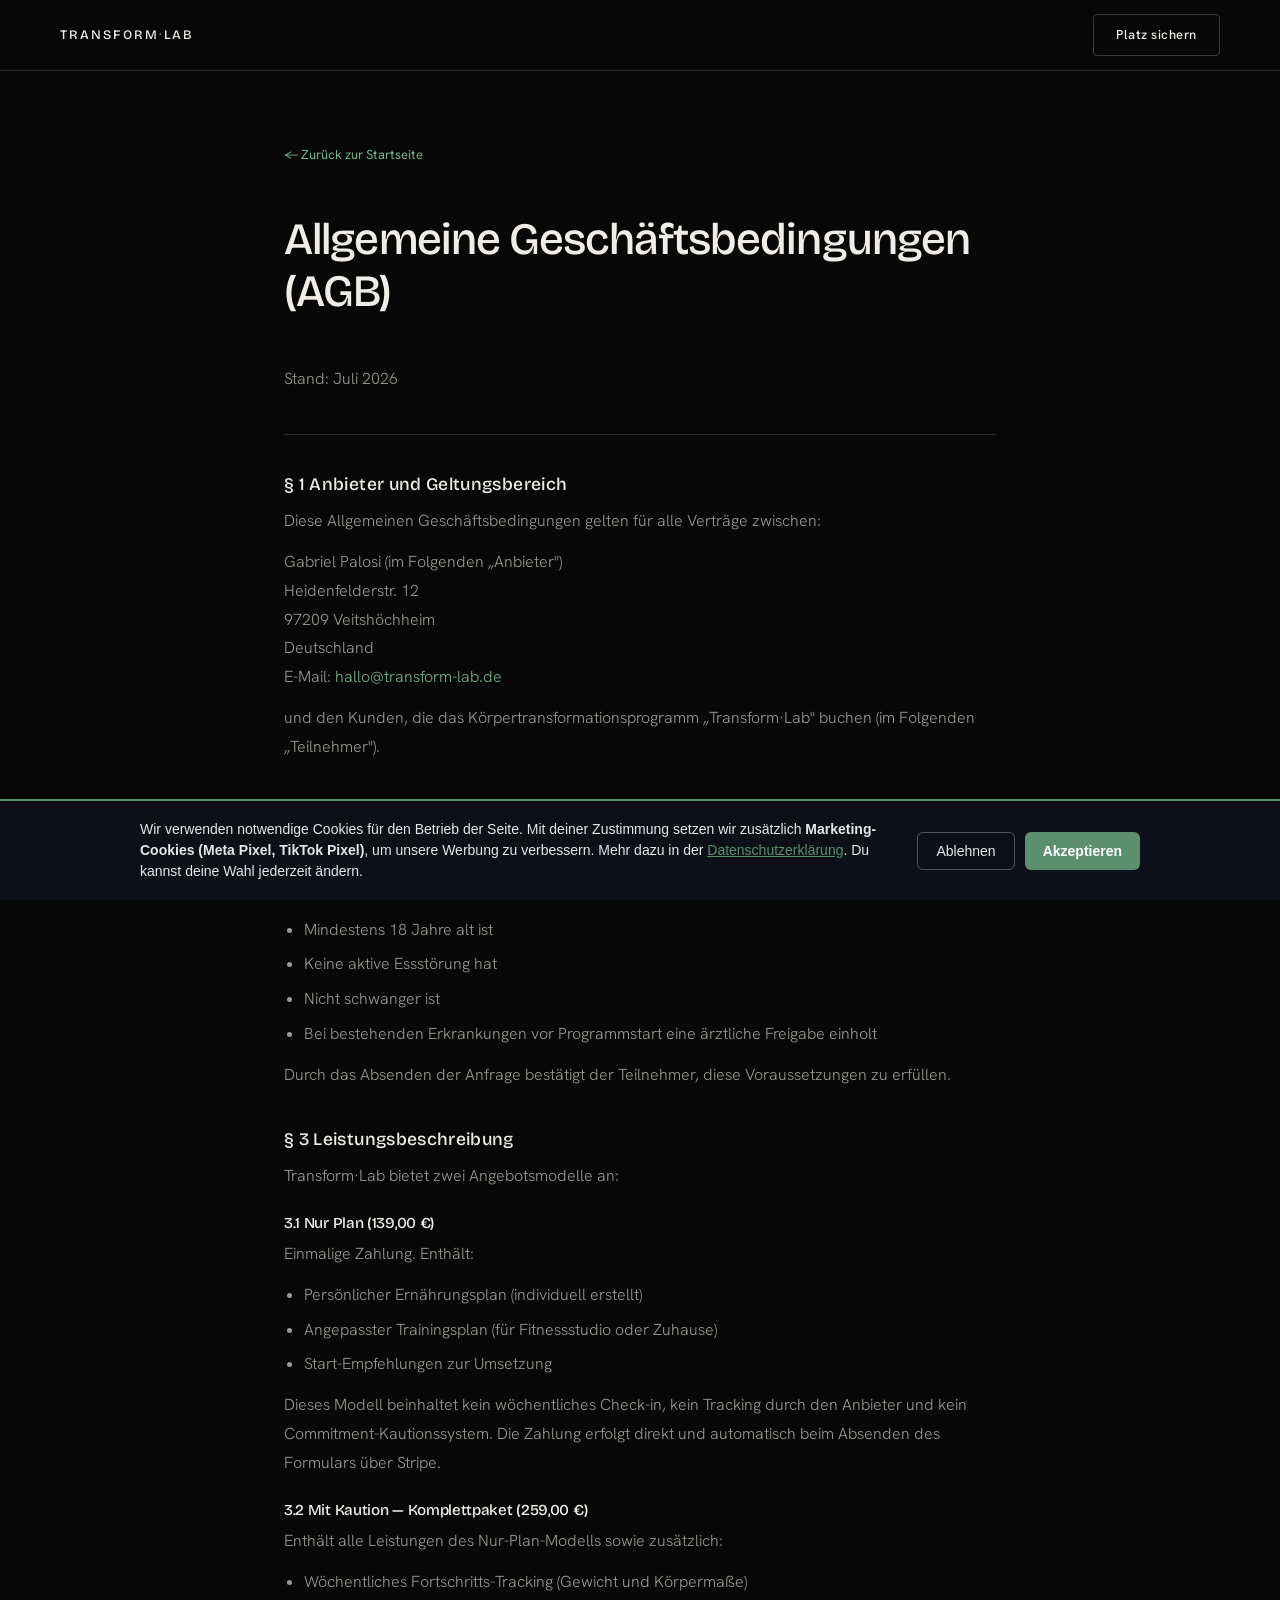
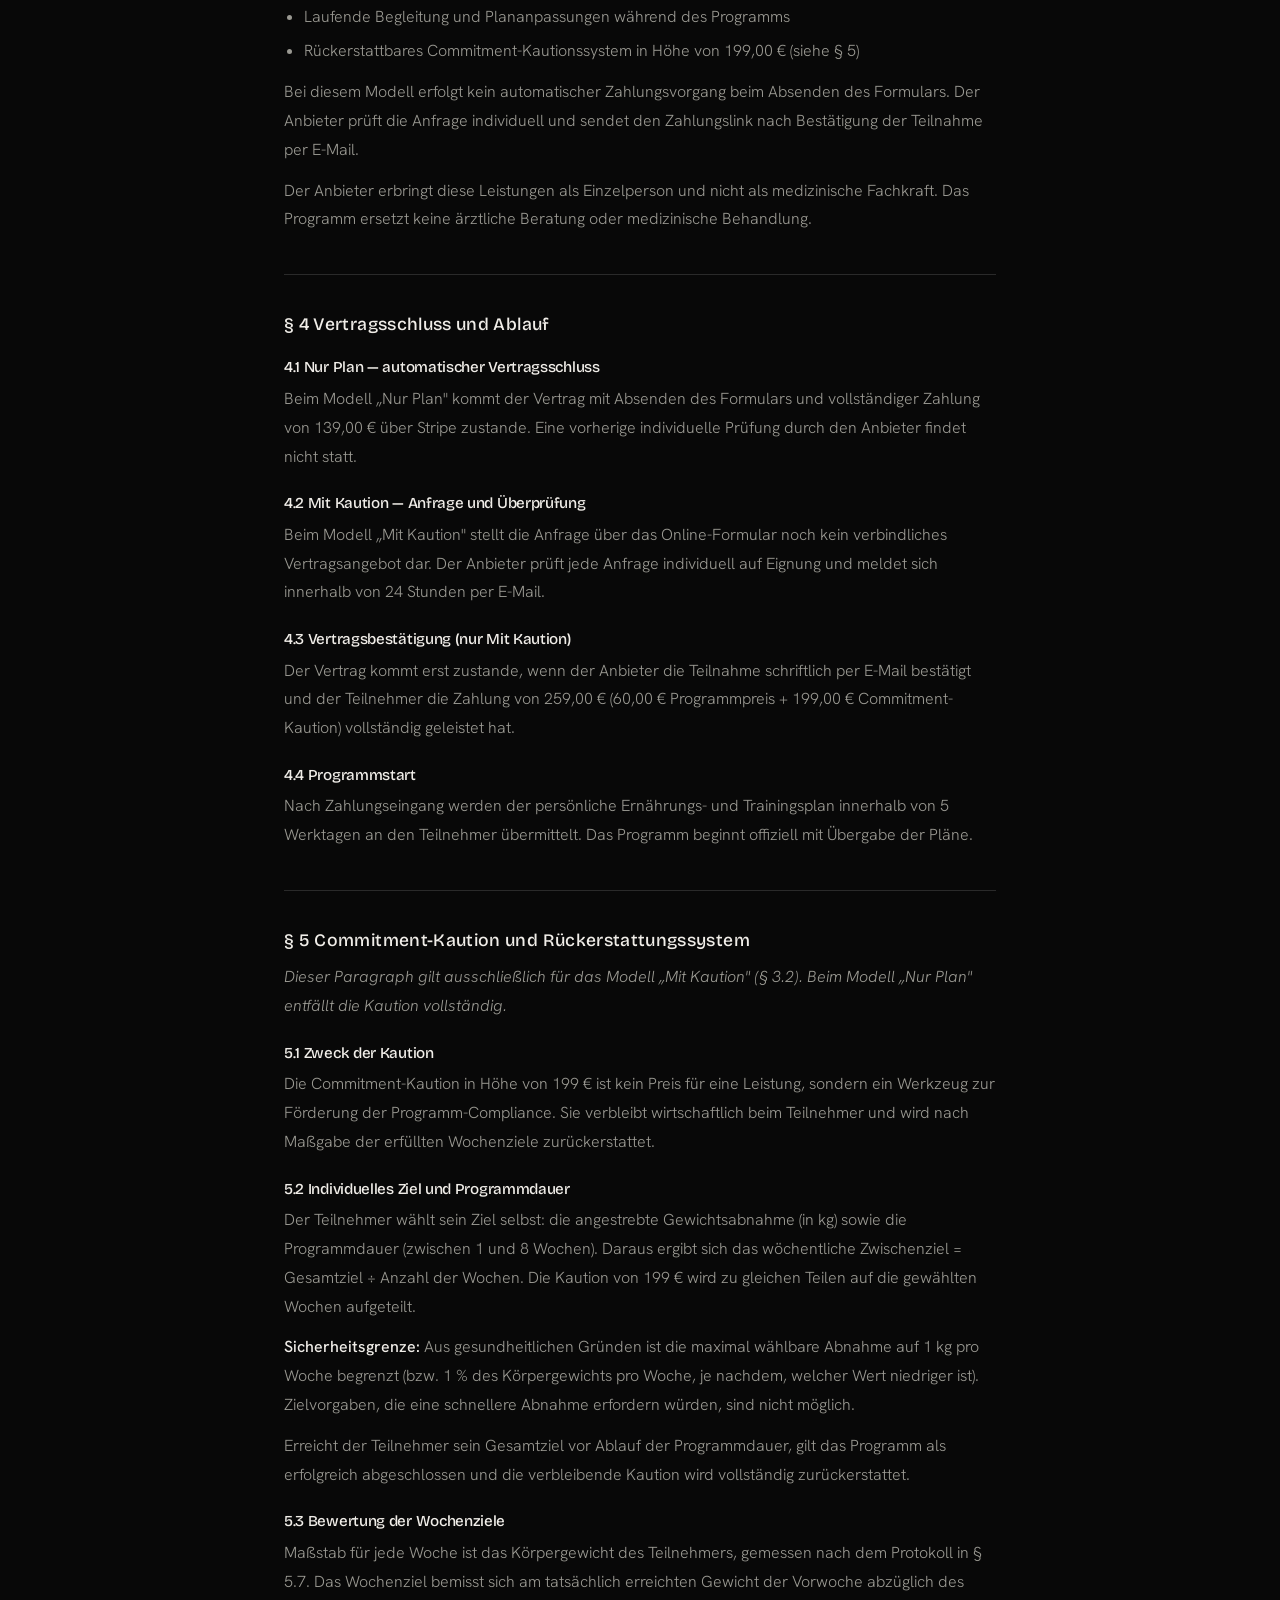
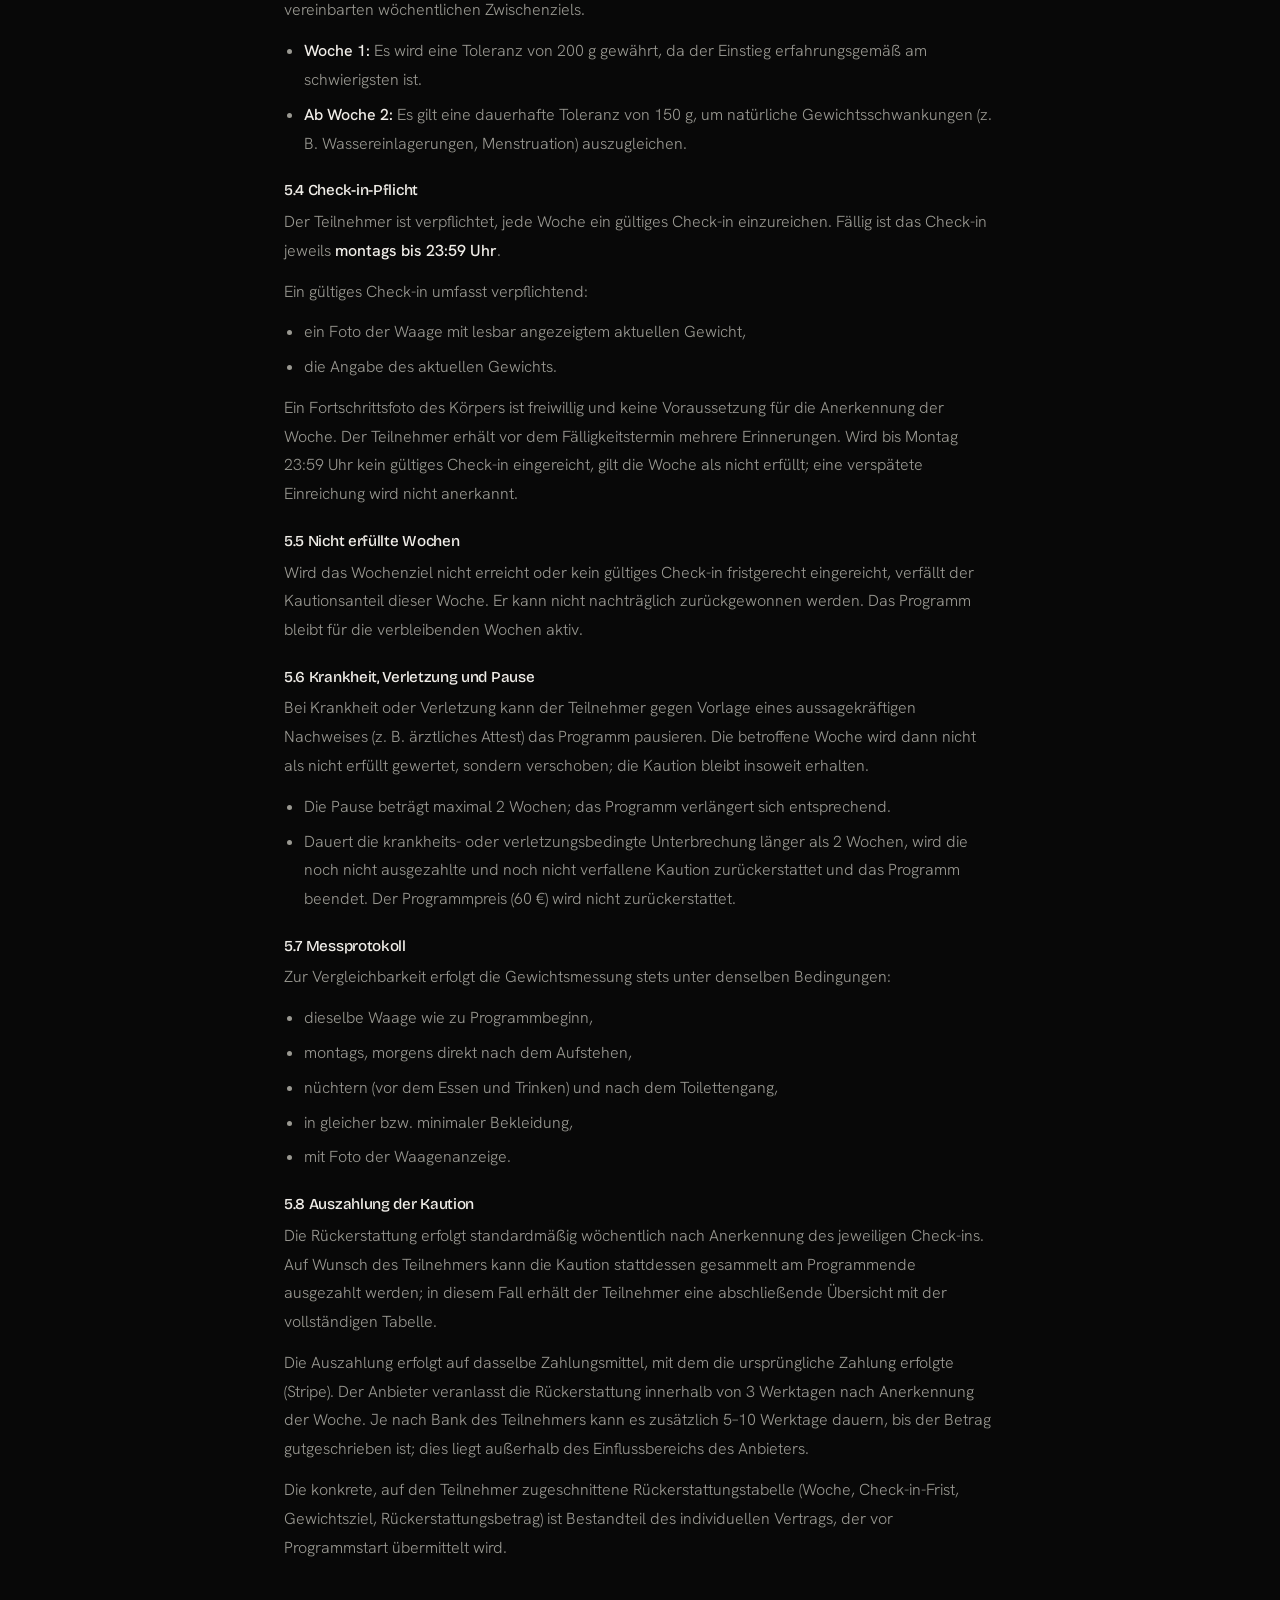
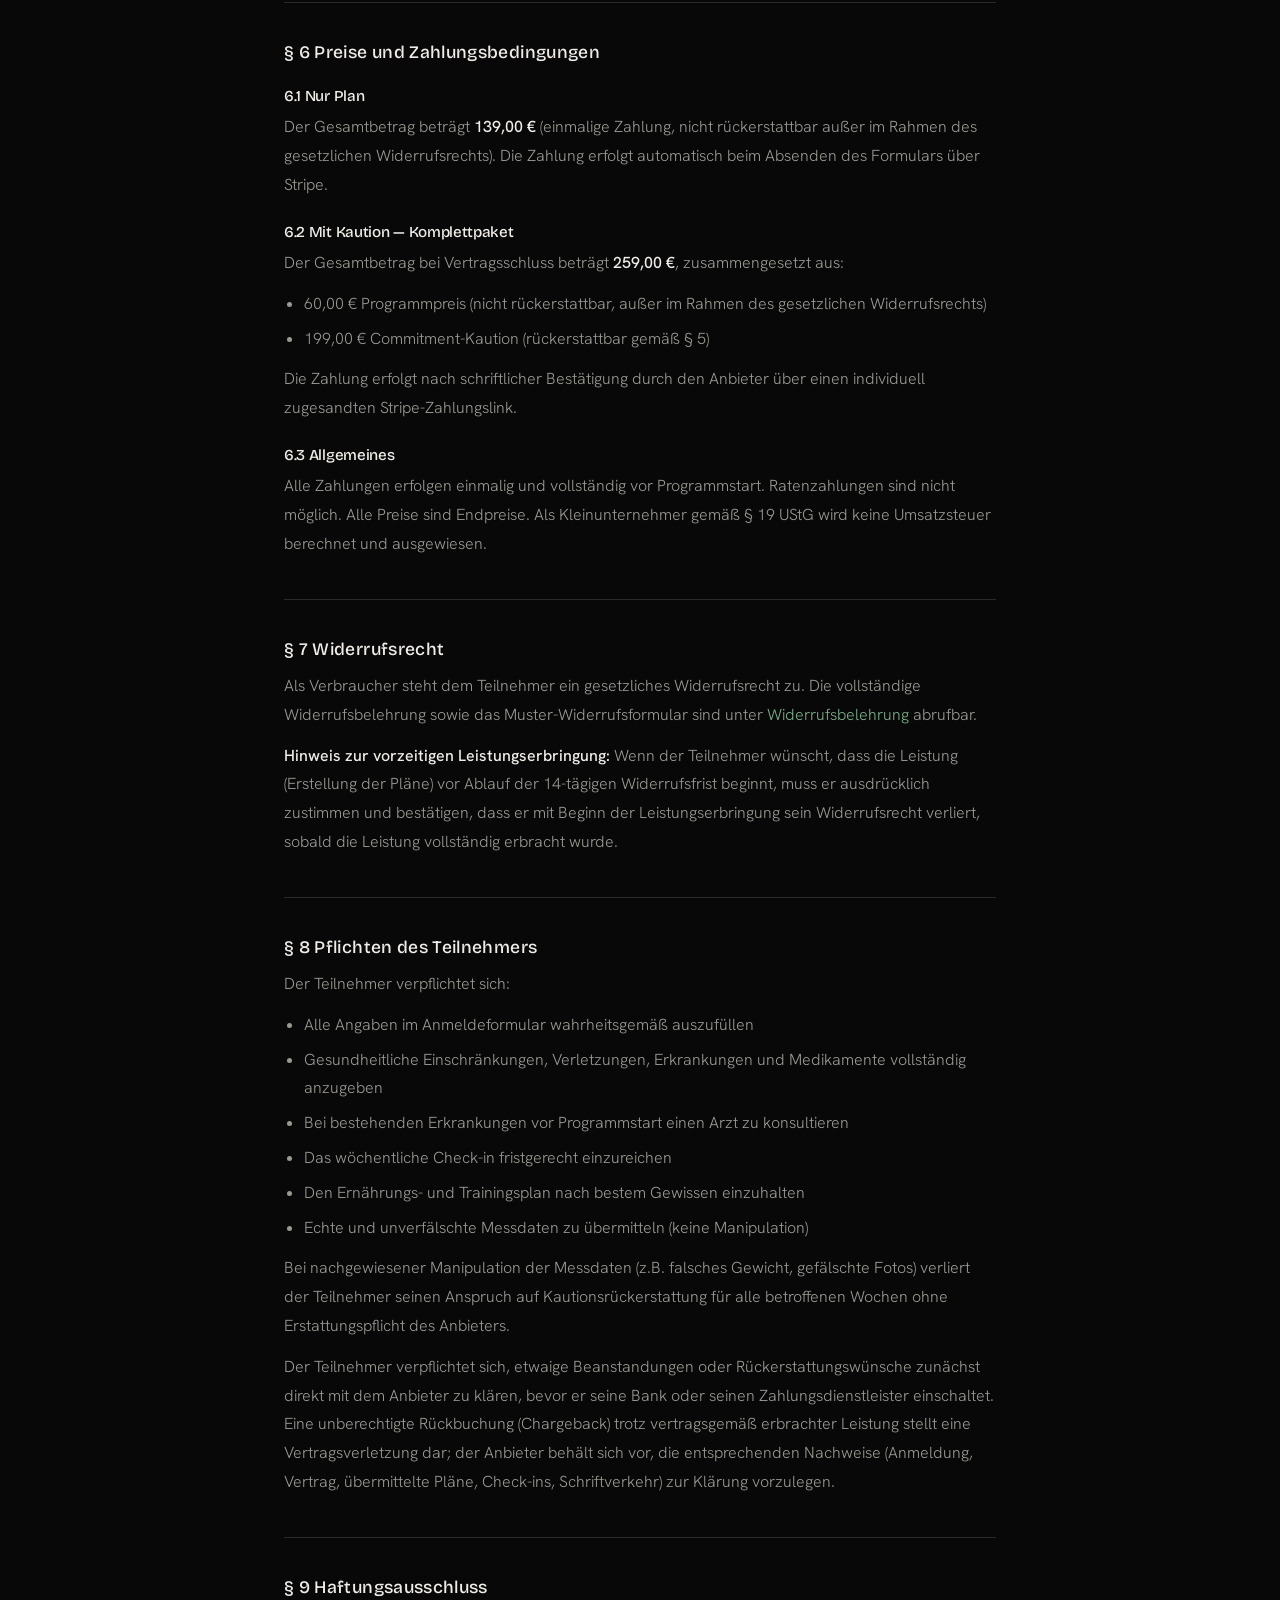
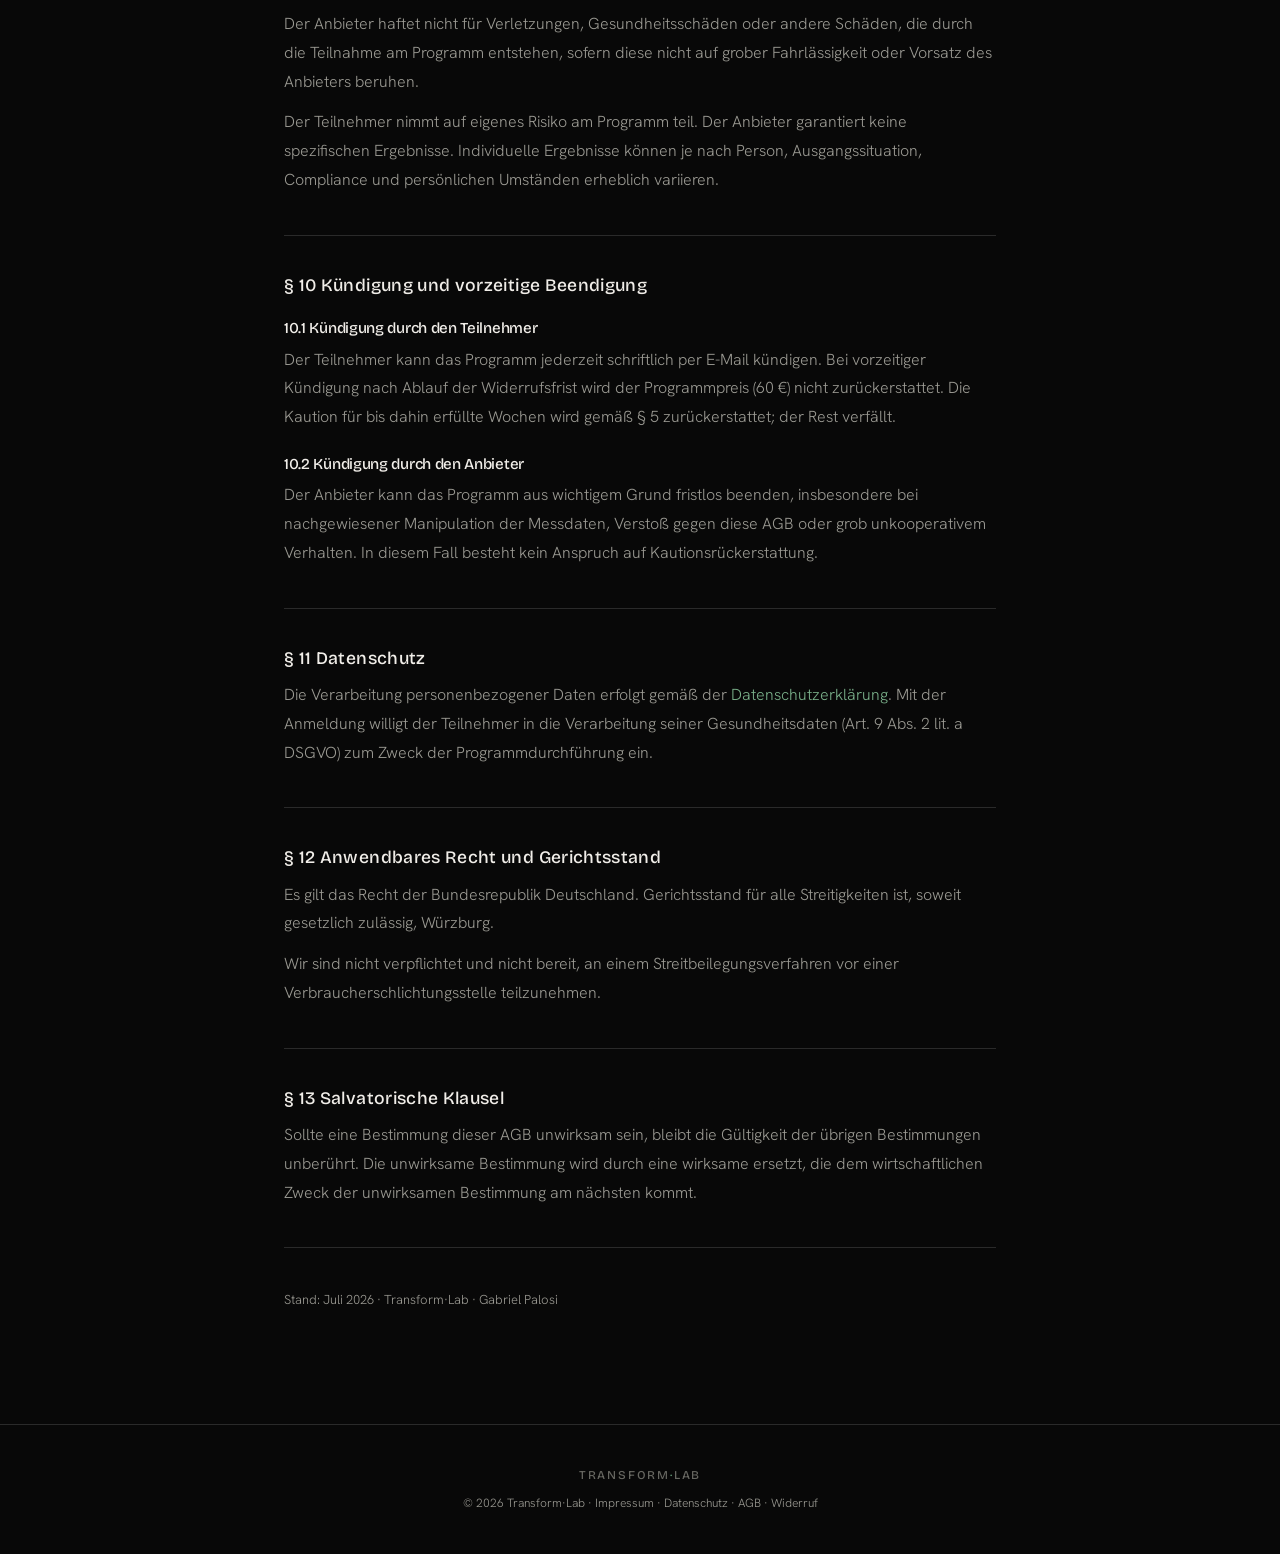
==== agb.html @ 192fa1c1 "Add TikTok Pixel, consent-gated like Meta - New js/tiktok-pixel.js mirrors js/meta-pixel.js: defines" ====
<!DOCTYPE html>
<html lang="de">
<head>
  <meta charset="UTF-8">
  <meta name="viewport" content="width=device-width, initial-scale=1.0">

  <!-- Meta Pixel (Base) + Cookie-Consent -->
  <script src="js/meta-pixel.js?v=3"></script>
  <script src="js/tiktok-pixel.js?v=1"></script>
  <script src="js/consent.js?v=2"></script>
  <title>AGB — Transform·Lab</title>
  <meta name="robots" content="noindex, follow">
  <link rel="preconnect" href="https://fonts.googleapis.com">
  <link rel="preconnect" href="https://fonts.gstatic.com" crossorigin>
  <link href="https://fonts.googleapis.com/css2?family=Bricolage+Grotesque:opsz,wght@12..96,300;12..96,400;12..96,500&family=Hanken+Grotesk:wght@300;400;500&display=swap" rel="stylesheet">
  <link rel="stylesheet" href="css/styles.css?v=42">
  <style>
    .legal-page { max-width: 760px; margin: 0 auto; padding: 140px 24px 100px; }
    .legal-page h1 { font-size: clamp(2rem, 4vw, 2.8rem); margin-bottom: 48px; }
    .legal-page h2 { font-size: 1.1rem; font-weight: 500; color: var(--text); margin: 40px 0 12px; letter-spacing: .02em; }
    .legal-page h3 { font-size: .95rem; font-weight: 500; color: var(--text); margin: 24px 0 8px; }
    .legal-page p, .legal-page address { color: var(--text-muted); font-weight: 300; line-height: 1.8; font-style: normal; margin-bottom: 12px; }
    .legal-page ul, .legal-page ol { color: var(--text-muted); font-weight: 300; line-height: 1.8; padding-left: 20px; margin-bottom: 12px; }
    .legal-page li { margin-bottom: 6px; }
    .legal-page a { color: var(--green-light); text-decoration: none; }
    .legal-page a:hover { text-decoration: underline; }
    .legal-divider { border: none; border-top: 1px solid var(--border); margin: 40px 0; }
    .back-link { display: inline-flex; align-items: center; gap: 8px; color: var(--text-muted); font-size: 13px; text-decoration: none; margin-bottom: 48px; transition: color .2s; }
    .back-link:hover { color: var(--text); }
    .kaution-tabelle { width: 100%; border-collapse: collapse; margin: 16px 0 24px; font-size: 14px; }
    .kaution-tabelle th { text-align: left; padding: 10px 14px; background: var(--surface2); color: var(--text); font-weight: 500; border-bottom: 1px solid var(--border); }
    .kaution-tabelle td { padding: 10px 14px; border-bottom: 1px solid var(--border); color: var(--text-muted); }
    .kaution-tabelle tr:last-child td { border-bottom: none; font-weight: 500; color: var(--text); }
  </style>
</head>
<body>

  <header>
    <nav class="site-nav scrolled" aria-label="Navigation">
      <div class="nav-inner">
        <a href="index.html" class="logo">Transform<span>·</span>Lab</a>
        <a href="index.html#form" class="nav-cta">Platz sichern</a>
      </div>
    </nav>
  </header>

  <main>
    <div class="legal-page">

      <a href="index.html" class="back-link">← Zurück zur Startseite</a>

      <h1>Allgemeine Geschäftsbedingungen (AGB)</h1>

      <p>Stand: Juli 2026</p>

      <hr class="legal-divider">

      <h2>§ 1 Anbieter und Geltungsbereich</h2>
      <p>
        Diese Allgemeinen Geschäftsbedingungen gelten für alle Verträge zwischen:
      </p>
      <address>
        Gabriel Palosi (im Folgenden „Anbieter")<br>
        Heidenfelderstr. 12<br>
        97209 Veitshöchheim<br>
        Deutschland<br>
        E-Mail: <a href="mailto:hallo@transform-lab.de">hallo@transform-lab.de</a>
      </address>
      <p>
        und den Kunden, die das Körpertransformationsprogramm „Transform·Lab"
        buchen (im Folgenden „Teilnehmer").
      </p>

      <hr class="legal-divider">

      <h2>§ 2 Teilnahmevoraussetzungen</h2>
      <p>
        Die Teilnahme am Programm setzt voraus, dass der Teilnehmer:
      </p>
      <ul>
        <li>Mindestens 18 Jahre alt ist</li>
        <li>Keine aktive Essstörung hat</li>
        <li>Nicht schwanger ist</li>
        <li>Bei bestehenden Erkrankungen vor Programmstart eine ärztliche Freigabe einholt</li>
      </ul>
      <p>
        Durch das Absenden der Anfrage bestätigt der Teilnehmer, diese Voraussetzungen zu erfüllen.
      </p>

      <h2>§ 3 Leistungsbeschreibung</h2>
      <p>Transform·Lab bietet zwei Angebotsmodelle an:</p>

      <h3>3.1 Nur Plan (139,00 €)</h3>
      <p>Einmalige Zahlung. Enthält:</p>
      <ul>
        <li>Persönlicher Ernährungsplan (individuell erstellt)</li>
        <li>Angepasster Trainingsplan (für Fitnessstudio oder Zuhause)</li>
        <li>Start-Empfehlungen zur Umsetzung</li>
      </ul>
      <p>
        Dieses Modell beinhaltet kein wöchentliches Check-in, kein Tracking durch den Anbieter
        und kein Commitment-Kautionssystem. Die Zahlung erfolgt direkt und automatisch beim
        Absenden des Formulars über Stripe.
      </p>

      <h3>3.2 Mit Kaution — Komplettpaket (259,00 €)</h3>
      <p>Enthält alle Leistungen des Nur-Plan-Modells sowie zusätzlich:</p>
      <ul>
        <li>Wöchentliches Fortschritts-Tracking (Gewicht und Körpermaße)</li>
        <li>Laufende Begleitung und Plananpassungen während des Programms</li>
        <li>Rückerstattbares Commitment-Kautionssystem in Höhe von 199,00 € (siehe § 5)</li>
      </ul>
      <p>
        Bei diesem Modell erfolgt kein automatischer Zahlungsvorgang beim Absenden des Formulars.
        Der Anbieter prüft die Anfrage individuell und sendet den Zahlungslink nach Bestätigung
        der Teilnahme per E-Mail.
      </p>

      <p>
        Der Anbieter erbringt diese Leistungen als Einzelperson und nicht als medizinische
        Fachkraft. Das Programm ersetzt keine ärztliche Beratung oder medizinische Behandlung.
      </p>

      <hr class="legal-divider">

      <h2>§ 4 Vertragsschluss und Ablauf</h2>

      <h3>4.1 Nur Plan — automatischer Vertragsschluss</h3>
      <p>
        Beim Modell „Nur Plan" kommt der Vertrag mit Absenden des Formulars und
        vollständiger Zahlung von 139,00 € über Stripe zustande. Eine vorherige
        individuelle Prüfung durch den Anbieter findet nicht statt.
      </p>

      <h3>4.2 Mit Kaution — Anfrage und Überprüfung</h3>
      <p>
        Beim Modell „Mit Kaution" stellt die Anfrage über das Online-Formular noch kein
        verbindliches Vertragsangebot dar. Der Anbieter prüft jede Anfrage individuell
        auf Eignung und meldet sich innerhalb von 24 Stunden per E-Mail.
      </p>

      <h3>4.3 Vertragsbestätigung (nur Mit Kaution)</h3>
      <p>
        Der Vertrag kommt erst zustande, wenn der Anbieter die Teilnahme schriftlich
        per E-Mail bestätigt und der Teilnehmer die Zahlung von 259,00 € (60,00 €
        Programmpreis + 199,00 € Commitment-Kaution) vollständig geleistet hat.
      </p>

      <h3>4.4 Programmstart</h3>
      <p>
        Nach Zahlungseingang werden der persönliche Ernährungs- und Trainingsplan
        innerhalb von 5 Werktagen an den Teilnehmer übermittelt. Das Programm
        beginnt offiziell mit Übergabe der Pläne.
      </p>

      <hr class="legal-divider">

      <h2>§ 5 Commitment-Kaution und Rückerstattungssystem</h2>

      <p><em>Dieser Paragraph gilt ausschließlich für das Modell „Mit Kaution" (§ 3.2). Beim Modell „Nur Plan" entfällt die Kaution vollständig.</em></p>

      <h3>5.1 Zweck der Kaution</h3>
      <p>
        Die Commitment-Kaution in Höhe von 199 € ist kein Preis für eine Leistung,
        sondern ein Werkzeug zur Förderung der Programm-Compliance. Sie verbleibt
        wirtschaftlich beim Teilnehmer und wird nach Maßgabe der erfüllten
        Wochenziele zurückerstattet.
      </p>

      <h3>5.2 Individuelles Ziel und Programmdauer</h3>
      <p>
        Der Teilnehmer wählt sein Ziel selbst: die angestrebte Gewichtsabnahme
        (in kg) sowie die Programmdauer (zwischen 1 und 8 Wochen). Daraus ergibt
        sich das wöchentliche Zwischenziel = Gesamtziel ÷ Anzahl der Wochen. Die
        Kaution von 199 € wird zu gleichen Teilen auf die gewählten Wochen aufgeteilt.
      </p>
      <p>
        <strong>Sicherheitsgrenze:</strong> Aus gesundheitlichen Gründen ist die
        maximal wählbare Abnahme auf 1 kg pro Woche begrenzt (bzw. 1 % des
        Körpergewichts pro Woche, je nachdem, welcher Wert niedriger ist).
        Zielvorgaben, die eine schnellere Abnahme erfordern würden, sind nicht möglich.
      </p>
      <p>
        Erreicht der Teilnehmer sein Gesamtziel vor Ablauf der Programmdauer, gilt
        das Programm als erfolgreich abgeschlossen und die verbleibende Kaution wird
        vollständig zurückerstattet.
      </p>

      <h3>5.3 Bewertung der Wochenziele</h3>
      <p>
        Maßstab für jede Woche ist das Körpergewicht des Teilnehmers, gemessen nach
        dem Protokoll in § 5.7. Das Wochenziel bemisst sich am tatsächlich erreichten
        Gewicht der Vorwoche abzüglich des vereinbarten wöchentlichen Zwischenziels.
      </p>
      <ul>
        <li><strong>Woche 1:</strong> Es wird eine Toleranz von 200 g gewährt, da der Einstieg erfahrungsgemäß am schwierigsten ist.</li>
        <li><strong>Ab Woche 2:</strong> Es gilt eine dauerhafte Toleranz von 150 g, um natürliche Gewichtsschwankungen (z. B. Wassereinlagerungen, Menstruation) auszugleichen.</li>
      </ul>

      <h3>5.4 Check-in-Pflicht</h3>
      <p>
        Der Teilnehmer ist verpflichtet, jede Woche ein gültiges Check-in einzureichen.
        Fällig ist das Check-in jeweils <strong>montags bis 23:59 Uhr</strong>.
      </p>
      <p>Ein gültiges Check-in umfasst verpflichtend:</p>
      <ul>
        <li>ein Foto der Waage mit lesbar angezeigtem aktuellen Gewicht,</li>
        <li>die Angabe des aktuellen Gewichts.</li>
      </ul>
      <p>
        Ein Fortschrittsfoto des Körpers ist freiwillig und keine Voraussetzung für
        die Anerkennung der Woche. Der Teilnehmer erhält vor dem Fälligkeitstermin
        mehrere Erinnerungen. Wird bis Montag 23:59 Uhr kein gültiges Check-in
        eingereicht, gilt die Woche als nicht erfüllt; eine verspätete Einreichung
        wird nicht anerkannt.
      </p>

      <h3>5.5 Nicht erfüllte Wochen</h3>
      <p>
        Wird das Wochenziel nicht erreicht oder kein gültiges Check-in fristgerecht
        eingereicht, verfällt der Kautionsanteil dieser Woche. Er kann nicht
        nachträglich zurückgewonnen werden. Das Programm bleibt für die
        verbleibenden Wochen aktiv.
      </p>

      <h3>5.6 Krankheit, Verletzung und Pause</h3>
      <p>
        Bei Krankheit oder Verletzung kann der Teilnehmer gegen Vorlage eines
        aussagekräftigen Nachweises (z. B. ärztliches Attest) das Programm pausieren.
        Die betroffene Woche wird dann nicht als nicht erfüllt gewertet, sondern
        verschoben; die Kaution bleibt insoweit erhalten.
      </p>
      <ul>
        <li>Die Pause beträgt maximal 2 Wochen; das Programm verlängert sich entsprechend.</li>
        <li>Dauert die krankheits- oder verletzungsbedingte Unterbrechung länger als 2 Wochen, wird die noch nicht ausgezahlte und noch nicht verfallene Kaution zurückerstattet und das Programm beendet. Der Programmpreis (60 €) wird nicht zurückerstattet.</li>
      </ul>

      <h3>5.7 Messprotokoll</h3>
      <p>Zur Vergleichbarkeit erfolgt die Gewichtsmessung stets unter denselben Bedingungen:</p>
      <ul>
        <li>dieselbe Waage wie zu Programmbeginn,</li>
        <li>montags, morgens direkt nach dem Aufstehen,</li>
        <li>nüchtern (vor dem Essen und Trinken) und nach dem Toilettengang,</li>
        <li>in gleicher bzw. minimaler Bekleidung,</li>
        <li>mit Foto der Waagenanzeige.</li>
      </ul>

      <h3>5.8 Auszahlung der Kaution</h3>
      <p>
        Die Rückerstattung erfolgt standardmäßig wöchentlich nach Anerkennung des
        jeweiligen Check-ins. Auf Wunsch des Teilnehmers kann die Kaution stattdessen
        gesammelt am Programmende ausgezahlt werden; in diesem Fall erhält der
        Teilnehmer eine abschließende Übersicht mit der vollständigen Tabelle.
      </p>
      <p>
        Die Auszahlung erfolgt auf dasselbe Zahlungsmittel, mit dem die ursprüngliche
        Zahlung erfolgte (Stripe). Der Anbieter veranlasst die Rückerstattung innerhalb
        von 3 Werktagen nach Anerkennung der Woche. Je nach Bank des Teilnehmers kann
        es zusätzlich 5–10 Werktage dauern, bis der Betrag gutgeschrieben ist; dies
        liegt außerhalb des Einflussbereichs des Anbieters.
      </p>
      <p>
        Die konkrete, auf den Teilnehmer zugeschnittene Rückerstattungstabelle (Woche,
        Check-in-Frist, Gewichtsziel, Rückerstattungsbetrag) ist Bestandteil des
        individuellen Vertrags, der vor Programmstart übermittelt wird.
      </p>

      <hr class="legal-divider">

      <h2>§ 6 Preise und Zahlungsbedingungen</h2>

      <h3>6.1 Nur Plan</h3>
      <p>
        Der Gesamtbetrag beträgt <strong>139,00 €</strong> (einmalige Zahlung, nicht
        rückerstattbar außer im Rahmen des gesetzlichen Widerrufsrechts).
        Die Zahlung erfolgt automatisch beim Absenden des Formulars über Stripe.
      </p>

      <h3>6.2 Mit Kaution — Komplettpaket</h3>
      <p>
        Der Gesamtbetrag bei Vertragsschluss beträgt <strong>259,00 €</strong>,
        zusammengesetzt aus:
      </p>
      <ul>
        <li>60,00 € Programmpreis (nicht rückerstattbar, außer im Rahmen des gesetzlichen Widerrufsrechts)</li>
        <li>199,00 € Commitment-Kaution (rückerstattbar gemäß § 5)</li>
      </ul>
      <p>
        Die Zahlung erfolgt nach schriftlicher Bestätigung durch den Anbieter über
        einen individuell zugesandten Stripe-Zahlungslink.
      </p>

      <h3>6.3 Allgemeines</h3>
      <p>
        Alle Zahlungen erfolgen einmalig und vollständig vor Programmstart.
        Ratenzahlungen sind nicht möglich. Alle Preise sind Endpreise.
        Als Kleinunternehmer gemäß § 19 UStG wird keine Umsatzsteuer berechnet
        und ausgewiesen.
      </p>

      <hr class="legal-divider">

      <h2>§ 7 Widerrufsrecht</h2>
      <p>
        Als Verbraucher steht dem Teilnehmer ein gesetzliches Widerrufsrecht zu.
        Die vollständige Widerrufsbelehrung sowie das Muster-Widerrufsformular
        sind unter <a href="widerruf.html">Widerrufsbelehrung</a> abrufbar.
      </p>
      <p>
        <strong>Hinweis zur vorzeitigen Leistungserbringung:</strong> Wenn der Teilnehmer
        wünscht, dass die Leistung (Erstellung der Pläne) vor Ablauf der 14-tägigen
        Widerrufsfrist beginnt, muss er ausdrücklich zustimmen und bestätigen, dass
        er mit Beginn der Leistungserbringung sein Widerrufsrecht verliert, sobald
        die Leistung vollständig erbracht wurde.
      </p>

      <hr class="legal-divider">

      <h2>§ 8 Pflichten des Teilnehmers</h2>
      <p>Der Teilnehmer verpflichtet sich:</p>
      <ul>
        <li>Alle Angaben im Anmeldeformular wahrheitsgemäß auszufüllen</li>
        <li>Gesundheitliche Einschränkungen, Verletzungen, Erkrankungen und Medikamente vollständig anzugeben</li>
        <li>Bei bestehenden Erkrankungen vor Programmstart einen Arzt zu konsultieren</li>
        <li>Das wöchentliche Check-in fristgerecht einzureichen</li>
        <li>Den Ernährungs- und Trainingsplan nach bestem Gewissen einzuhalten</li>
        <li>Echte und unverfälschte Messdaten zu übermitteln (keine Manipulation)</li>
      </ul>
      <p>
        Bei nachgewiesener Manipulation der Messdaten (z.B. falsches Gewicht, gefälschte
        Fotos) verliert der Teilnehmer seinen Anspruch auf Kautionsrückerstattung für
        alle betroffenen Wochen ohne Erstattungspflicht des Anbieters.
      </p>
      <p>
        Der Teilnehmer verpflichtet sich, etwaige Beanstandungen oder
        Rückerstattungswünsche zunächst direkt mit dem Anbieter zu klären, bevor er
        seine Bank oder seinen Zahlungsdienstleister einschaltet. Eine unberechtigte
        Rückbuchung (Chargeback) trotz vertragsgemäß erbrachter Leistung stellt eine
        Vertragsverletzung dar; der Anbieter behält sich vor, die entsprechenden
        Nachweise (Anmeldung, Vertrag, übermittelte Pläne, Check-ins, Schriftverkehr)
        zur Klärung vorzulegen.
      </p>

      <hr class="legal-divider">

      <h2>§ 9 Haftungsausschluss</h2>
      <p>
        Der Anbieter haftet nicht für Verletzungen, Gesundheitsschäden oder andere
        Schäden, die durch die Teilnahme am Programm entstehen, sofern diese nicht
        auf grober Fahrlässigkeit oder Vorsatz des Anbieters beruhen.
      </p>
      <p>
        Der Teilnehmer nimmt auf eigenes Risiko am Programm teil. Der Anbieter
        garantiert keine spezifischen Ergebnisse. Individuelle Ergebnisse können
        je nach Person, Ausgangssituation, Compliance und persönlichen Umständen
        erheblich variieren.
      </p>

      <hr class="legal-divider">

      <h2>§ 10 Kündigung und vorzeitige Beendigung</h2>

      <h3>10.1 Kündigung durch den Teilnehmer</h3>
      <p>
        Der Teilnehmer kann das Programm jederzeit schriftlich per E-Mail kündigen.
        Bei vorzeitiger Kündigung nach Ablauf der Widerrufsfrist wird der Programmpreis
        (60 €) nicht zurückerstattet. Die Kaution für bis dahin erfüllte Wochen wird
        gemäß § 5 zurückerstattet; der Rest verfällt.
      </p>

      <h3>10.2 Kündigung durch den Anbieter</h3>
      <p>
        Der Anbieter kann das Programm aus wichtigem Grund fristlos beenden,
        insbesondere bei nachgewiesener Manipulation der Messdaten, Verstoß gegen
        diese AGB oder grob unkooperativem Verhalten. In diesem Fall besteht kein
        Anspruch auf Kautionsrückerstattung.
      </p>

      <hr class="legal-divider">

      <h2>§ 11 Datenschutz</h2>
      <p>
        Die Verarbeitung personenbezogener Daten erfolgt gemäß der
        <a href="datenschutz.html">Datenschutzerklärung</a>. Mit der Anmeldung
        willigt der Teilnehmer in die Verarbeitung seiner Gesundheitsdaten
        (Art. 9 Abs. 2 lit. a DSGVO) zum Zweck der Programmdurchführung ein.
      </p>

      <hr class="legal-divider">

      <h2>§ 12 Anwendbares Recht und Gerichtsstand</h2>
      <p>
        Es gilt das Recht der Bundesrepublik Deutschland. Gerichtsstand für alle
        Streitigkeiten ist, soweit gesetzlich zulässig, Würzburg.
      </p>
      <p>
        Wir sind nicht verpflichtet und nicht bereit, an einem Streitbeilegungsverfahren
        vor einer Verbraucherschlichtungsstelle teilzunehmen.
      </p>

      <hr class="legal-divider">

      <h2>§ 13 Salvatorische Klausel</h2>
      <p>
        Sollte eine Bestimmung dieser AGB unwirksam sein, bleibt die Gültigkeit
        der übrigen Bestimmungen unberührt. Die unwirksame Bestimmung wird durch
        eine wirksame ersetzt, die dem wirtschaftlichen Zweck der unwirksamen
        Bestimmung am nächsten kommt.
      </p>

      <hr class="legal-divider">

      <p style="font-size:13px; margin-top: 40px;">Stand: Juli 2026 · Transform·Lab · Gabriel Palosi</p>

    </div>
  </main>

  <footer class="site-footer">
    <div class="container footer-inner">
      <a href="index.html" class="logo" style="font-size:12px;letter-spacing:.15em">Transform<span>·</span>Lab</a>
      <p>© 2026 Transform·Lab ·
        <a href="impressum.html" style="color:var(--text-muted)">Impressum</a> ·
        <a href="datenschutz.html" style="color:var(--text-muted)">Datenschutz</a> ·
        <a href="agb.html" style="color:var(--text-muted)">AGB</a> ·
        <a href="widerruf.html" style="color:var(--text-muted)">Widerruf</a>
      </p>
    </div>
  </footer>

</body>
</html>
---- css/styles.css ----
/* ============================================================
   Transform·Lab — Estilos principales
   Tipografías: Bricolage Grotesque (títulos) · Hanken Grotesk (cuerpo)
   ============================================================ */

*, *::before, *::after { box-sizing: border-box; margin: 0; padding: 0; }
[hidden] { display: none !important; }

:root {
  --black:        #080808;
  --surface:      #111111;
  --surface2:     #181818;
  --surface3:     #252525;
  --border:       #2a2a2a;
  --border-light: #3a3a3a;
  --text:         #f0ede8;
  --text-muted:   #9a9992;
  --text-dim:     #666660;
  --green:        #5c8f6e;
  --green-light:  #7ab08a;
  --green-dim:    #2a4a34;
  --gold:         #c9a870;
  --gold-dim:     #6b5630;
  --white:        #ffffff;
  --font-display: 'Bricolage Grotesque', system-ui, sans-serif;
  --font-body:    'Hanken Grotesk', system-ui, sans-serif;
  --radius:       4px;
  --radius-lg:    8px;
  --radius-xl:    16px;
}

html { scroll-behavior: smooth; }

body {
  background: var(--black);
  color: var(--text);
  font-family: var(--font-body);
  font-size: 16px;
  line-height: 1.7;
  -webkit-font-smoothing: antialiased;
  overflow-x: hidden;
}

/* ─── TIPOGRAFÍA ─── */
h1, h2, h3, h4 {
  font-family: var(--font-display);
  line-height: 1.15;
  font-weight: 500;
  letter-spacing: -0.02em;
}
h1 { font-size: clamp(2.4rem, 6vw, 5rem); }
h2 { font-size: clamp(1.8rem, 4vw, 3rem); }
h3 { font-size: clamp(1.2rem, 2.5vw, 1.6rem); }
p  { color: var(--text-muted); font-weight: 300; }
strong { color: var(--text); font-weight: 500; }

/* ─── LAYOUT ─── */
.container { max-width: 1160px; margin: 0 auto; padding: 0 24px; }
section { padding: 120px 0; }
@media (max-width: 768px) { section { padding: 72px 0; } }

/* ─── NAV ─── */
.site-nav {
  position: fixed; top: 0; left: 0; right: 0; z-index: 100;
  padding: 20px 24px;
  border-bottom: 1px solid transparent;
  transition: border-color .4s, background .4s, padding .3s;
}
.site-nav.scrolled {
  background: rgba(8,8,8,.92);
  backdrop-filter: blur(12px);
  border-color: var(--border);
  padding: 14px 24px;
}
.nav-inner {
  max-width: 1160px; margin: 0 auto;
  display: flex; align-items: center; justify-content: space-between;
}
.logo {
  font-family: var(--font-display);
  font-size: 13px; font-weight: 500; letter-spacing: .15em;
  text-transform: uppercase; color: var(--text); text-decoration: none;
}
.logo span { color: var(--green); }
.nav-cta {
  background: transparent; border: 1px solid var(--border-light); color: var(--text);
  padding: 9px 22px; border-radius: var(--radius); font-size: 13px; font-weight: 500;
  cursor: pointer; text-decoration: none; letter-spacing: .04em;
  transition: border-color .2s, color .2s;
}
.nav-cta:hover { border-color: var(--green); color: var(--green); }

/* ─── BOTONES ─── */
.btn-primary {
  display: inline-block; background: var(--green); color: var(--white);
  padding: 16px 36px; border-radius: var(--radius); font-size: 15px; font-weight: 500;
  text-decoration: none; letter-spacing: .04em; border: none; cursor: pointer;
  transition: background .25s cubic-bezier(.4,0,.2,1), transform .25s cubic-bezier(.4,0,.2,1), box-shadow .25s cubic-bezier(.4,0,.2,1);
}
.btn-primary:hover {
  background: var(--green-light); transform: translateY(-2px);
  box-shadow: 0 10px 28px -8px rgba(92,143,110,.55);
}
.btn-primary:active { transform: translateY(0); }

.btn-secondary {
  display: inline-block; background: transparent; color: var(--text);
  padding: 16px 36px; border-radius: var(--radius); font-size: 15px; font-weight: 400;
  text-decoration: none; letter-spacing: .04em; border: 1px solid var(--border-light); cursor: pointer;
  transition: border-color .25s cubic-bezier(.4,0,.2,1), color .25s cubic-bezier(.4,0,.2,1), transform .25s cubic-bezier(.4,0,.2,1);
}
.btn-secondary:hover { border-color: var(--text-muted); transform: translateY(-2px); }
.btn-secondary:active { transform: translateY(0); }

@media (prefers-reduced-motion: reduce) {
  .btn-primary, .btn-secondary { transition: none; }
  .btn-primary:hover, .btn-secondary:hover { transform: none; }
}

.btn-whatsapp {
  display: inline-flex; align-items: center; gap: 10px;
  background: transparent; border: 1px solid var(--border-light);
  color: var(--text); padding: 16px 32px; border-radius: var(--radius);
  font-size: 15px; font-weight: 400; text-decoration: none; cursor: pointer;
  transition: border-color .2s, color .2s;
}
.btn-whatsapp:hover { border-color: #25d366; color: #25d366; }
.btn-whatsapp svg { width: 18px; height: 18px; flex-shrink: 0; }

/* ─── ETIQUETAS ─── */
.label {
  display: inline-block; font-size: 11px; font-weight: 500; letter-spacing: .18em;
  text-transform: uppercase; color: var(--green); margin-bottom: 20px;
}
.label-line { display: flex; align-items: center; gap: 12px; }
.label-line::before { content: ''; display: block; width: 28px; height: 1px; background: var(--green); }

/* ─── CURSOR GLOW (desktop) ─── */
.cursor-glow {
  position: fixed; pointer-events: none; z-index: 999;
  width: 300px; height: 300px; border-radius: 50%;
  background: radial-gradient(circle, rgba(92,143,110,.04) 0%, transparent 70%);
  transform: translate(-50%, -50%);
  transition: opacity .3s;
  opacity: 0;
}

/* ─────────────────────────────
   HERO
───────────────────────────── */
#hero {
  min-height: 100vh; display: flex; flex-direction: column;
  justify-content: flex-end; padding-bottom: 100px; padding-top: 140px;
  position: relative; overflow: hidden;
}
.hero-wipe {
  position: absolute; inset: 0; z-index: -1;
  overflow: hidden; pointer-events: none;
  opacity: .38;
}
.hero-wipe-img {
  position: absolute; inset: 0;
  width: 100%; height: 100%;
  object-fit: cover; object-position: center 8%;
  filter: saturate(.8) brightness(.85);
}
.hero-wipe-img--man  { z-index: 0; }
.hero-wipe-img--woman {
  z-index: 1;
  animation: wipeReveal 8s ease-in-out infinite;
}
.hero-wipe-line {
  position: absolute; top: 0; bottom: 0; left: 0;
  width: 3px; transform: translateX(-50%);
  background: linear-gradient(to bottom, transparent 0%, rgba(255,255,255,.9) 20%, rgba(255,255,255,.9) 80%, transparent 100%);
  box-shadow: 0 0 14px 3px rgba(255,255,255,.35);
  z-index: 2; pointer-events: none;
  animation: wipeLine 8s ease-in-out infinite;
}
.hero-bg {
  position: absolute; inset: 0; z-index: 0;
  background:
    radial-gradient(ellipse 80% 60% at 60% 40%, rgba(92,143,110,.07) 0%, transparent 60%),
    radial-gradient(ellipse 50% 40% at 20% 80%, rgba(201,168,112,.04) 0%, transparent 50%),
    linear-gradient(180deg, rgba(8,8,8,.35) 0%, rgba(8,8,8,.65) 60%, var(--black) 100%);
  pointer-events: none; will-change: transform;
}
.hero-grid {
  position: absolute; inset: 0; z-index: 0; opacity: .025; pointer-events: none;
  background-image:
    linear-gradient(var(--border) 1px, transparent 1px),
    linear-gradient(90deg, var(--border) 1px, transparent 1px);
  background-size: 80px 80px;
  will-change: transform;
}
@media (prefers-reduced-motion: reduce) {
  .hero-wipe-img--woman { animation: none; clip-path: inset(0 50% 0 0); }
  .hero-wipe-line       { display: none; }
}
@media (max-width: 768px) {
  .hero-wipe-img--woman {
    animation: none;
    clip-path: none;
    opacity: 0;
    transition: opacity 1.5s ease-in-out;
  }
  .hero-wipe-img--woman.hero-woman-visible { opacity: 1; }
  .hero-wipe-line { display: none; }
}
.hero-content { position: relative; z-index: 1; }

.hero-badge {
  display: inline-flex; align-items: center; gap: 8px;
  border: 1px solid var(--border-light); border-radius: 100px;
  padding: 8px 16px; margin-bottom: 40px;
  font-size: 12px; font-weight: 500; letter-spacing: .1em; color: var(--text-muted);
}
.hero-badge-dot { width: 6px; height: 6px; border-radius: 50%; background: var(--green); }

.hero-title { color: var(--text); margin-bottom: 24px; }
.hero-title em { font-style: normal; color: var(--green); }

.hero-sub {
  font-size: clamp(1rem, 2vw, 1.25rem); color: var(--text-muted);
  max-width: 600px; margin-bottom: 16px; font-weight: 300;
}
.hero-meta   { font-size: 13px; color: var(--text-dim); margin-bottom: 44px; }
.hero-ctas   { display: flex; gap: 16px; flex-wrap: wrap; margin-bottom: 40px; }

.hero-trust {
  font-size: 12px; color: var(--text-dim); letter-spacing: .05em;
  border-top: 1px solid var(--border); padding-top: 32px; margin-top: 32px;
  display: flex; gap: 32px; flex-wrap: wrap;
}
.hero-trust li { display: flex; align-items: center; gap: 8px; list-style: none; }
.hero-trust svg { width: 14px; height: 14px; fill: none; stroke: var(--green); stroke-width: 1.5; flex-shrink: 0; }

/* ─────────────────────────────
   NUMBERS STRIP
───────────────────────────── */
.numbers-strip {
  padding: 48px 0;
  border-top: 1px solid var(--green-dim); border-bottom: 1px solid var(--green-dim);
  background:
    radial-gradient(ellipse 60% 100% at 0% 50%, rgba(92,143,110,.12) 0%, transparent 60%),
    radial-gradient(ellipse 60% 100% at 100% 50%, rgba(201,168,112,.08) 0%, transparent 60%),
    var(--surface);
  position: relative;
}
.numbers-grid { display: grid; grid-template-columns: repeat(4, 1fr); }
.number-item {
  padding: 24px 40px; text-align: center;
  border-right: 1px solid var(--border);
  transition: transform .3s cubic-bezier(.4,0,.2,1), background .3s cubic-bezier(.4,0,.2,1);
}
.number-item:hover { transform: translateY(-4px); background: rgba(255,255,255,.02); }
.number-item:last-child { border-right: none; }
.number-item .num {
  font-family: var(--font-display);
  font-size: clamp(2rem, 4vw, 3rem); font-weight: 300;
  color: var(--text); letter-spacing: -.03em;
  font-variant-numeric: tabular-nums;
}
.number-item .num > span:not(.num-value) { color: var(--green); }
.number-item .desc {
  font-size: 12px; letter-spacing: .1em; color: var(--text-muted);
  text-transform: uppercase; margin-top: 4px;
}
@media (max-width: 600px) {
  .numbers-grid { grid-template-columns: repeat(2, 1fr); }
  .number-item:nth-child(2) { border-right: none; }
  .number-item:nth-child(3) { border-bottom: 1px solid var(--border); }
  .number-item { padding: 20px 24px; }
}

/* ─────────────────────────────
   SCROLL STORY / AVATAR
───────────────────────────── */
#story { padding: 0; overflow: clip; }
.story-intro { padding: 100px 0 60px; text-align: center; }
.story-intro h2 { max-width: 700px; margin: 0 auto 16px; }
.story-intro p  { max-width: 520px; margin: 0 auto; }

.story-panels { position: relative; }

.story-phase {
  padding: 72px 24px;
  border-bottom: 1px solid var(--border);
  max-width: 1160px;
  margin: 0 auto;
}
@media (min-width: 600px) {
  .story-phase { padding: 80px 48px; }
}
@media (min-width: 1024px) {
  .story-phase { padding: 96px 80px; }
}
.story-phase:last-child { border-bottom: none; }

.phase-number {
  font-size: 11px; letter-spacing: .2em; text-transform: uppercase;
  color: var(--green); margin-bottom: 20px;
  display: flex; align-items: center; gap: 12px;
}
.phase-number::before { content: ''; display: block; width: 28px; height: 1px; background: var(--green); }
.story-phase h3 { font-size: clamp(1.4rem, 2.5vw, 2rem); color: var(--text); margin-bottom: 16px; }
.story-phase p  { color: var(--text-muted); font-size: 15px; max-width: 560px; }

/* ─────────────────────────────
   CÓMO FUNCIONA
───────────────────────────── */
#how { background: var(--surface); }
.steps {
  display: grid; grid-template-columns: repeat(4, 1fr);
  margin-top: 64px;
}
.step {
  padding: 40px 36px;
  border-right: 1px solid var(--border);
  border-top: 1px solid var(--border);
  transition: background .3s cubic-bezier(.4,0,.2,1), transform .3s cubic-bezier(.4,0,.2,1);
}
.step:hover { background: rgba(255,255,255,.02); transform: translateY(-4px); }
.step:first-child { border-left: 1px solid var(--border); }

@media (max-width: 900px) {
  .steps { grid-template-columns: repeat(2, 1fr); }
  .step:nth-child(2) { border-right: 1px solid var(--border); }
  .step:nth-child(3) { border-left: 1px solid var(--border); }
}
@media (max-width: 540px) {
  .steps { grid-template-columns: 1fr; }
  .step { border-left: 1px solid var(--border); border-right: none; }
}

.step-num {
  font-family: var(--font-display);
  font-size: clamp(3rem, 6vw, 5rem); font-weight: 200; color: var(--surface3);
  letter-spacing: -.04em; line-height: 1; margin-bottom: 24px;
  font-variant-numeric: tabular-nums;
}
.step h3 { color: var(--text); font-size: 1.1rem; margin-bottom: 12px; font-weight: 500; }
.step p  { font-size: 14px; color: var(--text-muted); }

/* ─────────────────────────────
   PRECIO
───────────────────────────── */
#pricing { position: relative; overflow: hidden; }
#pricing::before {
  content: ''; position: absolute; top: -10%; left: 50%; transform: translateX(-50%);
  width: 900px; height: 500px;
  background: radial-gradient(ellipse at center, rgba(201,168,112,.12) 0%, transparent 65%);
  pointer-events: none;
}
#pricing .pricing-header { text-align: center; margin-bottom: 64px; position: relative; z-index: 1; }

.launch-badge {
  display: inline-block; background: var(--green-dim); color: var(--green-light);
  font-size: 11px; letter-spacing: .18em; text-transform: uppercase;
  padding: 6px 16px; border-radius: 100px; margin-bottom: 24px;
}
.pricing-card {
  max-width: 680px; margin: 0 auto; position: relative; z-index: 1;
  border: 1px solid var(--border-light); border-radius: var(--radius-xl);
  overflow: hidden; background: var(--surface);
  transition: transform .35s cubic-bezier(.4,0,.2,1), box-shadow .35s cubic-bezier(.4,0,.2,1), border-color .35s cubic-bezier(.4,0,.2,1);
}
.pricing-card:hover {
  transform: translateY(-6px);
  border-color: var(--green-dim);
  box-shadow: 0 24px 60px -20px rgba(92,143,110,.35);
}
.pricing-top { padding: 48px; }
.pricing-title-area {
  display: flex; justify-content: space-between; align-items: flex-start;
  flex-wrap: wrap; gap: 16px; margin-bottom: 40px;
}
.pricing-title-area h3 { font-size: 1.4rem; color: var(--text); }
.price-display { text-align: right; }
.price-was  { font-size: 13px; color: var(--text-dim); text-decoration: line-through; }
.price-now  {
  font-family: var(--font-display);
  font-size: clamp(2.5rem, 5vw, 3.5rem); color: var(--text);
  font-weight: 200; letter-spacing: -.04em; line-height: 1;
}
.price-now sup { font-size: .5em; vertical-align: super; font-weight: 400; }
.price-note { font-size: 12px; color: var(--text-dim); margin-top: 4px; }

.line-items { display: flex; flex-direction: column; border-top: 1px solid var(--border); }
.line-item {
  display: flex; justify-content: space-between; align-items: center;
  padding: 16px 0; border-bottom: 1px solid var(--border); font-size: 14px;
}
.line-item:last-child { border-bottom: none; }
.line-item .li-name  { color: var(--text-muted); }
.line-item .li-price { color: var(--text); font-weight: 500; }
.line-item.li-fianza .li-name,
.line-item.li-fianza .li-price { color: var(--gold); }
.line-item.li-total { padding-top: 20px; }
.line-item.li-total .li-name  { color: var(--text); font-size: 15px; font-weight: 500; }
.line-item.li-total .li-price { font-size: 20px; font-weight: 500; }

.pricing-bottom {
  background: var(--surface2); padding: 32px 48px;
  border-top: 1px solid var(--border);
  display: flex; flex-direction: column; gap: 20px;
}
.recovery-callout {
  display: flex; align-items: center; gap: 16px;
  background: rgba(92,143,110,.08); border: 1px solid rgba(92,143,110,.2);
  border-radius: var(--radius-lg); padding: 20px 24px;
}
.recovery-icon {
  width: 40px; height: 40px; border-radius: 50%; background: rgba(92,143,110,.15);
  display: flex; align-items: center; justify-content: center;
  flex-shrink: 0; color: var(--green); font-size: 18px;
}
.recovery-callout p { font-size: 13px; color: var(--text-muted); }
.recovery-callout strong { color: var(--green); }
.pricing-cta-area { text-align: center; }
.pricing-cta-area .btn-primary { width: 100%; max-width: 360px; font-size: 16px; padding: 18px; }
.pricing-cta-note { font-size: 12px; color: var(--text-dim); margin-top: 12px; }

/* ─────────────────────────────
   PRICING COMPARE (2 planes)
───────────────────────────── */
.pricing-compare {
  display: grid;
  grid-template-columns: 1fr 190px 1fr 190px;
  gap: 0 16px;
  align-items: center;
  margin-top: 48px;
  position: relative; z-index: 1;
}
.pc-card {
  background: var(--surface);
  border: 1px solid var(--border-light);
  border-radius: var(--radius-xl);
  padding: 36px 28px 28px;
  display: flex; flex-direction: column; gap: 20px;
  align-self: stretch;
}
.pc-card--featured {
  border-color: var(--green);
  background: linear-gradient(160deg, rgba(92,143,110,.09) 0%, var(--surface) 55%);
  position: relative;
}
.pc-badge-top {
  position: absolute; top: -13px; left: 50%; transform: translateX(-50%);
  background: var(--green); color: var(--white);
  font-size: 10px; letter-spacing: .12em; text-transform: uppercase;
  padding: 4px 16px; border-radius: 100px; font-weight: 500; white-space: nowrap;
}
.pc-badge-top--alt {
  background: var(--surface3); color: var(--text-muted);
}
.pc-label {
  font-size: 11px; letter-spacing: .12em; text-transform: uppercase;
  color: var(--text-dim); margin-bottom: 2px;
}
.pc-title { font-size: 1.3rem; color: var(--text); }
.pc-price {
  font-family: var(--font-display);
  font-size: clamp(2.4rem, 4vw, 3.2rem);
  font-weight: 200; color: var(--text);
  letter-spacing: -.04em; line-height: 1;
}
.pc-price > span { color: var(--green); font-size: .6em; }
.pc-price > small {
  font-size: .32em; color: var(--text-muted);
  font-weight: 400; letter-spacing: 0; vertical-align: middle;
}
.pc-price-note { font-size: 12px; color: var(--text-dim); margin-top: 4px; }
.pc-list { list-style: none; display: flex; flex-direction: column; gap: 9px; flex: 1; }
.pc-item {
  font-size: 13px; color: var(--text-muted);
  display: flex; align-items: center; gap: 10px;
}
.pc-item::before {
  flex-shrink: 0; width: 18px; height: 18px; border-radius: 50%;
  display: flex; align-items: center; justify-content: center;
  font-size: 10px;
}
.pc-item--yes { color: var(--text); }
.pc-item--yes::before { content: '✓'; background: var(--green-dim); color: var(--green-light); }
.pc-item--no  { color: var(--text-dim); }
.pc-item--no::before  { content: '×'; background: var(--surface3); color: var(--text-dim); font-size: 13px; }
.pc-callout {
  background: rgba(92,143,110,.1); border: 1px solid var(--green-dim);
  border-radius: var(--radius); padding: 14px 16px;
  font-size: 13px; color: var(--text-muted); line-height: 1.5;
}
.pc-callout strong { color: var(--green-light); display: block; margin-bottom: 2px; }
.pc-microcopy { font-size: 11px; color: var(--text-dim); line-height: 1.5; margin-top: 4px; }
.pc-list-section {
  font-size: 10px; letter-spacing: .1em; text-transform: uppercase;
  color: var(--text-dim); font-weight: 500; margin-top: 8px; padding-bottom: 2px;
  border-bottom: 1px solid var(--border);
}
.pc-list-section--no { color: var(--text-dim); opacity: .7; }
.pc-cta { text-align: center; }
.pc-card .btn-primary,
.pc-card .btn-secondary { width: 100%; justify-content: center; }

.pc-image-col {
  display: flex; align-items: center; justify-content: center;
}
.pc-img {
  width: 100%; height: 480px;
  object-fit: cover; object-position: center 10%;
  border-radius: var(--radius-xl);
  filter: saturate(.8) brightness(.88);
  display: block;
}

@media (max-width: 960px) {
  .pricing-compare {
    grid-template-columns: 1fr;
    gap: 16px;
    max-width: 480px; margin-left: auto; margin-right: auto;
  }
  .pc-image-col { display: none; }
}

/* plan radio cards con subtítulo */
.radio-card--plan .radio-label {
  display: flex; flex-direction: column; gap: 2px;
}
.radio-card--plan .radio-label strong { font-size: 14px; font-weight: 500; }
.radio-card--plan .radio-label small { font-size: 11px; color: var(--text-dim); font-weight: 300; }

/* ─────────────────────────────
   EJEMPLO
───────────────────────────── */
#example { background: var(--surface); }
.example-grid {
  display: grid; grid-template-columns: 1fr 1fr;
  gap: 60px; align-items: start; margin-top: 64px;
}
@media (max-width: 768px) { .example-grid { grid-template-columns: 1fr; gap: 40px; } }

.example-timeline { display: flex; flex-direction: column; }
.timeline-item    { display: flex; gap: 24px; padding-bottom: 36px; }
.timeline-item:last-child { padding-bottom: 0; }
.timeline-left { display: flex; flex-direction: column; align-items: center; flex-shrink: 0; width: 32px; }
.timeline-dot {
  width: 12px; height: 12px; border-radius: 50%; flex-shrink: 0; margin-top: 4px;
  border: 1.5px solid var(--border-light); background: var(--surface);
  transition: border-color .3s, background .3s;
}
.timeline-dot.active { border-color: var(--green); background: var(--green); }
.timeline-line { width: 1px; background: var(--border); flex: 1; margin-top: 4px; }
.timeline-item:last-child .timeline-line { display: none; }
.timeline-week   { font-size: 11px; letter-spacing: .12em; text-transform: uppercase; color: var(--text-dim); margin-bottom: 6px; }
.timeline-desc   { font-size: 14px; color: var(--text-muted); }
.timeline-amount { font-family: var(--font-display); font-size: 18px; font-weight: 500; color: var(--green); margin-top: 4px; }

.example-summary {
  position: sticky; top: 100px;
  border: 1px solid var(--border); border-radius: var(--radius-xl);
  overflow: hidden; background: var(--surface2);
}
.summary-header { padding: 28px 32px; border-bottom: 1px solid var(--border); background: var(--surface); }
.summary-header h4 { color: var(--text); font-size: 1rem; font-weight: 500; margin-bottom: 4px; }
.summary-header p  { font-size: 13px; color: var(--text-dim); }
.summary-rows { padding: 24px 32px; display: flex; flex-direction: column; gap: 14px; }
.summary-row  { display: flex; justify-content: space-between; font-size: 14px; }
.summary-row .sr-label { color: var(--text-muted); }
.summary-row .sr-value { color: var(--text); font-weight: 500; }
.summary-row.sr-highlight .sr-label { color: var(--gold); }
.summary-row.sr-highlight .sr-value { color: var(--gold); font-size: 17px; }
.summary-foot {
  margin: 0 32px 28px; padding-top: 20px;
  border-top: 1px solid var(--border);
  font-size: 12px; color: var(--text-dim); line-height: 1.6;
}

/* ─────────────────────────────
   QUÉ INCLUYE
───────────────────────────── */
.includes-note {
  font-size: 13px; color: var(--text-dim); max-width: 600px;
  margin: 12px auto 0; text-align: center; line-height: 1.6;
}
.includes-grid {
  display: grid; grid-template-columns: repeat(3, 1fr);
  gap: 1px; background: var(--border);
  border: 1px solid var(--border); border-radius: var(--radius-xl);
  overflow: hidden; margin-top: 64px;
}
@media (max-width: 900px) { .includes-grid { grid-template-columns: repeat(2, 1fr); } }
@media (max-width: 540px) { .includes-grid { grid-template-columns: 1fr; } }

.include-card {
  background: var(--surface); padding: 32px 28px;
  transition: background .3s cubic-bezier(.4,0,.2,1), transform .3s cubic-bezier(.4,0,.2,1);
}
.include-card:hover { background: var(--surface2); transform: translateY(-4px); }
.include-icon { transition: transform .3s cubic-bezier(.4,0,.2,1); }
.include-card:hover .include-icon { transform: scale(1.12); }
.include-card:hover { background: var(--surface2); }
.include-icon {
  width: 36px; height: 36px; border-radius: var(--radius);
  background: var(--surface2); display: flex; align-items: center; justify-content: center;
  margin-bottom: 20px;
}
.include-icon svg { width: 18px; height: 18px; fill: none; stroke: var(--green); stroke-width: 1.5; }
.include-card h4 { color: var(--text); font-size: .95rem; font-weight: 500; margin-bottom: 8px; }
.include-card p  { font-size: 13px; color: var(--text-dim); }

/* ─────────────────────────────
   EMOCIONAL
───────────────────────────── */
#emotional { text-align: center; background: var(--black); overflow: hidden; position: relative; }
#emotional::before {
  content: ''; position: absolute; top: 0; left: 50%; transform: translateX(-50%);
  width: 700px; height: 700px;
  background: radial-gradient(ellipse at center, rgba(92,143,110,.14) 0%, transparent 70%);
  pointer-events: none;
}
.emotional-grid { display: flex; flex-direction: row; align-items: flex-start; gap: 56px; }
.emotional-content { position: relative; z-index: 1; flex: 1; max-width: 520px; }
.emotional-content h2 { margin-bottom: 32px; }
.emotional-content > p { font-size: clamp(1rem, 1.8vw, 1.15rem); margin-bottom: 48px; }
@media (max-width: 860px) {
  .emotional-grid { flex-direction: column; align-items: center; }
  .emotional-content { max-width: 100%; }
  .testimonials-stack { max-width: 100%; width: 100%; }
}

.testimonials-stack {
  display: flex; flex-direction: column; gap: 16px; flex: 1; max-width: 480px;
}
.testimonial-card {
  background: var(--surface); border: 1px solid var(--border);
  border-radius: var(--radius-xl); padding: 28px 32px;
  transition: transform .3s cubic-bezier(.4,0,.2,1), border-color .3s cubic-bezier(.4,0,.2,1);
}
.testimonial-card:hover {
  transform: translateY(-4px); border-color: var(--green);
}
.testimonial-stars { color: var(--gold, #c9a870); font-size: 14px; margin-bottom: 12px; letter-spacing: 2px; }
.testimonial-text { color: var(--text-muted); font-size: .95rem; line-height: 1.7; margin-bottom: 20px; font-style: italic; }
.testimonial-author { display: flex; align-items: center; gap: 12px; }
.testimonial-avatar {
  width: 38px; height: 38px; border-radius: 50%;
  background: var(--green); color: #fff;
  display: flex; align-items: center; justify-content: center;
  font-size: 15px; font-weight: 500; flex-shrink: 0;
}
.testimonial-author strong { display: block; font-size: .9rem; color: var(--text); font-weight: 500; }
.testimonial-author span { font-size: .8rem; color: var(--text-dim); }
.review-form-card { border-style: dashed; border-color: var(--border); }
.star-rating { display: flex; gap: 4px; margin-bottom: 4px; }
.star-rating span { font-size: 24px; color: var(--border); cursor: pointer; transition: color .15s; }
.star-rating span.active { color: var(--gold, #c9a870); }
.star-rating span:hover, .star-rating span.hover { color: var(--gold, #c9a870); }
.quote-block {
  border: 1px solid var(--border-light); border-radius: var(--radius-xl);
  padding: 40px 48px; position: relative; background: var(--surface);
}
.quote-block::before {
  content: '\201C'; font-family: Georgia, serif; font-size: 120px; color: var(--border);
  position: absolute; top: -20px; left: 24px; line-height: 1;
}
.quote-block blockquote {
  font-family: Georgia, serif; font-size: clamp(1.2rem, 2.5vw, 1.8rem);
  font-weight: 400; color: var(--text); font-style: italic; line-height: 1.5;
  position: relative; z-index: 1;
}

/* ─────────────────────────────
   BENEFICIOS
───────────────────────────── */
#benefits { background: var(--surface); }
.benefits-grid {
  display: grid; grid-template-columns: repeat(4, 1fr);
  gap: 24px; margin-top: 64px;
}
@media (max-width: 900px) { .benefits-grid { grid-template-columns: repeat(2, 1fr); } }
@media (max-width: 480px) { .benefits-grid { grid-template-columns: 1fr; } }
.benefit-item {
  padding: 24px; border: 1px solid var(--border); border-radius: var(--radius-lg);
  transition: border-color .3s cubic-bezier(.4,0,.2,1), transform .3s cubic-bezier(.4,0,.2,1), background .3s cubic-bezier(.4,0,.2,1);
}
.benefit-item:hover { border-color: var(--green-dim); transform: translateY(-4px); background: rgba(255,255,255,.02); }
.benefit-item h4 { color: var(--text); font-size: .95rem; font-weight: 500; margin-bottom: 6px; }
.benefit-item p  { font-size: 13px; color: var(--text-dim); }
.benefit-check   { color: var(--green); font-size: 18px; margin-bottom: 12px; }

/* ─────────────────────────────
   COMPARATIVA
───────────────────────────── */
#comparison { background: var(--black); }
.comparison-grid {
  display: grid; grid-template-columns: 1fr 1fr;
  gap: 24px; margin-top: 64px;
}
@media (max-width: 600px) { .comparison-grid { grid-template-columns: 1fr; } }
.comparison-col { border: 1px solid var(--border); border-radius: var(--radius-xl); overflow: hidden; }
.comparison-col.col-ours { border-color: var(--green); }
.comparison-header {
  padding: 24px 28px; border-bottom: 1px solid var(--border);
  font-size: 13px; font-weight: 500; letter-spacing: .1em;
  text-transform: uppercase; color: var(--text-dim);
}
.comparison-col.col-ours .comparison-header {
  background: rgba(92,143,110,.08); color: var(--green); border-color: var(--green);
}
.comparison-items { padding: 28px; display: flex; flex-direction: column; gap: 16px; }
.comparison-item  { display: flex; gap: 14px; align-items: flex-start; font-size: 14px; }
.ci-icon {
  width: 20px; height: 20px; flex-shrink: 0; border-radius: 50%;
  display: flex; align-items: center; justify-content: center;
  font-size: 11px; margin-top: 1px;
}
.col-them .ci-icon { background: rgba(255,80,80,.1);    color: #ff6060; }
.col-ours .ci-icon { background: rgba(92,143,110,.15); color: var(--green); }
.comparison-item p { color: var(--text-muted); line-height: 1.5; }

/* ─────────────────────────────
   AVISO LEGAL / SALUD
───────────────────────────── */
#disclaimer { background: var(--surface); padding: 80px 0; }
.disclaimer-box {
  border: 1px solid var(--border); border-radius: var(--radius-xl);
  padding: 40px 48px; max-width: 860px; margin: 0 auto;
}
.disclaimer-box h3 { color: var(--text); font-size: 1rem; font-weight: 500; margin-bottom: 16px; }
.disclaimer-box p  { font-size: 14px; color: var(--text-dim); margin-bottom: 12px; }
.disclaimer-box p:last-child { margin-bottom: 0; }

/* ─────────────────────────────
   FAQ
───────────────────────────── */
#faq { background: var(--black); }
.faq-list {
  max-width: 760px; margin: 64px auto 0;
  display: flex; flex-direction: column;
  border: 1px solid var(--border); border-radius: var(--radius-xl); overflow: hidden;
}
.faq-item { border-bottom: 1px solid var(--border); }
.faq-item:last-child { border-bottom: none; }
.faq-question {
  width: 100%; background: none; border: none; padding: 24px 28px;
  display: flex; justify-content: space-between; align-items: center; gap: 16px;
  cursor: pointer; text-align: left;
  font-family: var(--font-body); font-size: 15px; color: var(--text); font-weight: 400;
  transition: background .2s;
}
.faq-question:hover { background: var(--surface); }
.faq-icon {
  width: 20px; height: 20px; flex-shrink: 0;
  border: 1px solid var(--border-light); border-radius: 50%;
  display: flex; align-items: center; justify-content: center;
  color: var(--text-dim); font-size: 14px;
  transition: transform .3s, border-color .3s;
}
.faq-item.open .faq-icon { transform: rotate(45deg); border-color: var(--green); color: var(--green); }
.faq-answer { max-height: 0; overflow: hidden; transition: max-height .4s cubic-bezier(.4,0,.2,1); }
.faq-answer-inner { padding: 0 28px 24px; font-size: 14px; color: var(--text-muted); line-height: 1.7; }
.faq-item.open .faq-answer { max-height: 300px; }

/* ─────────────────────────────
   CTA FINAL
───────────────────────────── */
#final-cta { background: var(--surface); text-align: center; padding: 140px 0; }
.final-cta-inner { max-width: 660px; margin: 0 auto; }
.final-cta-inner h2 { margin-bottom: 24px; }
.final-cta-inner > p { font-size: 1.05rem; margin-bottom: 48px; }
.final-cta-buttons {
  display: flex; gap: 16px; flex-wrap: wrap; justify-content: center; margin-bottom: 24px;
}
.final-cta-sub {
  font-size: 13px; color: var(--text-dim); max-width: 520px; margin: 0 auto; line-height: 1.8;
}

/* ─────────────────────────────
   FOOTER
───────────────────────────── */
.site-footer {
  padding: 40px 0; border-top: 1px solid var(--border);
  font-size: 12px; color: var(--text-dim); text-align: center;
}
.site-footer .footer-inner {
  display: flex; flex-direction: column; align-items: center; gap: 8px;
}
.site-footer a { color: var(--text-dim); text-decoration: none; }
.site-footer a:hover { color: var(--text-muted); }

/* ─────────────────────────────
   REVEAL ANIMATIONS — disparado por IntersectionObserver (js/main.js)
───────────────────────────── */
@keyframes revealUp {
  from { opacity: 0; transform: translateY(24px); }
  to   { opacity: 1; transform: none; }
}

.reveal { opacity: 0; transform: translateY(24px); }
.reveal.is-visible         { animation: revealUp .7s cubic-bezier(.4,0,.2,1) both; }
.reveal.is-visible.reveal-delay-1 { animation-delay: .12s; }
.reveal.is-visible.reveal-delay-2 { animation-delay: .24s; }
.reveal.is-visible.reveal-delay-3 { animation-delay: .36s; }
.reveal.is-visible.reveal-delay-4 { animation-delay: .48s; }

@media (prefers-reduced-motion: reduce) {
  .reveal              { opacity: 1; transform: none; }
  .reveal.is-visible   { animation: none; }
  .elige-img--woman    { animation: none; clip-path: inset(0 50% 0 0); }
  .wipe-line           { display: none; }
}

/* ─────────────────────────────
   HERO — layout centrado (sin imagen)
───────────────────────────── */
.hero-inner {
  display: flex;
  flex-direction: column;
  justify-content: center;
  align-items: center;
  min-height: calc(100vh - 140px);
  padding-bottom: 0;
  text-align: center;
}

.hero-text-col {
  max-width: 760px;
  display: flex;
  flex-direction: column;
  align-items: center;
}

/* ─────────────────────────────
   ELIGE TU DIFÍCIL — sección visual full-width
───────────────────────────── */
#elige {
  padding: 0;
  overflow: hidden;
  position: relative;
}

/* ── Split layout ── */
.elige-split {
  display: grid;
  grid-template-columns: 1fr auto 1fr;
  min-height: 540px;
  position: relative;
}

/* Paneles laterales */
.elige-panel {
  position: relative;
  overflow: hidden;
  display: flex;
  align-items: center;
  justify-content: center;
  padding: 80px 48px;
}
.elige-panel--left  { background: rgba(120, 60, 30, .08); border-right: 1px solid var(--border); }
.elige-panel--right { background: rgba(92, 143, 110, .08); border-left: 1px solid var(--border); }

.elige-panel-inner {
  position: relative; z-index: 1;
  display: flex; flex-direction: column; gap: 20px;
}

.elige-panel-tag {
  font-size: 11px;
  letter-spacing: .12em;
  text-transform: uppercase;
  font-weight: 500;
  padding: 6px 12px;
  border-radius: 20px;
  display: inline-block;
  width: fit-content;
}
.elige-panel--left  .elige-panel-tag { color: #c47c4a; border: 1px solid rgba(196,124,74,.3); background: rgba(196,124,74,.08); }
.elige-panel--right .elige-panel-tag { color: var(--green-light); border: 1px solid rgba(92,143,110,.3); background: rgba(92,143,110,.1); }

.elige-list {
  list-style: none;
  display: flex;
  flex-direction: column;
  gap: 12px;
}
.elige-list li {
  font-size: 15px;
  display: flex;
  align-items: center;
  gap: 10px;
}
.elige-list--bad  li { color: var(--text-muted); }
.elige-list--good li { color: var(--text); }
.elige-list--bad  li::before { content: '✕'; color: #c47c4a; font-size: 12px; flex-shrink: 0; }
.elige-list--good li::before { content: '✓'; color: var(--green-light); font-size: 12px; flex-shrink: 0; }

/* Glow de fondo en cada panel */
.elige-panel-glow {
  position: absolute; inset: 0; pointer-events: none;
}
.elige-panel-glow--left  { background: radial-gradient(ellipse 60% 50% at 50% 100%, rgba(196,124,74,.12) 0%, transparent 70%); }
.elige-panel-glow--right { background: radial-gradient(ellipse 60% 50% at 50% 100%, rgba(92,143,110,.15) 0%, transparent 70%); }

/* Centro: imagen + texto encima */
.elige-center {
  display: flex;
  flex-direction: column;
  align-items: center;
  justify-content: flex-end;
  text-align: center;
  padding: 48px 32px;
  width: 380px;
  position: relative;
  z-index: 2;
  overflow: hidden;
}

/* Imagen de fondo — recorta el texto español del pie */
.elige-img-wrap {
  position: absolute;
  inset: 0;
  z-index: 0;
  overflow: hidden;
}
.elige-img {
  width: 100%;
  height: 100%;
  object-fit: cover;
  object-position: center 5%;
}
.elige-img--man  { position: relative; z-index: 0; }
.elige-img--woman {
  position: absolute;
  inset: 0;
  z-index: 1;
  animation: wipeReveal 8s ease-in-out infinite;
}
.wipe-line {
  position: absolute;
  top: 0;
  bottom: 0;
  left: 0;
  width: 3px;
  transform: translateX(-50%);
  background: linear-gradient(to bottom, transparent 0%, rgba(255,255,255,.9) 20%, rgba(255,255,255,.9) 80%, transparent 100%);
  box-shadow: 0 0 14px 3px rgba(255,255,255,.35);
  z-index: 2;
  pointer-events: none;
  animation: wipeLine 8s ease-in-out infinite;
}
@keyframes wipeReveal {
  0%   { clip-path: inset(0 100% 0 0); }
  8%   { clip-path: inset(0 100% 0 0); }
  42%  { clip-path: inset(0 0% 0 0); }
  58%  { clip-path: inset(0 0% 0 0); }
  92%  { clip-path: inset(0 0% 0 100%); }
  100% { clip-path: inset(0 100% 0 0); }
}
@keyframes wipeLine {
  0%   { left: 0%;   opacity: 0; }
  8%   { left: 0%;   opacity: 0; }
  10%  { left: 2%;   opacity: 1; }
  40%  { left: 98%;  opacity: 1; }
  42%  { left: 100%; opacity: 0; }
  58%  { left: 100%; opacity: 0; }
  60%  { left: 98%;  opacity: 1; }
  90%  { left: 2%;   opacity: 1; }
  92%  { left: 0%;   opacity: 0; }
  100% { left: 0%;   opacity: 0; }
}
@keyframes heroSlideUpMobile {
  0%   { transform: translateY(100%); }
  8%   { transform: translateY(100%); }
  42%  { transform: translateY(0%); }
  58%  { transform: translateY(0%); }
  92%  { transform: translateY(-100%); }
  100% { transform: translateY(100%); }
}
@keyframes heroFadeMobile {
  0%   { opacity: 0; }
  8%   { opacity: 0; }
  42%  { opacity: 1; }
  58%  { opacity: 1; }
  92%  { opacity: 0; }
  100% { opacity: 0; }
}
@keyframes wipeRevealV {
  0%   { clip-path: inset(100% 0 0 0); }
  8%   { clip-path: inset(100% 0 0 0); }
  42%  { clip-path: inset(0 0 0 0); }
  58%  { clip-path: inset(0 0 0 0); }
  92%  { clip-path: inset(0 0 100% 0); }
  100% { clip-path: inset(100% 0 0 0); }
}
@keyframes wipeLineV {
  0%   { top: 100%; opacity: 0; }
  8%   { top: 100%; opacity: 0; }
  10%  { top: 98%;  opacity: 1; }
  40%  { top: 2%;   opacity: 1; }
  42%  { top: 0%;   opacity: 0; }
  58%  { top: 100%; opacity: 0; }
  60%  { top: 98%;  opacity: 1; }
  90%  { top: 2%;   opacity: 1; }
  92%  { top: 0%;   opacity: 0; }
  100% { top: 100%; opacity: 0; }
}
/* Gradiente lateral para blend con los paneles */
.elige-img-wrap::after {
  content: '';
  position: absolute;
  inset: 0;
  z-index: 3;
  background:
    linear-gradient(to bottom, rgba(8,8,8,.4) 0%, transparent 15%, transparent 100%),
    linear-gradient(to right, rgba(8,8,8,.6) 0%, transparent 18%, transparent 82%, rgba(8,8,8,.6) 100%);
}

.elige-center > *:not(.elige-img-wrap) { position: relative; z-index: 1; }

.elige-sub {
  font-family: var(--font-body);
  font-size: clamp(.8rem, 1.4vw, .95rem);
  color: var(--text-muted);
  letter-spacing: .06em;
  text-transform: uppercase;
  margin-bottom: 16px;
  line-height: 1.9;
}

.elige-headline {
  font-family: var(--font-display);
  font-size: clamp(2rem, 4vw, 3.4rem);
  font-weight: 500;
  color: var(--text);
  letter-spacing: -.03em;
  line-height: 1.05;
  margin-bottom: 32px;
}

/* Responsive */
@media (max-width: 900px) {
  .elige-split {
    grid-template-columns: 1fr;
    grid-template-rows: auto auto auto;
  }
  .elige-panel { padding: 48px 32px; border: none; border-bottom: 1px solid var(--border); }
  .elige-panel--right { border-left: none; border-bottom: none; }
  .elige-center { width: 100%; min-height: 420px; padding: 56px 24px; order: -1; justify-content: flex-end; }
}

/* ============================================================
   NUEVAS SECCIONES — Hero cards, Reglas, Urgencia, Formulario
   ============================================================ */

/* ─── HERO PRICE CARDS ─── */
.hero-price-cards {
  display: flex;
  align-items: center;
  justify-content: center;
  gap: 12px;
  margin: 28px 0 0;
  flex-wrap: wrap;
}
.hpc-card {
  background: var(--surface2);
  border: 1px solid var(--border);
  border-radius: var(--radius-lg);
  padding: 14px 20px;
  min-width: 110px;
  text-align: center;
  transition: border-color .3s cubic-bezier(.4,0,.2,1), transform .3s cubic-bezier(.4,0,.2,1), box-shadow .3s cubic-bezier(.4,0,.2,1);
}
.hpc-card:hover {
  border-color: var(--green);
  transform: translateY(-3px);
  box-shadow: 0 0 0 1px rgba(92,143,110,.4), 0 12px 32px -8px rgba(92,143,110,.45);
}
.hpc-card--fianza { border-color: var(--gold-dim); background: rgba(201,168,112,.06); }
.hpc-card--fianza:hover {
  border-color: #d99a4e;
  box-shadow: 0 0 0 1px rgba(217,154,78,.45), 0 12px 32px -8px rgba(217,154,78,.5);
}
.hpc-card--total  { border-color: var(--green-dim); background: rgba(92,143,110,.06); }
.hpc-card--total:hover {
  border-color: var(--green);
  box-shadow: 0 0 0 1px rgba(92,143,110,.4), 0 12px 32px -8px rgba(92,143,110,.45);
}
@media (prefers-reduced-motion: reduce) {
  .hpc-card:hover { transform: none; }
}
.hpc-value {
  font-family: var(--font-display);
  font-size: 1.6rem;
  font-weight: 500;
  color: var(--text);
  line-height: 1.1;
}
.hpc-value span { font-size: 1rem; opacity: .7; }
.hpc-label {
  font-size: 11px;
  letter-spacing: .06em;
  text-transform: uppercase;
  color: var(--text-muted);
  margin-top: 4px;
}
.hpc-sep {
  font-size: 1.4rem;
  color: var(--text-dim);
  font-weight: 300;
  flex-shrink: 0;
}
@media (max-width: 480px) {
  .hero-price-cards { gap: 8px; }
  .hpc-card { min-width: 90px; padding: 10px 14px; }
  .hpc-value { font-size: 1.3rem; }
  .hpc-sep { display: none; }
}

/* ─── REGLAS DEL RETO ─── */
#reglas {
  background: var(--surface);
  border-top: 1px solid var(--border);
  border-bottom: 1px solid var(--border);
}
.reglas-intro {
  max-width: 580px;
  margin-bottom: 56px;
}
.reglas-grid {
  display: grid;
  grid-template-columns: repeat(auto-fill, minmax(260px, 1fr));
  gap: 20px;
}
.regla-card {
  background: var(--surface2);
  border: 1px solid var(--border);
  border-radius: var(--radius-lg);
  padding: 28px 24px;
  transition: border-color .3s, transform .3s;
}
.regla-card:hover {
  border-color: var(--border-light);
  transform: translateY(-2px);
}
.regla-num {
  font-family: var(--font-display);
  font-size: 11px;
  letter-spacing: .12em;
  color: var(--green);
  margin-bottom: 14px;
  font-weight: 500;
  display: block;
}
.regla-card h4 {
  font-size: .95rem;
  margin-bottom: 10px;
  color: var(--text);
}
.regla-card p { font-size: .875rem; line-height: 1.6; }

/* ─── URGENCIA ─── */
#urgencia { padding: 72px 0; }
.urgencia-box {
  display: grid;
  grid-template-columns: auto 1fr auto;
  gap: 32px;
  align-items: center;
  background: linear-gradient(135deg, rgba(201,168,112,.08), rgba(92,143,110,.06));
  border: 1px solid var(--gold-dim);
  border-radius: var(--radius-xl);
  padding: 40px 48px;
}
.urgencia-icon {
  font-size: 2.5rem;
  line-height: 1;
}
.urgencia-content h3 {
  color: var(--gold);
  margin-bottom: 12px;
  font-size: 1.25rem;
}
.urgencia-content p {
  font-size: .9rem;
  margin-bottom: 16px;
}
.urgencia-list {
  display: flex;
  flex-direction: column;
  gap: 6px;
}
.urgencia-list li {
  font-size: .85rem;
  color: var(--text-muted);
  display: flex;
  gap: 8px;
}
.urgencia-list li span { color: var(--gold); flex-shrink: 0; }
.urgencia-cta { white-space: nowrap; }
@media (max-width: 900px) {
  .urgencia-box {
    grid-template-columns: 1fr;
    padding: 32px 24px;
    gap: 20px;
    text-align: center;
  }
  .urgencia-icon { display: none; }
  .urgencia-list li { justify-content: center; }
}

/* ─── FORMULARIO DE SOLICITUD ─── */
#form {
  background: var(--surface);
  border-top: 1px solid var(--border);
}
.form-intro {
  max-width: 600px;
  margin-bottom: 16px;
}
.form-microcopy {
  font-size: 13px;
  color: var(--text-muted);
  margin-bottom: 40px;
  line-height: 1.5;
}
.solicitud-form { max-width: 820px; }

.form-block {
  border: 1px solid var(--border);
  border-radius: var(--radius-lg);
  padding: 32px 28px;
  margin-bottom: 24px;
  background: var(--surface2);
}
.form-block-title {
  display: flex;
  align-items: center;
  gap: 14px;
  font-family: var(--font-display);
  font-size: 1rem;
  font-weight: 500;
  color: var(--text);
  margin-bottom: 24px;
  letter-spacing: -.01em;
  border: none;
  padding: 0;
}
.form-block-num {
  background: var(--green);
  color: #fff;
  border-radius: 50%;
  width: 28px; height: 28px;
  display: flex; align-items: center; justify-content: center;
  font-size: 11px;
  font-family: var(--font-body);
  letter-spacing: .05em;
  flex-shrink: 0;
}

.form-row { display: flex; gap: 16px; margin-bottom: 16px; }
.form-row--2 > * { flex: 1; min-width: 0; }
.form-row--3 > * { flex: 1; min-width: 0; }
@media (max-width: 600px) {
  .form-row { flex-direction: column; }
}

.form-group { display: flex; flex-direction: column; gap: 6px; margin-bottom: 16px; }
.form-group:last-child { margin-bottom: 0; }

.form-group label {
  font-size: 12px;
  letter-spacing: .06em;
  text-transform: uppercase;
  color: var(--text-muted);
  font-weight: 400;
  font-family: var(--font-body);
}

.form-group input,
.form-group select,
.form-group textarea {
  background: var(--surface3);
  border: 1px solid var(--border);
  border-radius: var(--radius);
  padding: 12px 14px;
  color: var(--text);
  font-family: var(--font-body);
  font-size: 14px;
  font-weight: 300;
  outline: none;
  transition: border-color .2s;
  width: 100%;
}
.form-group input:focus,
.form-group select:focus,
.form-group textarea:focus { border-color: var(--green); }
.form-group select { appearance: none; cursor: pointer; }
.form-group textarea { resize: vertical; }

/* Dropdown-Optionen immer lesbar (sonst weißer Text auf weißem Grund) */
select option {
  background: #ffffff;
  color: #1a1a1a;
}
.form-group input::placeholder,
.form-group textarea::placeholder { color: var(--text-dim); }

/* Radio cards */
.radio-grid {
  display: grid;
  grid-template-columns: repeat(auto-fill, minmax(140px, 1fr));
  gap: 10px;
  margin-top: 6px;
}
.radio-grid--inline { grid-template-columns: repeat(auto-fill, minmax(120px, 1fr)); }
.radio-card {
  display: flex;
  align-items: center;
  gap: 10px;
  cursor: pointer;
  background: var(--surface3);
  border: 1px solid var(--border);
  border-radius: var(--radius);
  padding: 10px 14px;
  transition: border-color .2s, background .2s;
}
.radio-card:hover { border-color: var(--border-light); }
.radio-card input[type="radio"] { display: none; }
.radio-card:has(input:checked) {
  border-color: var(--green);
  background: rgba(92,143,110,.1);
}
.radio-label {
  font-size: 13px;
  color: var(--text-muted);
  font-family: var(--font-body);
  font-weight: 400;
  overflow-wrap: break-word;
  word-break: break-word;
}
.radio-card:has(input:checked) .radio-label { color: var(--text); }

/* Slider de compromiso */
.compromiso-slider {
  display: flex;
  align-items: center;
  gap: 20px;
  margin-top: 6px;
}
.compromiso-slider input[type="range"] {
  flex: 1;
  height: 3px;
  appearance: none;
  background: var(--border);
  border-radius: 2px;
  border: none;
  padding: 0;
  cursor: pointer;
}
.compromiso-slider input[type="range"]::-webkit-slider-thumb {
  appearance: none;
  width: 18px; height: 18px;
  border-radius: 50%;
  background: var(--green);
  cursor: pointer;
}
.compromiso-display {
  display: flex;
  align-items: baseline;
  gap: 4px;
  min-width: 48px;
}
#compromisoVal {
  font-family: var(--font-display);
  font-size: 1.6rem;
  color: var(--green);
  font-weight: 500;
}

/* Checkbox aviso legal */
.form-footer {
  display: flex;
  flex-direction: column;
  gap: 24px;
  padding-top: 8px;
}
.form-checkbox {
  display: flex;
  align-items: flex-start;
  gap: 14px;
  cursor: pointer;
}
.form-checkbox input[type="checkbox"] { display: none; }
.checkbox-custom {
  width: 20px; height: 20px;
  min-width: 20px;
  border: 1.5px solid var(--border-light);
  border-radius: 4px;
  margin-top: 2px;
  transition: border-color .2s, background .2s;
  position: relative;
}
.form-checkbox:has(input:checked) .checkbox-custom {
  background: var(--green);
  border-color: var(--green);
}
.form-checkbox:has(input:checked) .checkbox-custom::after {
  content: '';
  position: absolute;
  top: 3px; left: 6px;
  width: 5px; height: 9px;
  border: 2px solid #fff;
  border-top: none; border-left: none;
  transform: rotate(45deg);
}
.checkbox-label {
  font-size: 13px;
  color: var(--text-muted);
  line-height: 1.6;
  font-family: var(--font-body);
}
.btn-form-submit {
  align-self: flex-start;
  font-size: 15px;
  padding: 16px 40px;
}
@media (max-width: 600px) {
  .btn-form-submit { width: 100%; align-self: stretch; }
}
.form-disclaimer {
  font-size: 12px;
  color: var(--text-dim);
}

/* ─── WARUM TRANSFORM·LAB ─── */
#warum { background: var(--surface); }
.warum-grid {
  display: grid;
  grid-template-columns: repeat(3, 1fr);
  gap: 32px;
  margin-top: 64px;
}
@media (max-width: 768px) {
  .warum-grid { grid-template-columns: 1fr; gap: 24px; }
}
.warum-card {
  background: var(--surface2);
  border: 1px solid var(--border);
  border-radius: var(--radius-lg);
  padding: 40px 32px;
  transition: border-color .3s, transform .3s;
}
.warum-card:hover {
  border-color: var(--green);
  transform: translateY(-4px);
}
.warum-icon {
  width: 48px; height: 48px;
  display: flex; align-items: center; justify-content: center;
  background: var(--green-dim);
  border-radius: var(--radius);
  margin-bottom: 24px;
  color: var(--green-light);
}
.warum-icon svg { width: 22px; height: 22px; }
.warum-card h3 {
  font-size: 1.1rem;
  margin-bottom: 12px;
  color: var(--text);
}
.warum-card p { font-size: 14px; line-height: 1.7; }

/* ─── SO FUNKTIONIERT DIE KAUTION ─── */
#kaution {
  background: var(--black);
  position: relative; overflow: hidden;
}
#kaution::before {
  content: ''; position: absolute; top: -20%; left: 50%; transform: translateX(-50%);
  width: 800px; height: 600px;
  background: radial-gradient(ellipse at center, rgba(92,143,110,.10) 0%, transparent 65%);
  pointer-events: none;
}
.kaution-intro {
  max-width: 640px;
  margin: 24px 0 64px;
  font-size: 16px;
  line-height: 1.8;
}
.kaution-grid {
  display: grid;
  grid-template-columns: 1fr 1fr;
  gap: 48px;
  align-items: start;
}
@media (max-width: 900px) {
  .kaution-grid { grid-template-columns: 1fr; gap: 32px; }
}
.kaution-table {
  background: var(--surface);
  border: 1px solid var(--border);
  border-radius: var(--radius-lg);
  overflow: hidden;
}
.kaution-table-head {
  display: grid;
  grid-template-columns: 80px 1fr 100px;
  padding: 14px 20px;
  background: var(--surface2);
  border-bottom: 1px solid var(--border);
  font-size: 11px;
  letter-spacing: .08em;
  text-transform: uppercase;
  color: var(--text-dim);
  font-weight: 500;
}
.kaution-row {
  display: grid;
  grid-template-columns: 80px 1fr 100px;
  padding: 14px 20px;
  border-bottom: 1px solid var(--border);
  font-size: 14px;
  transition: background .2s;
}
.kaution-row:hover { background: var(--surface2); }
.kaution-row--last { border-bottom: 2px solid var(--border-light); }
.kaution-row--total {
  background: var(--green-dim);
  border-bottom: none;
  font-weight: 500;
}
.kaution-row--total .kw,
.kaution-row--total .kc,
.kaution-row--total .kr { color: var(--text); }
.kw { color: var(--text-muted); font-size: 13px; }
.kc { color: var(--text-muted); font-size: 13px; }
.kr { color: var(--green-light); font-weight: 500; text-align: right; }
.kaution-rules {
  padding: 8px 0;
}
.kaution-rules h4 {
  font-size: 1.1rem;
  font-weight: 500;
  margin-bottom: 28px;
  color: var(--text);
  font-family: var(--font-display);
}
.kaution-rules-list {
  list-style: none;
  display: flex;
  flex-direction: column;
  gap: 20px;
}
.kaution-rules-list li {
  display: flex;
  gap: 14px;
  font-size: 14px;
  color: var(--text-muted);
  line-height: 1.6;
}
.kr-icon {
  color: var(--green);
  flex-shrink: 0;
  margin-top: 2px;
}
.kaution-rules-list strong { color: var(--text); }

/* ─── TRUST LAYER ─── */
#trust { background: var(--surface); }
#trust .label { margin-bottom: 40px; display: block; text-align: center; }
.trust-grid {
  display: grid;
  grid-template-columns: repeat(3, 1fr);
  gap: 24px;
  margin-top: 0;
}
@media (max-width: 900px) {
  .trust-grid { grid-template-columns: 1fr 1fr; }
}
@media (max-width: 540px) {
  .trust-grid { grid-template-columns: 1fr; }
}
.trust-item {
  display: flex;
  flex-direction: column;
  gap: 12px;
  padding: 28px 24px;
  background: var(--surface2);
  border: 1px solid var(--border);
  border-radius: var(--radius-lg);
  transition: border-color .3s, transform .3s;
}
.trust-item:hover {
  border-color: var(--green-dim);
  transform: translateY(-2px);
}
.trust-icon {
  width: 40px; height: 40px;
  display: flex; align-items: center; justify-content: center;
  color: var(--green-light);
  background: var(--green-dim);
  border-radius: var(--radius);
  flex-shrink: 0;
}
.trust-icon svg { width: 18px; height: 18px; }
.trust-item h4 {
  font-size: .95rem;
  font-weight: 500;
  color: var(--text);
  font-family: var(--font-display);
}
.trust-item p { font-size: 13px; line-height: 1.6; }

/* ─── FORM PROGRESS BAR ─── */
.form-progress {
  display: flex;
  align-items: center;
  justify-content: center;
  gap: 0;
  margin-bottom: 40px;
  flex-wrap: wrap;
}
.fp-step {
  display: flex;
  flex-direction: column;
  align-items: center;
  gap: 6px;
}
.fp-num {
  width: 32px; height: 32px;
  border-radius: 50%;
  background: var(--surface2);
  border: 1px solid var(--border);
  display: flex; align-items: center; justify-content: center;
  font-size: 12px;
  font-weight: 500;
  color: var(--text-dim);
  transition: background .3s, border-color .3s, color .3s;
}
.fp-label {
  font-size: 11px;
  color: var(--text-dim);
  white-space: nowrap;
}
.fp-step.fp-active .fp-num {
  background: var(--green);
  border-color: var(--green);
  color: #fff;
}
.fp-step.fp-active .fp-label { color: var(--green-light); }
.fp-line {
  width: 40px;
  height: 1px;
  background: var(--border);
  margin-bottom: 18px;
  flex-shrink: 0;
}
@media (max-width: 600px) {
  .fp-label { display: none; }
  .fp-line { width: 24px; }
}

/* ─── FORM PRICE SUMMARY ─── */
.form-price-summary {
  background: var(--surface2);
  border: 1px solid var(--border);
  border-radius: var(--radius-lg);
  padding: 20px 24px;
}
.fps-row {
  display: flex;
  justify-content: space-between;
  align-items: center;
  flex-wrap: wrap;
  gap: 8px;
  font-size: 14px;
  color: var(--text-muted);
}
.fps-row strong { color: var(--text); font-size: 15px; }
.fps-note {
  font-size: 12px;
  color: var(--green-light);
  margin-top: 8px;
}

/* ─── ÜBER MICH ─── */
#ueber-mich { background: var(--surface); }
.ueber-grid {
  display: grid;
  grid-template-columns: 340px 1fr;
  gap: 80px;
  align-items: center;
}
@media (max-width: 900px) {
  .ueber-grid { grid-template-columns: 1fr; gap: 40px; }
}
.ueber-img-wrap { position: relative; }
.ueber-img-placeholder {
  width: 100%;
  aspect-ratio: 3/4;
  max-width: 340px;
  background: var(--surface2);
  border: 1px dashed var(--border-light);
  border-radius: var(--radius-lg);
  display: flex;
  flex-direction: column;
  align-items: center;
  justify-content: center;
  gap: 16px;
  color: var(--text-dim);
}
.ueber-img-placeholder svg { width: 64px; height: 64px; }
.ueber-img-placeholder p { font-size: 13px; }
.ueber-img-wrap img {
  width: 100%;
  max-width: 340px;
  border-radius: var(--radius-lg);
  object-fit: cover;
  aspect-ratio: 3/4;
}
.ueber-sub {
  font-size: 14px;
  color: var(--green-light);
  font-weight: 400;
  letter-spacing: .05em;
  text-transform: uppercase;
  margin: 6px 0 32px;
}
.ueber-text {
  display: flex;
  flex-direction: column;
  gap: 12px;
  margin-bottom: 32px;
}
.ueber-text p { font-size: 15px; line-height: 1.8; }
.ueber-facts {
  list-style: none;
  display: flex;
  flex-direction: column;
  gap: 12px;
}
.ueber-facts li {
  display: flex;
  gap: 12px;
  font-size: 14px;
  color: var(--text-muted);
}
.ueber-facts li:empty, .ueber-facts li span:last-child:empty { display: none; }
.uf-icon { color: var(--green); flex-shrink: 0; }

/* ─── FORM CONSENT GROUPS ─── */
.form-consent-group {
  display: flex;
  flex-direction: column;
  gap: 10px;
  padding: 20px;
  background: var(--surface2);
  border: 1px solid var(--border);
  border-radius: var(--radius-lg);
}
.form-consent-label {
  font-size: 12px;
  font-weight: 500;
  letter-spacing: .06em;
  text-transform: uppercase;
  color: var(--text-muted);
}

/* ─── HERO PRICE CARDS (versión simplificada: 2 cards) ─── */
.hpc-label-top {
  font-size: 10px;
  letter-spacing: .1em;
  text-transform: uppercase;
  color: var(--text-dim);
  margin-bottom: 4px;
}
.hpc-card--main { border-color: var(--green); }

/* ─── FORM REQUIRED MARKER ─── */
.form-required { color: var(--green-light); font-weight: 400; }

/* ─── FORM AGE NOTICE ─── */
.form-age-notice {
  display: flex;
  align-items: center;
  gap: 10px;
  background: var(--surface2);
  border: 1px solid var(--border);
  border-left: 3px solid var(--gold);
  border-radius: var(--radius-lg);
  padding: 14px 18px;
  font-size: 13px;
  color: var(--text-muted);
  margin-bottom: 24px;
}
.form-age-notice svg { width: 16px; height: 16px; color: var(--gold); flex-shrink: 0; }

/* ─── FIELD VALIDATION ERROR ─── */
.field-error {
  border-color: #e05555 !important;
  outline: none;
}
.field-error:focus {
  box-shadow: 0 0 0 3px rgba(224,85,85,.2);
}
.checkbox-error .checkbox-custom {
  border-color: #e05555;
  box-shadow: 0 0 0 3px rgba(224,85,85,.15);
}
.checkbox-error .checkbox-label {
  color: #e05555;
}

/* ─── ERGEBNISSE / TESTIMONIALS ─── */
#ergebnisse {
  padding: 100px 0;
}
.ergebnisse-intro {
  max-width: 560px;
  margin: 20px auto 56px;
  text-align: center;
  color: var(--text-muted);
  font-size: 16px;
  line-height: 1.7;
}
.ergebnisse-grid {
  display: grid;
  grid-template-columns: repeat(auto-fit, minmax(280px, 1fr));
  gap: 24px;
  max-width: 960px;
  margin: 0 auto;
}
.ergebnis-card {
  background: var(--surface);
  border: 1px solid var(--border);
  border-radius: var(--radius-lg);
  padding: 32px 28px;
  display: flex;
  flex-direction: column;
  gap: 16px;
  position: relative;
  transition: border-color .3s ease, transform .3s ease;
}
.ergebnis-card:hover {
  border-color: var(--border-light);
  transform: translateY(-3px);
}
.ergebnis-card--placeholder {
  background: transparent;
  border: 1px dashed var(--border-light);
  align-items: center;
  justify-content: center;
  text-align: center;
  min-height: 240px;
}
.ec-stars {
  display: flex;
  gap: 3px;
  color: var(--gold);
  font-size: 14px;
}
.ec-quote {
  font-size: 15px;
  line-height: 1.65;
  color: var(--text);
  font-style: italic;
  flex: 1;
}
.ec-result {
  font-family: var(--font-display);
  font-size: 36px;
  font-weight: 300;
  color: var(--green-light);
  letter-spacing: -.02em;
  line-height: 1;
}
.ec-meta {
  display: flex;
  flex-direction: column;
  gap: 4px;
  padding-top: 12px;
  border-top: 1px solid var(--border);
}
.ec-name {
  font-size: 13px;
  font-weight: 500;
  color: var(--text);
}
.ec-detail {
  font-size: 12px;
  color: var(--text-muted);
}
.ec-refund {
  font-size: 12px;
  color: var(--gold);
  font-weight: 500;
}
.ep-icon {
  font-size: 32px;
  margin-bottom: 8px;
  opacity: .4;
}
.ep-text {
  font-size: 15px;
  color: var(--text-muted);
  line-height: 1.5;
}
.ep-sub {
  font-size: 13px;
  color: var(--text-dim);
  margin-top: 4px;
}
.ergebnisse-cta {
  text-align: center;
  margin-top: 48px;
}
.ergebnisse-cta p {
  color: var(--text-muted);
  font-size: 14px;
  margin-top: 12px;
}

/* ─── NURPLAN EXTRA FELDER ─── */
.nurplan-divider {
  display: flex;
  align-items: center;
  gap: 16px;
  margin: 8px 0 24px;
  color: var(--text-muted);
  font-size: 11px;
  letter-spacing: .1em;
  text-transform: uppercase;
}
.nurplan-divider::before,
.nurplan-divider::after {
  content: '';
  flex: 1;
  height: 1px;
  background: var(--border);
}

/* ─────────────────────────────
   MICRO-INTERACCIONES HOVER
   (refuerzo — los elementos ya tienen transition base)
───────────────────────────── */
.number-item:hover {
  box-shadow: 0 8px 24px -8px rgba(92, 143, 110, .25);
  transition: transform 0.3s cubic-bezier(.4,0,.2,1), box-shadow 0.3s cubic-bezier(.4,0,.2,1), background 0.3s cubic-bezier(.4,0,.2,1);
}
.step:hover {
  box-shadow: 0 8px 24px -8px rgba(92, 143, 110, .25);
  transition: transform 0.3s cubic-bezier(.4,0,.2,1), box-shadow 0.3s cubic-bezier(.4,0,.2,1), background 0.3s cubic-bezier(.4,0,.2,1);
}
.pricing-card:hover {
  box-shadow: 0 16px 48px -12px rgba(92, 143, 110, .35);
}
.faq-question:hover {
  color: var(--green);
  transition: background .2s, color .2s;
}
.btn-secondary:hover {
  box-shadow: 0 8px 20px -8px rgba(92, 143, 110, .3);
  transition: border-color .25s cubic-bezier(.4,0,.2,1), color .25s cubic-bezier(.4,0,.2,1), transform .25s cubic-bezier(.4,0,.2,1), box-shadow .25s cubic-bezier(.4,0,.2,1);
}
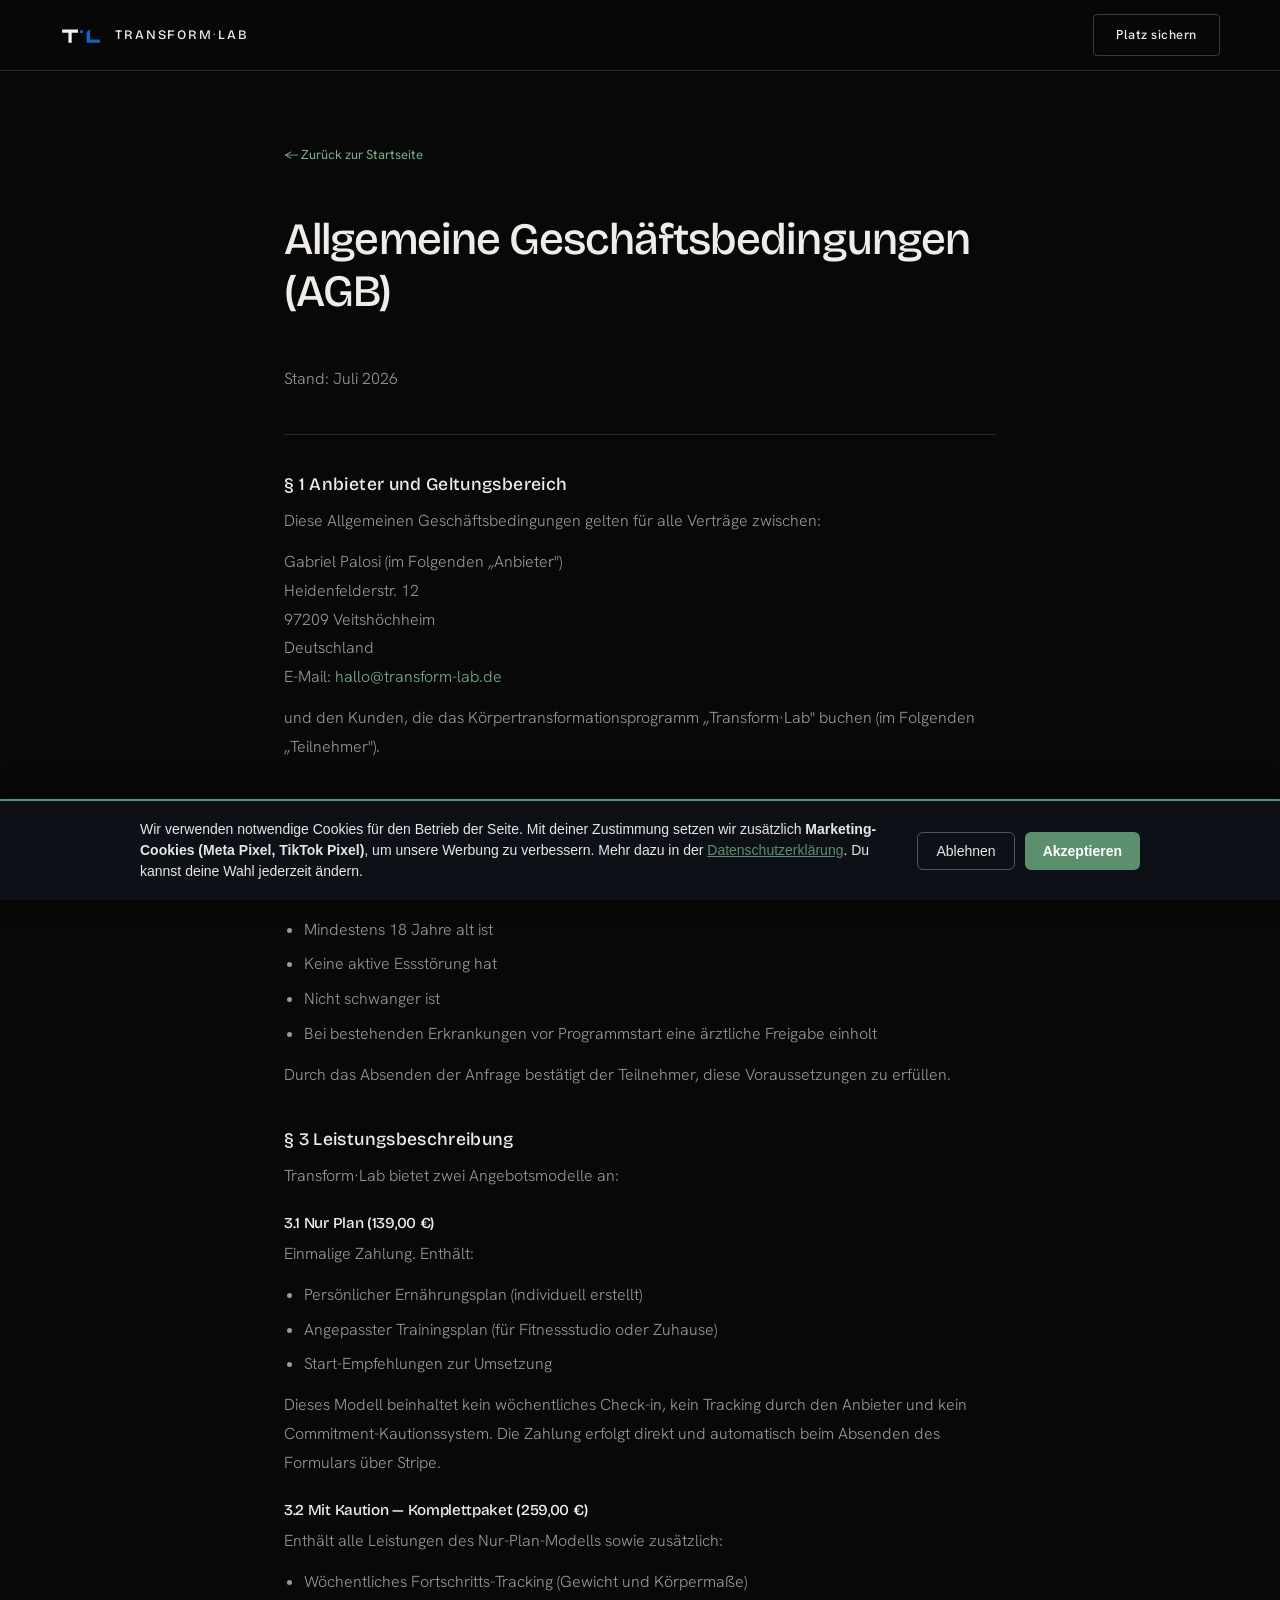
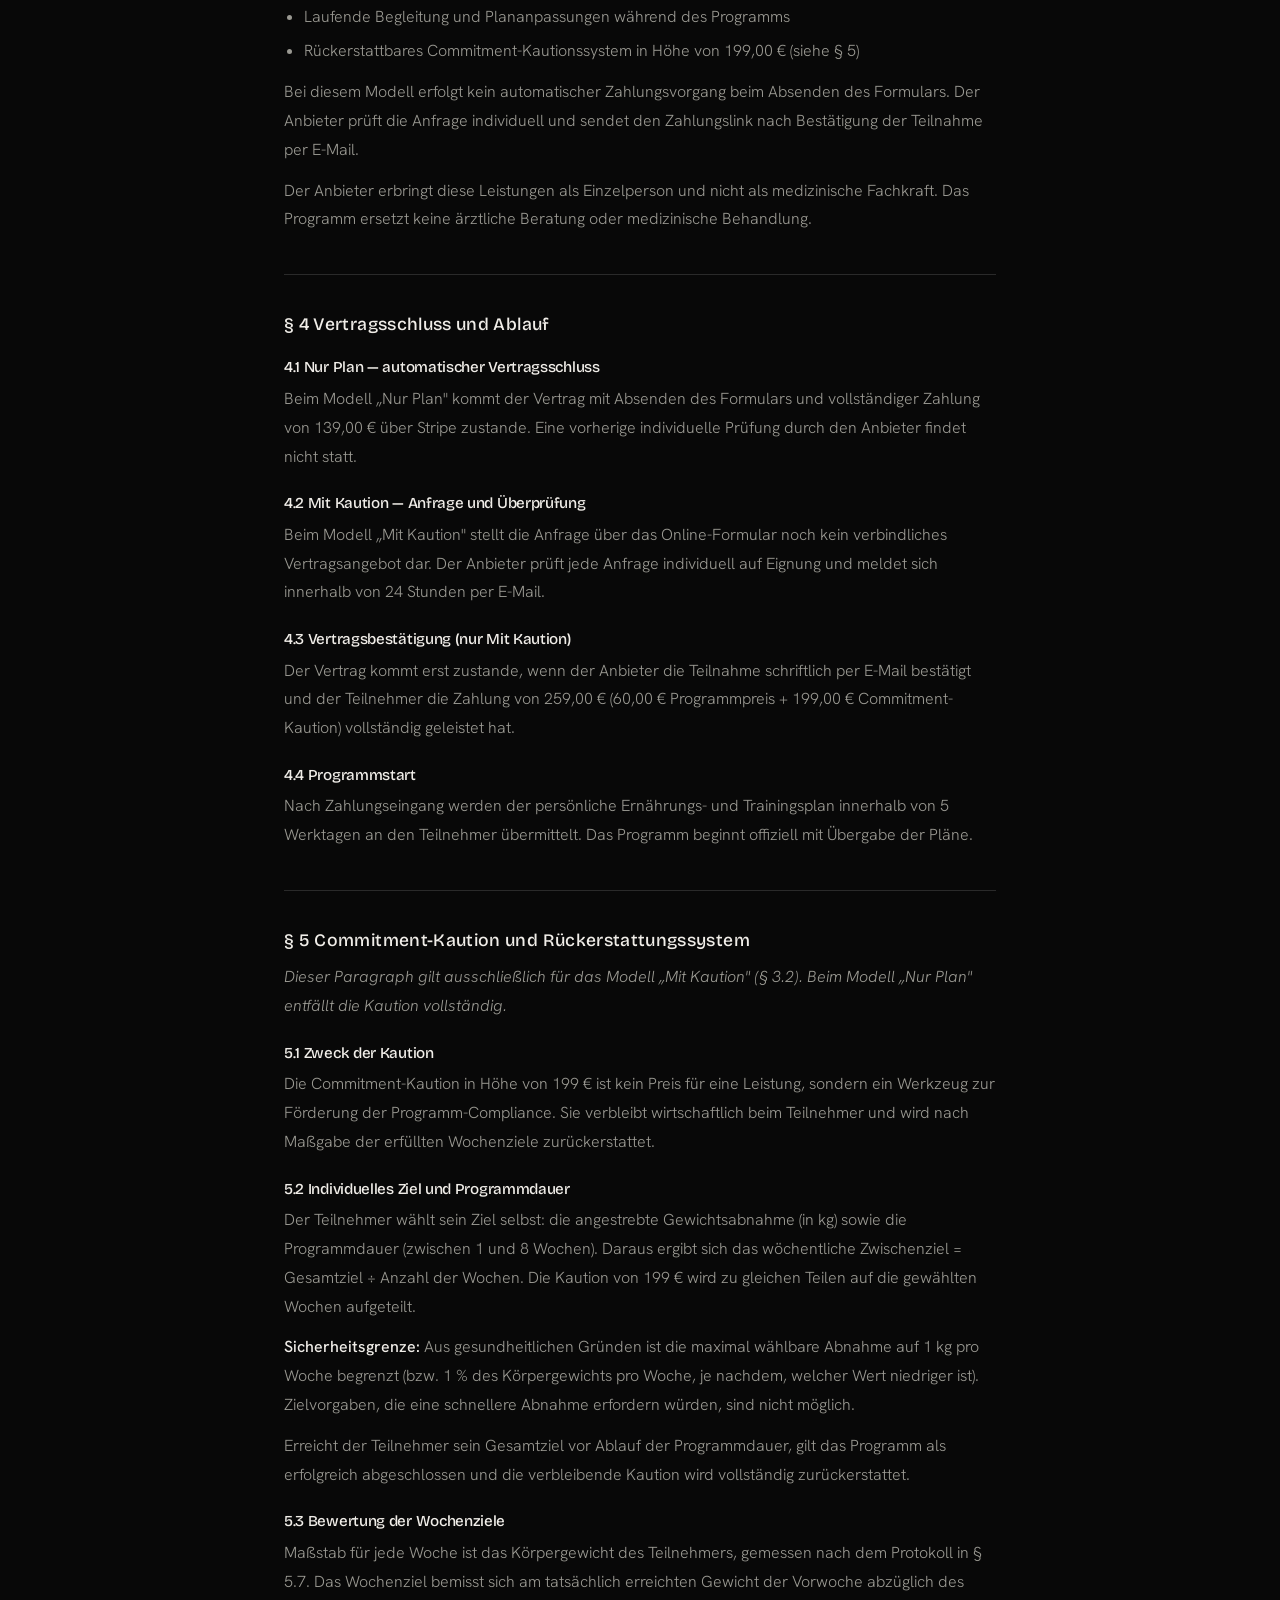
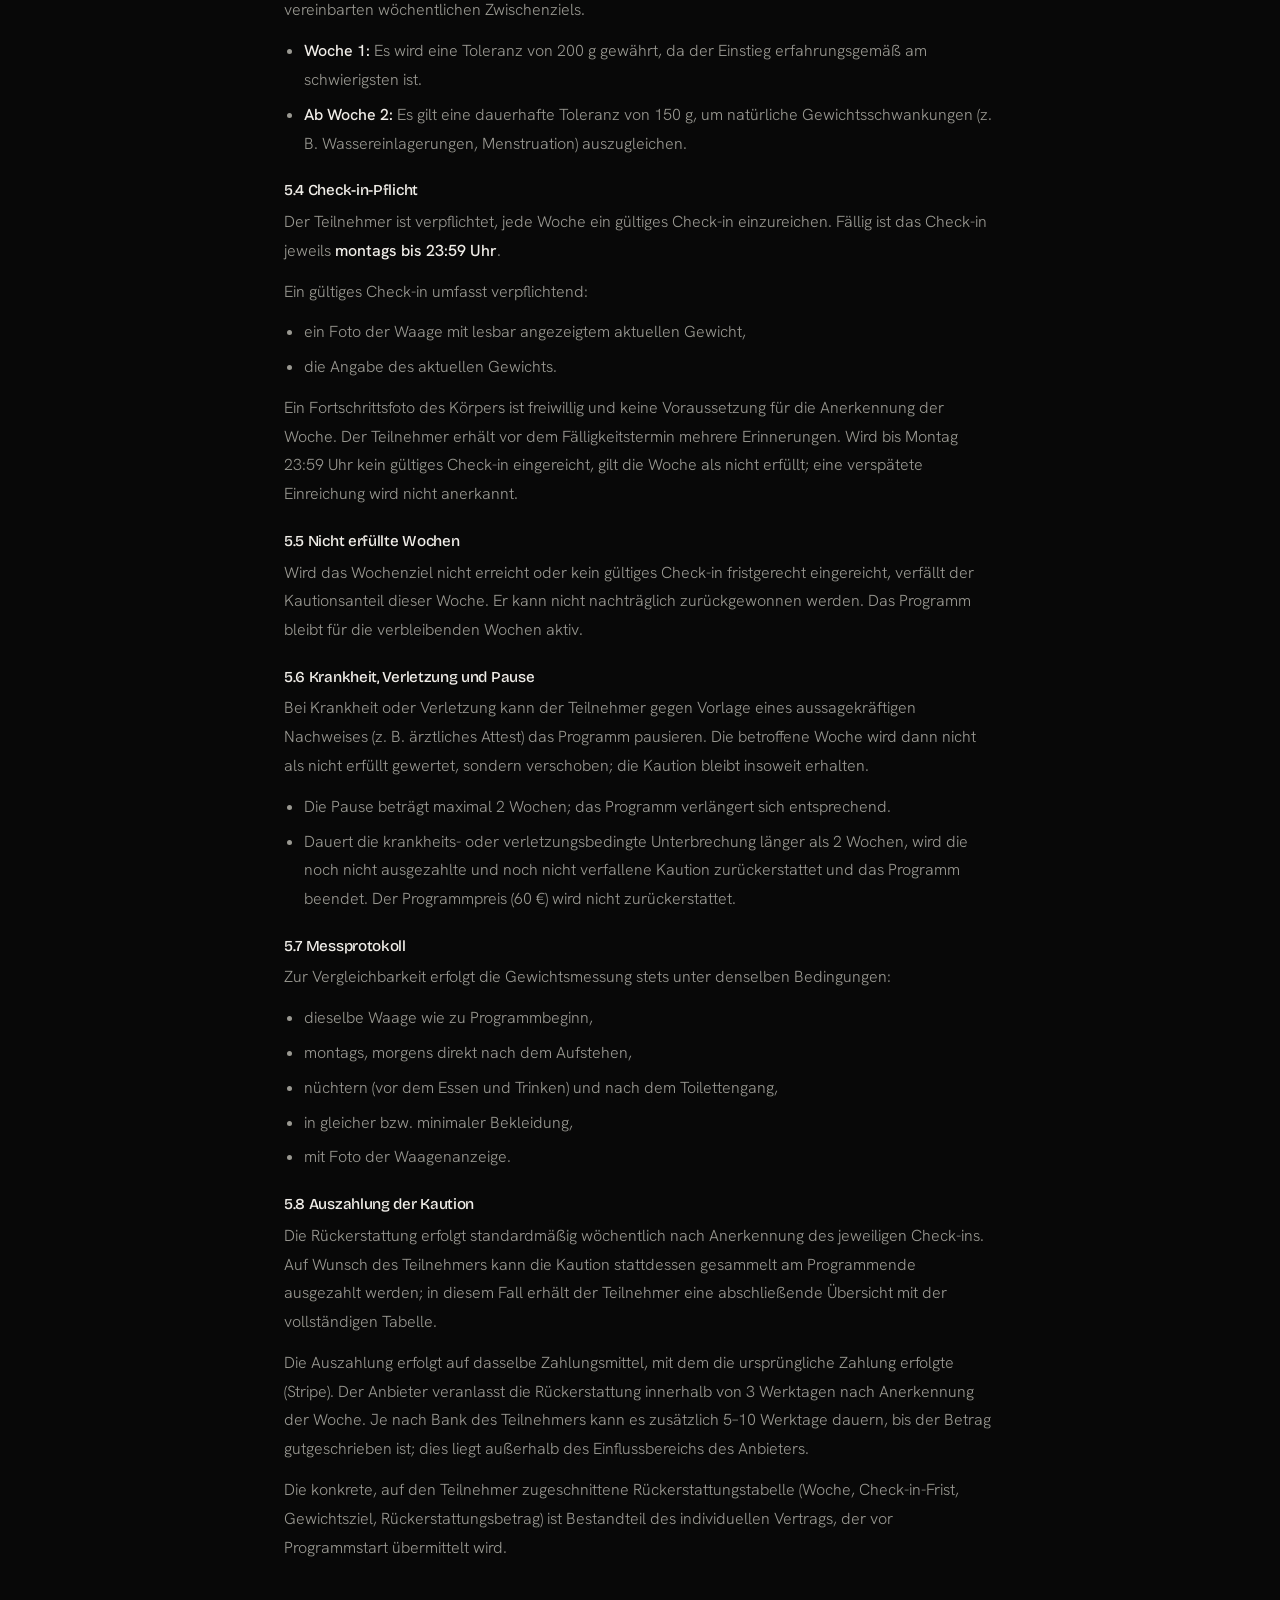
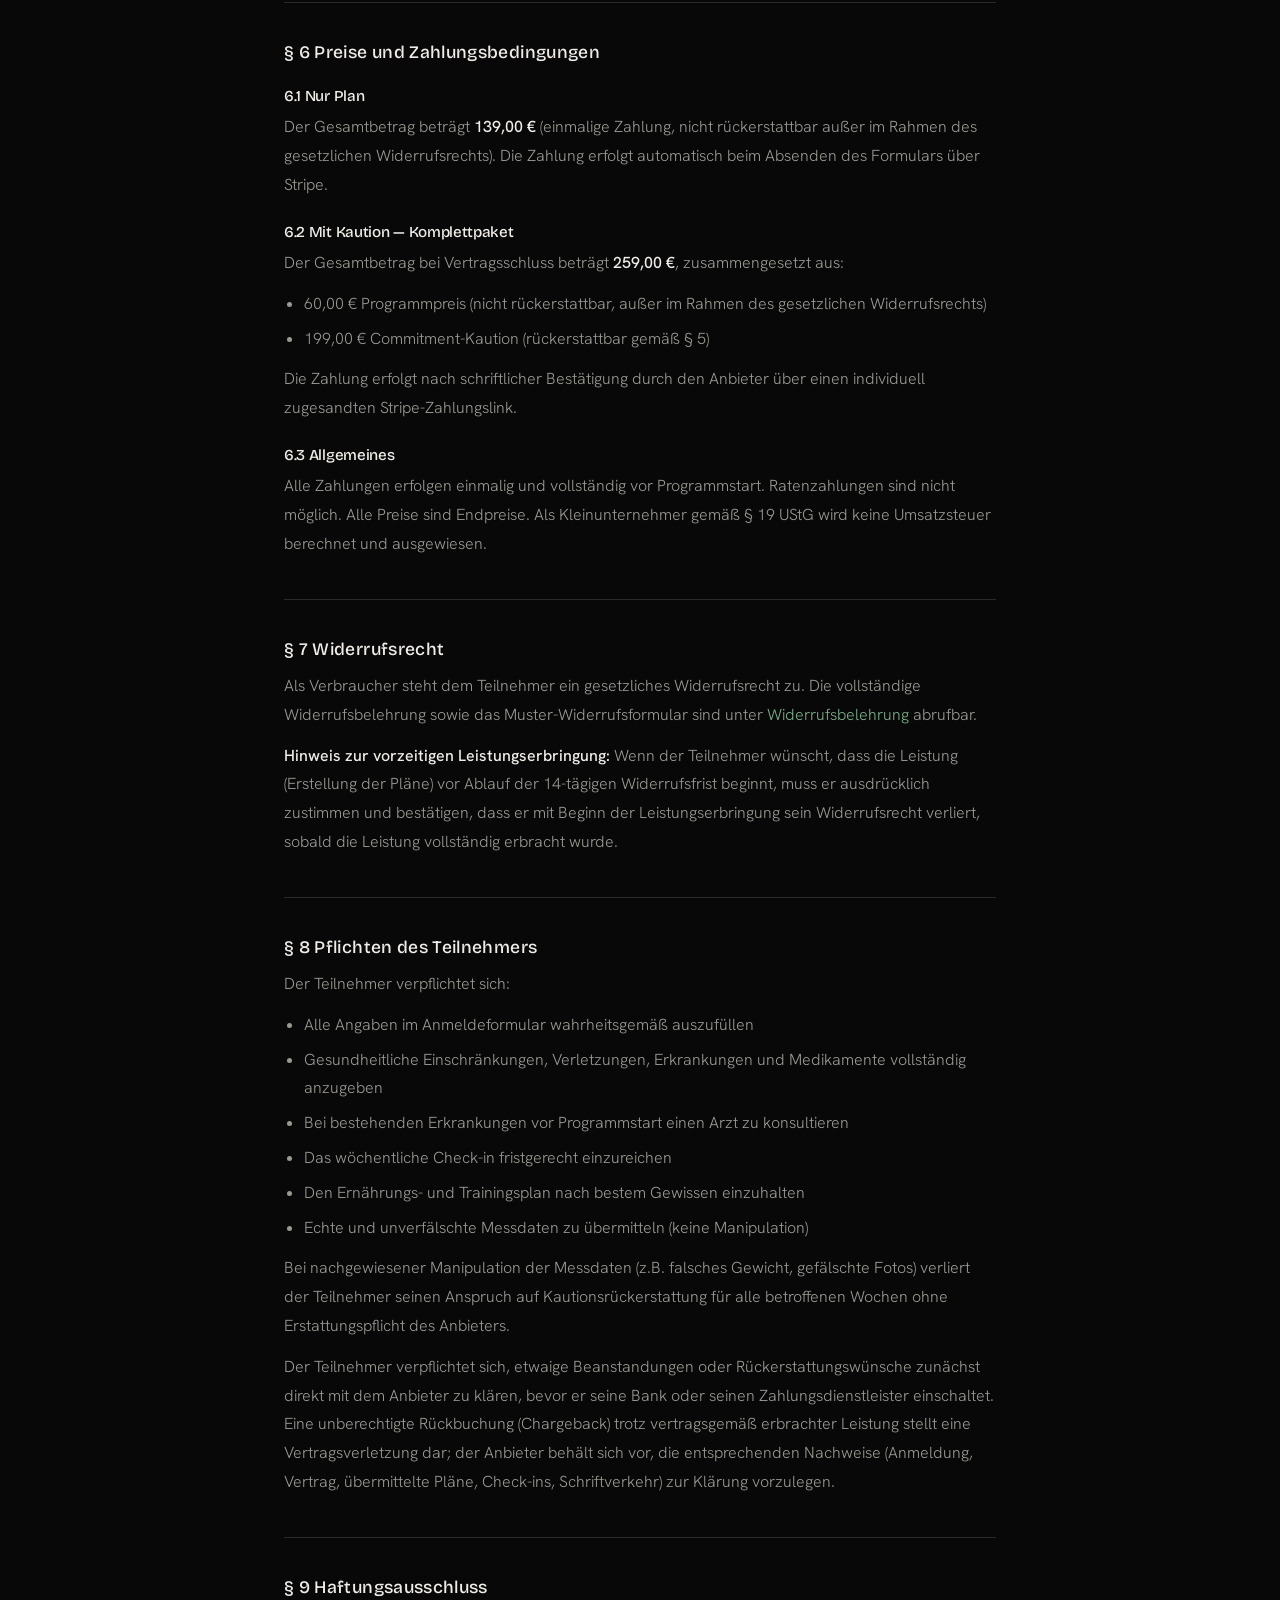
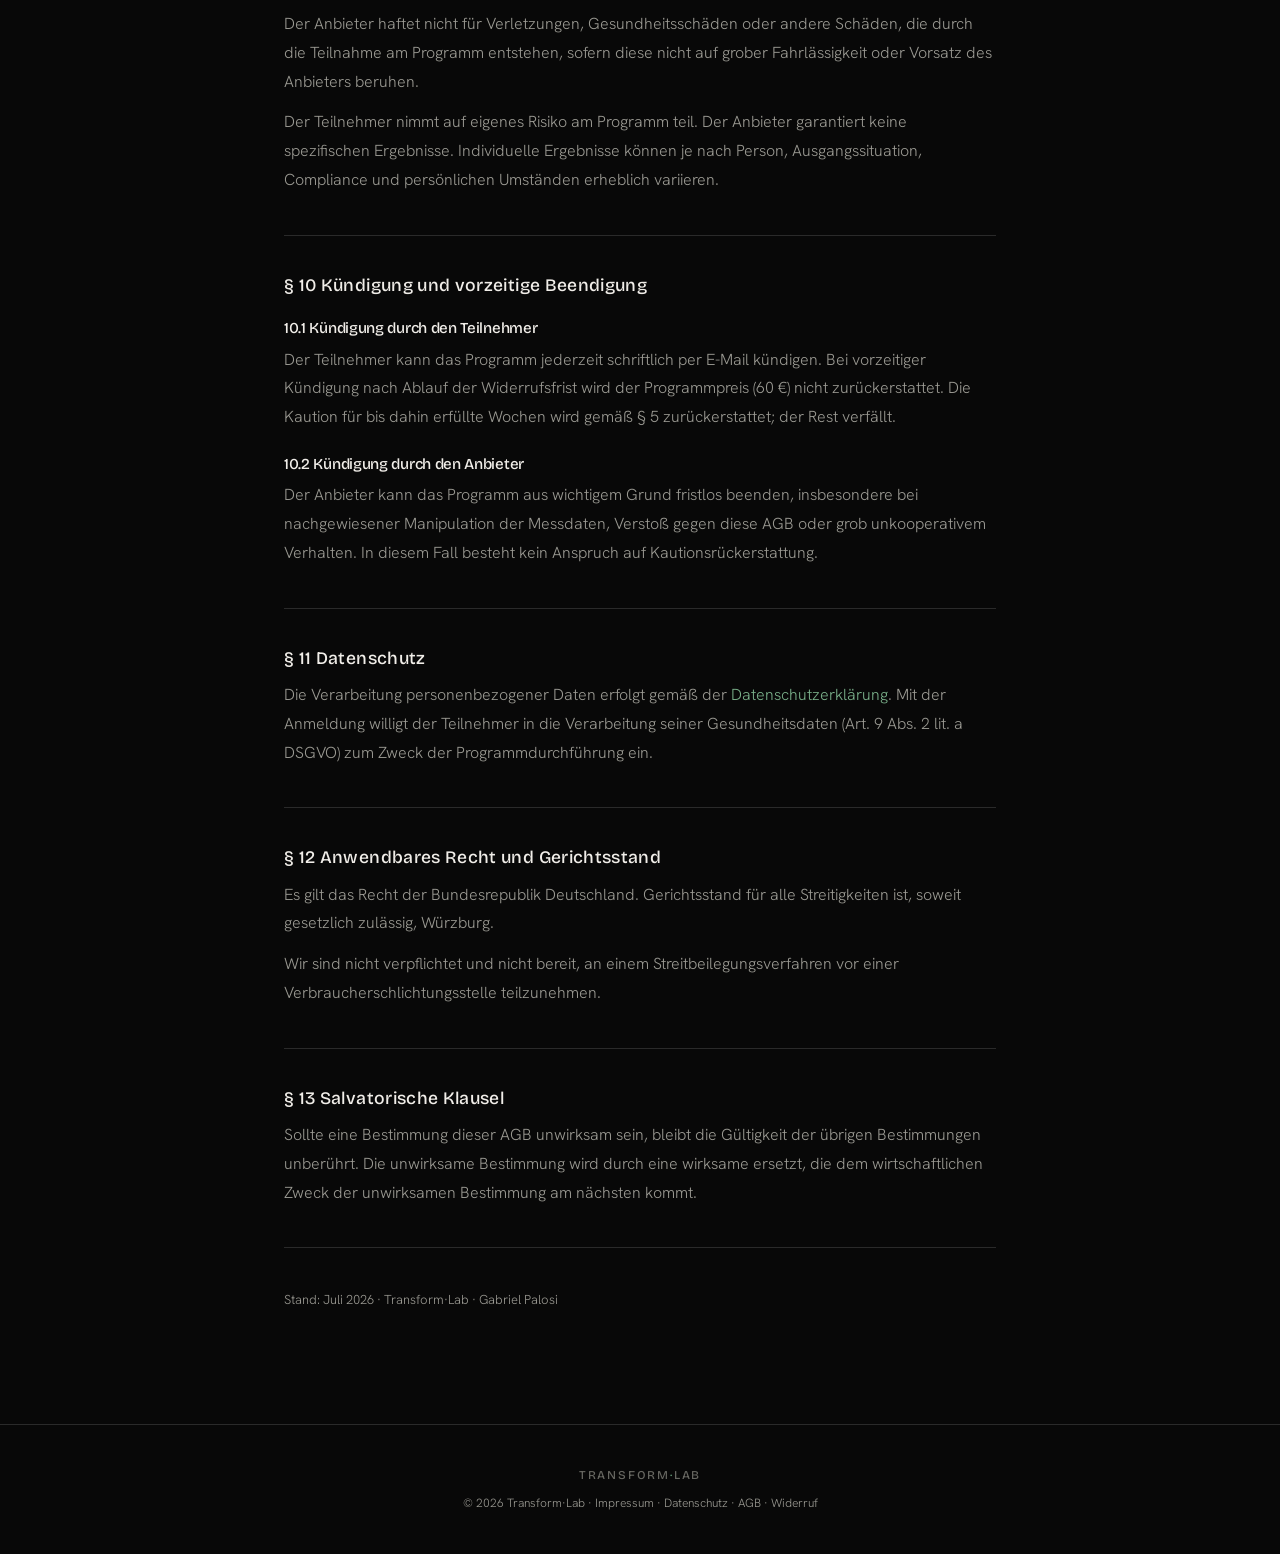
==== commit 6ab3681d: "Add T·L logo mark to nav across all pages - New assets/logo.svg: vector T·L monogram (white T, blue " ====
--- a/agb.html
+++ b/agb.html
@@ -38,7 +38,7 @@
   <header>
     <nav class="site-nav scrolled" aria-label="Navigation">
       <div class="nav-inner">
-        <a href="index.html" class="logo">Transform<span>·</span>Lab</a>
+        <a href="index.html" class="logo"><img src="assets/logo.svg" alt="" class="logo-mark" style="height:20px;width:auto;vertical-align:middle;margin-right:9px">Transform<span>·</span>Lab</a>
         <a href="index.html#form" class="nav-cta">Platz sichern</a>
       </div>
     </nav>
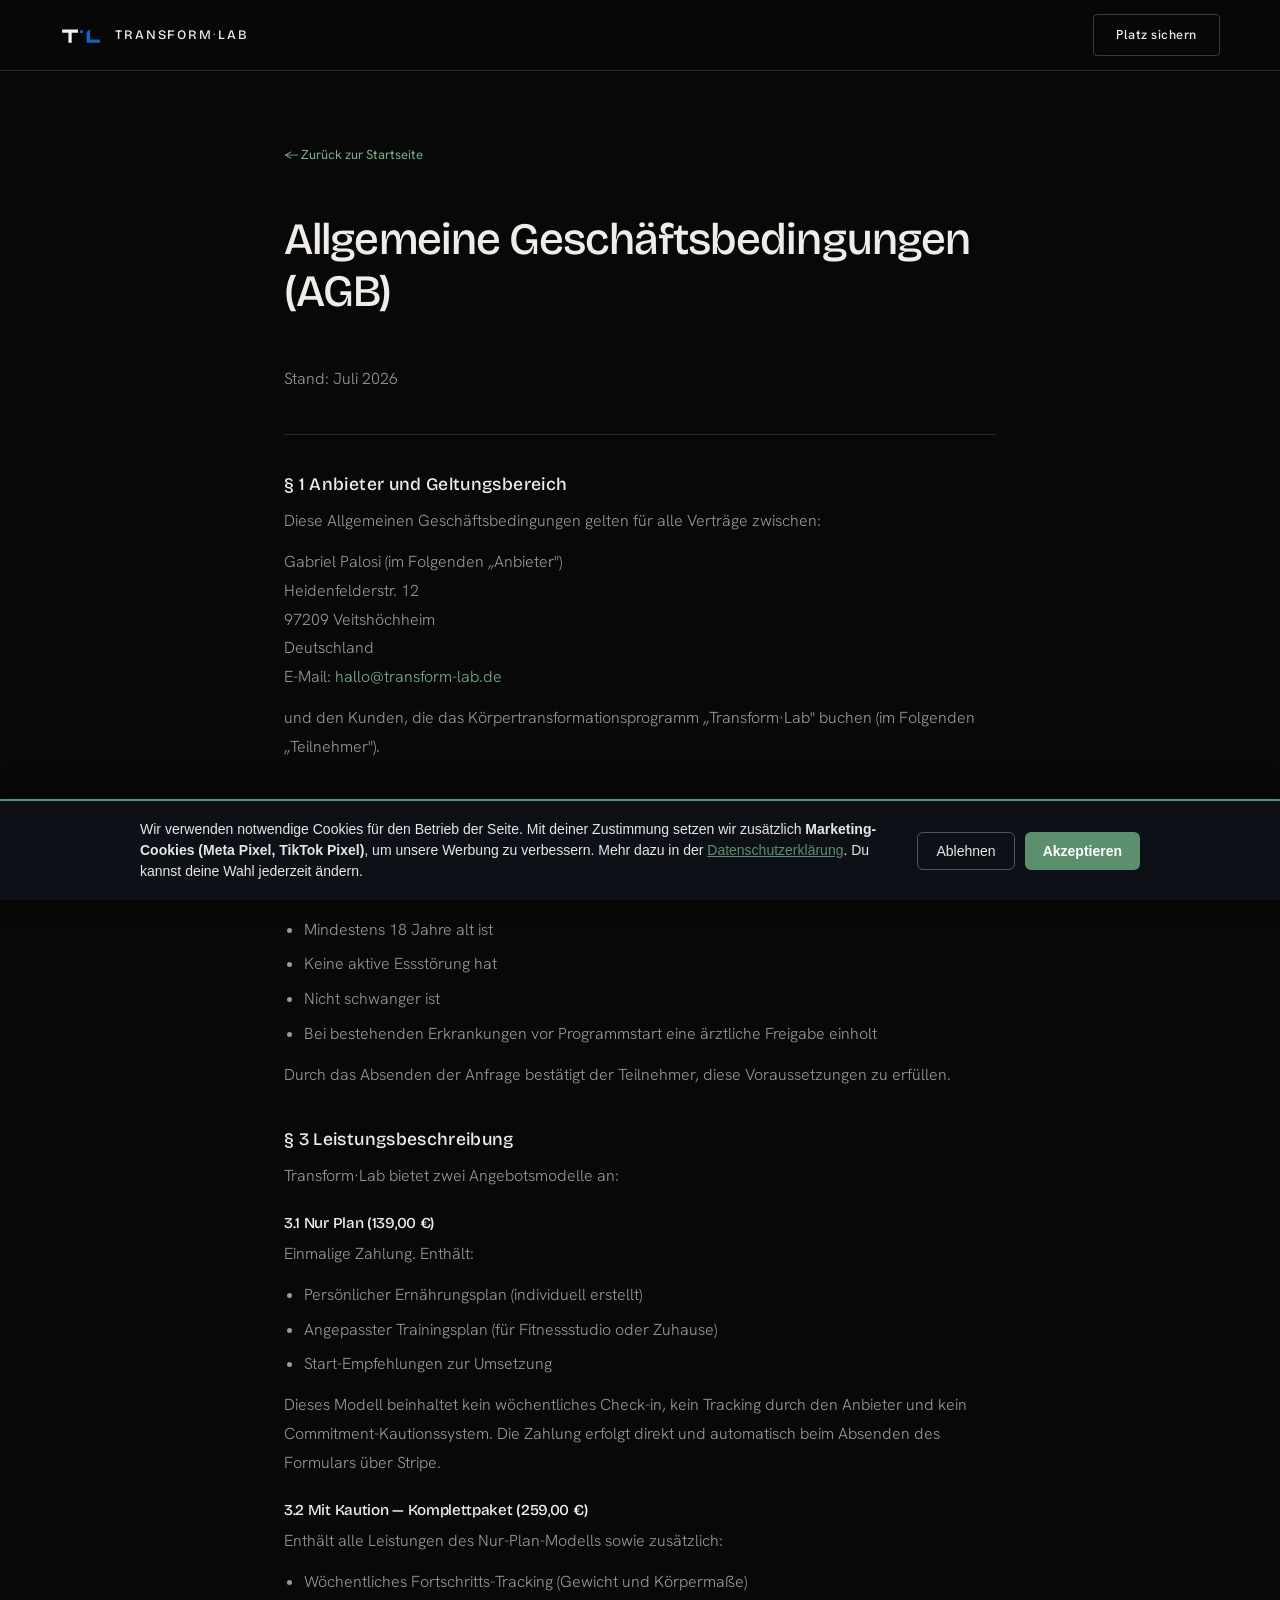
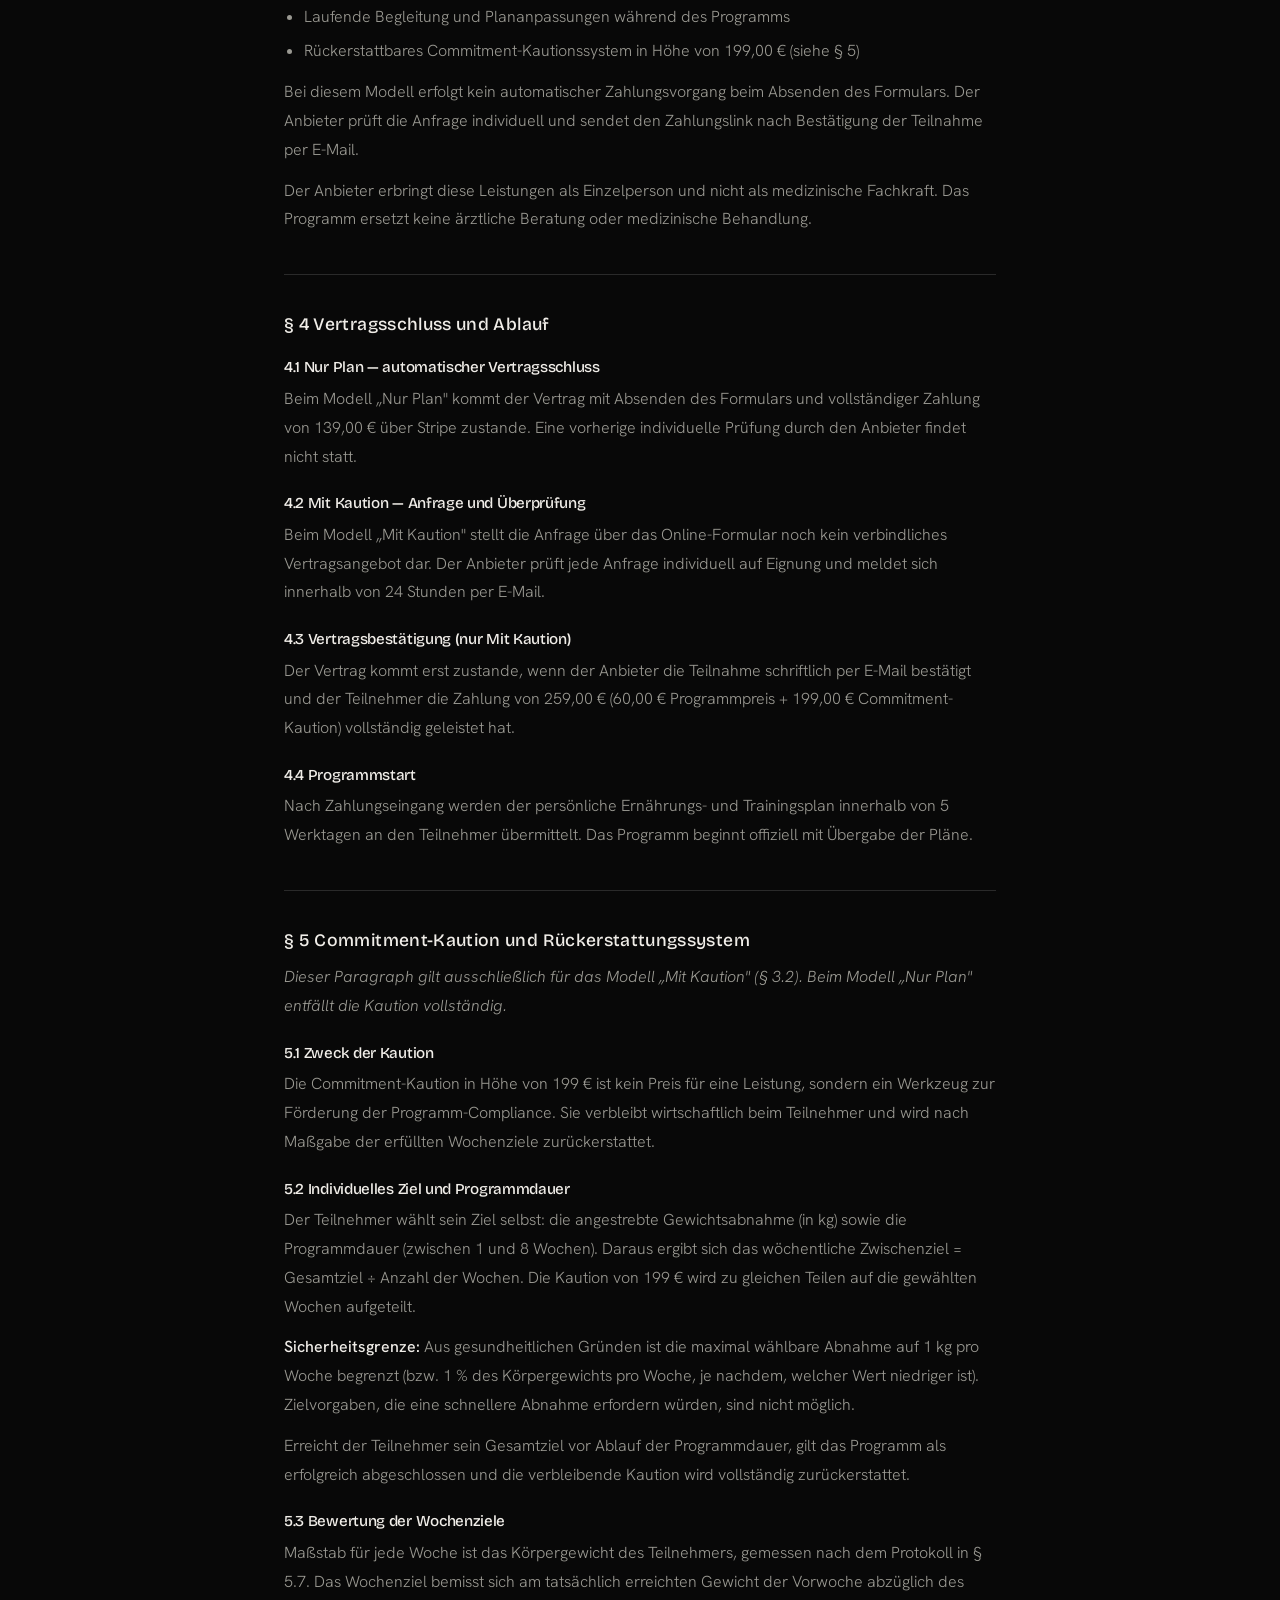
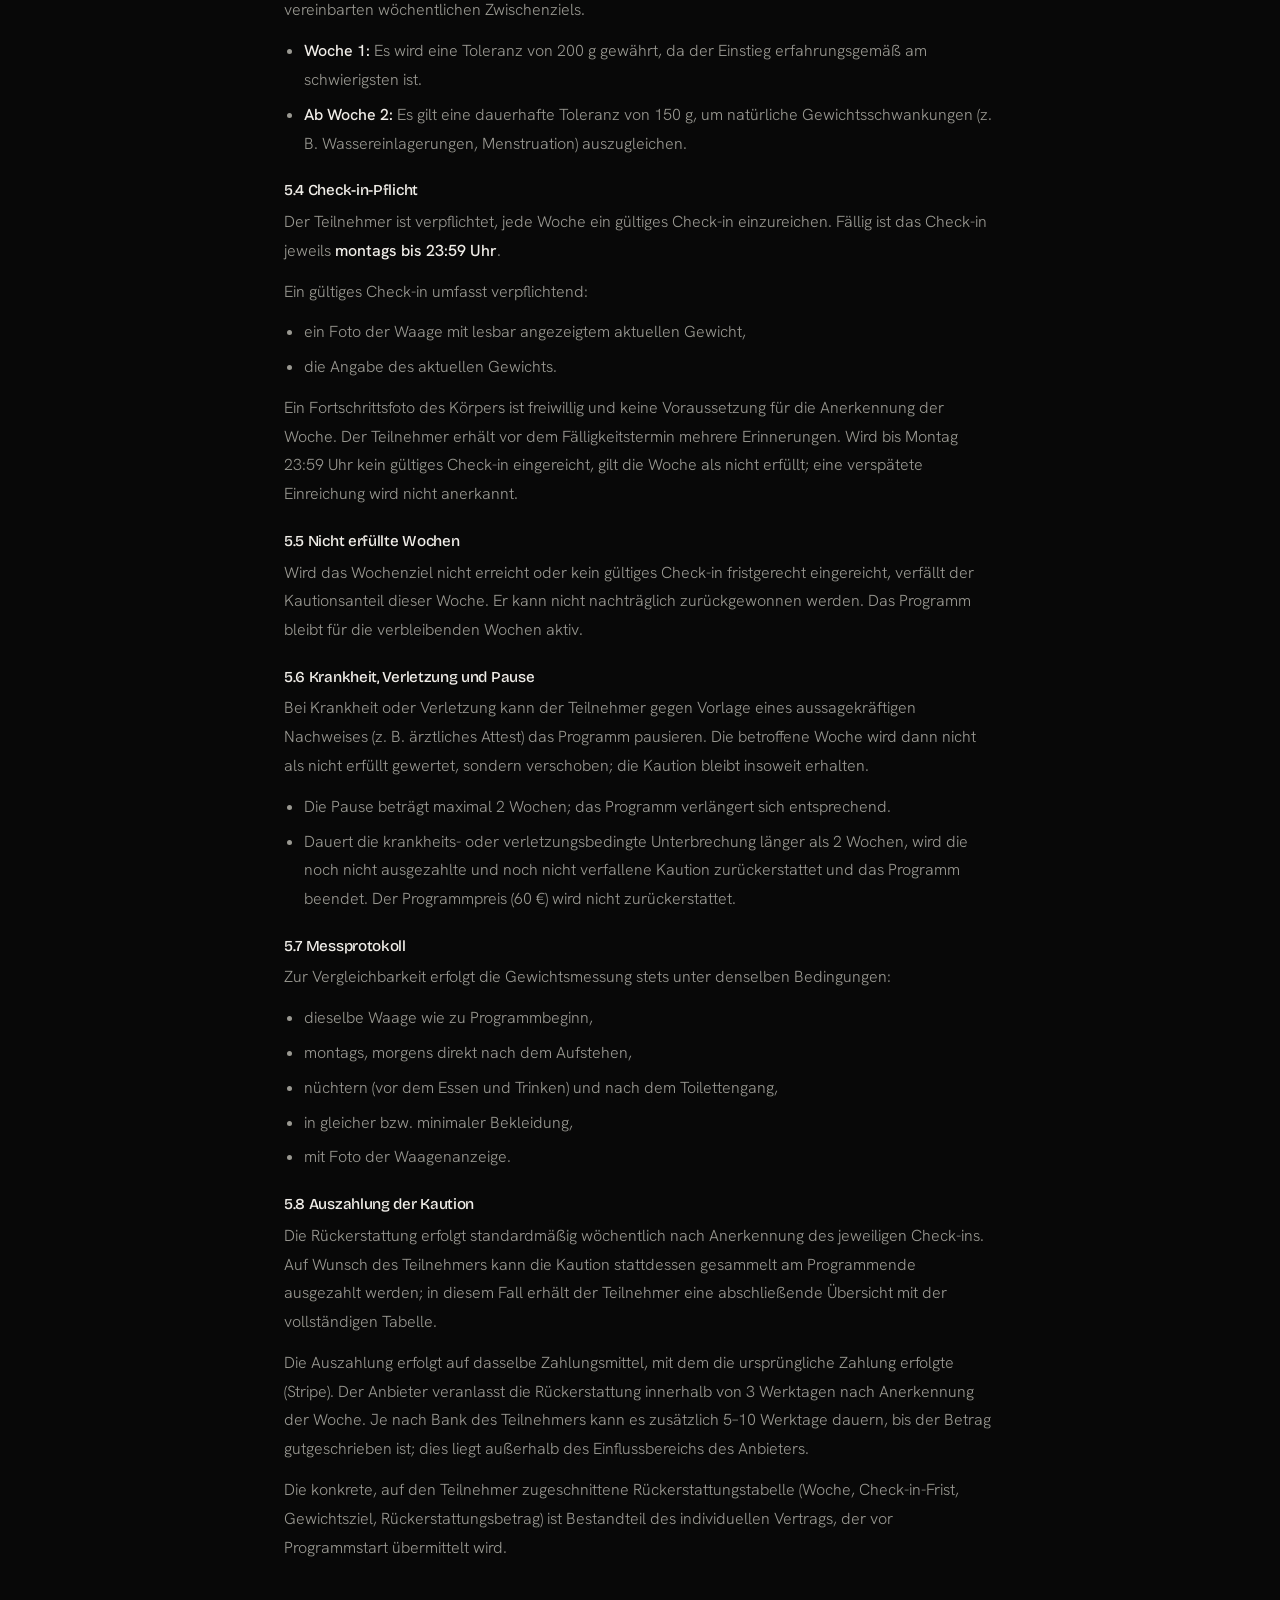
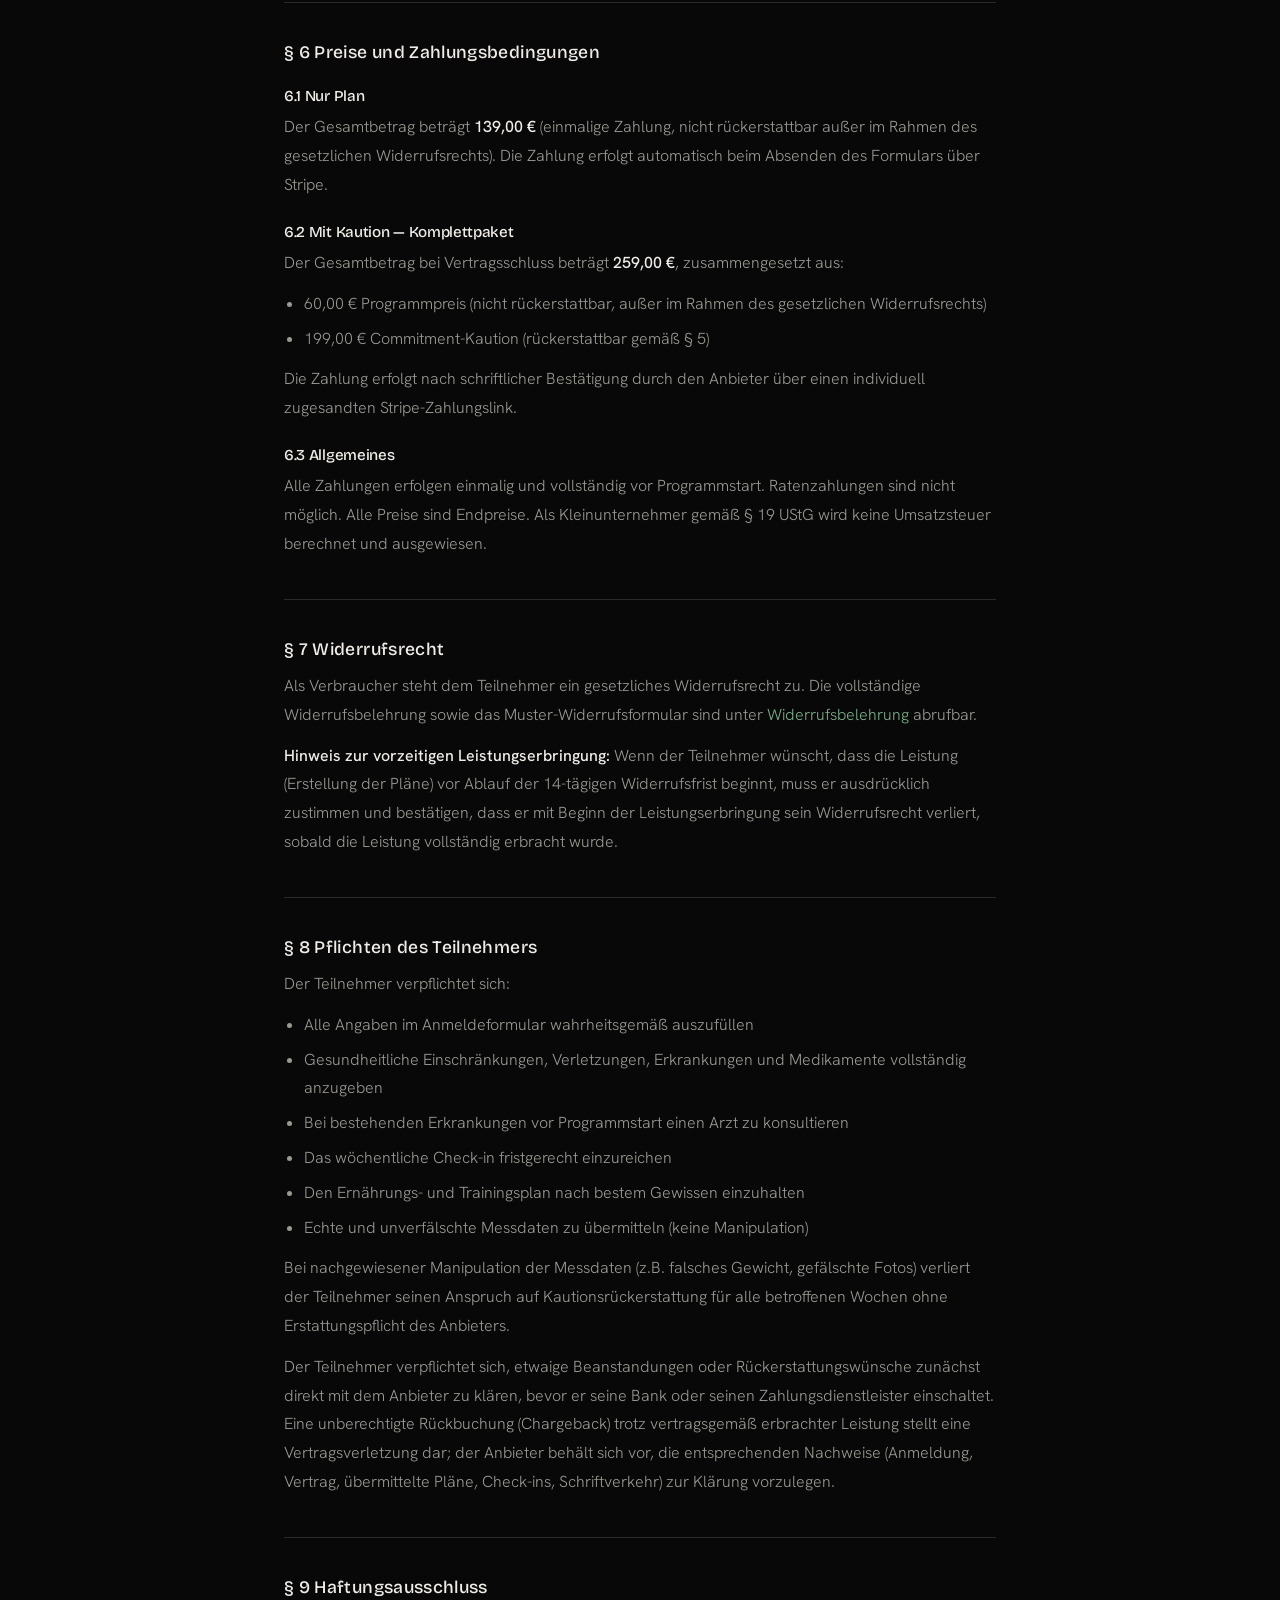
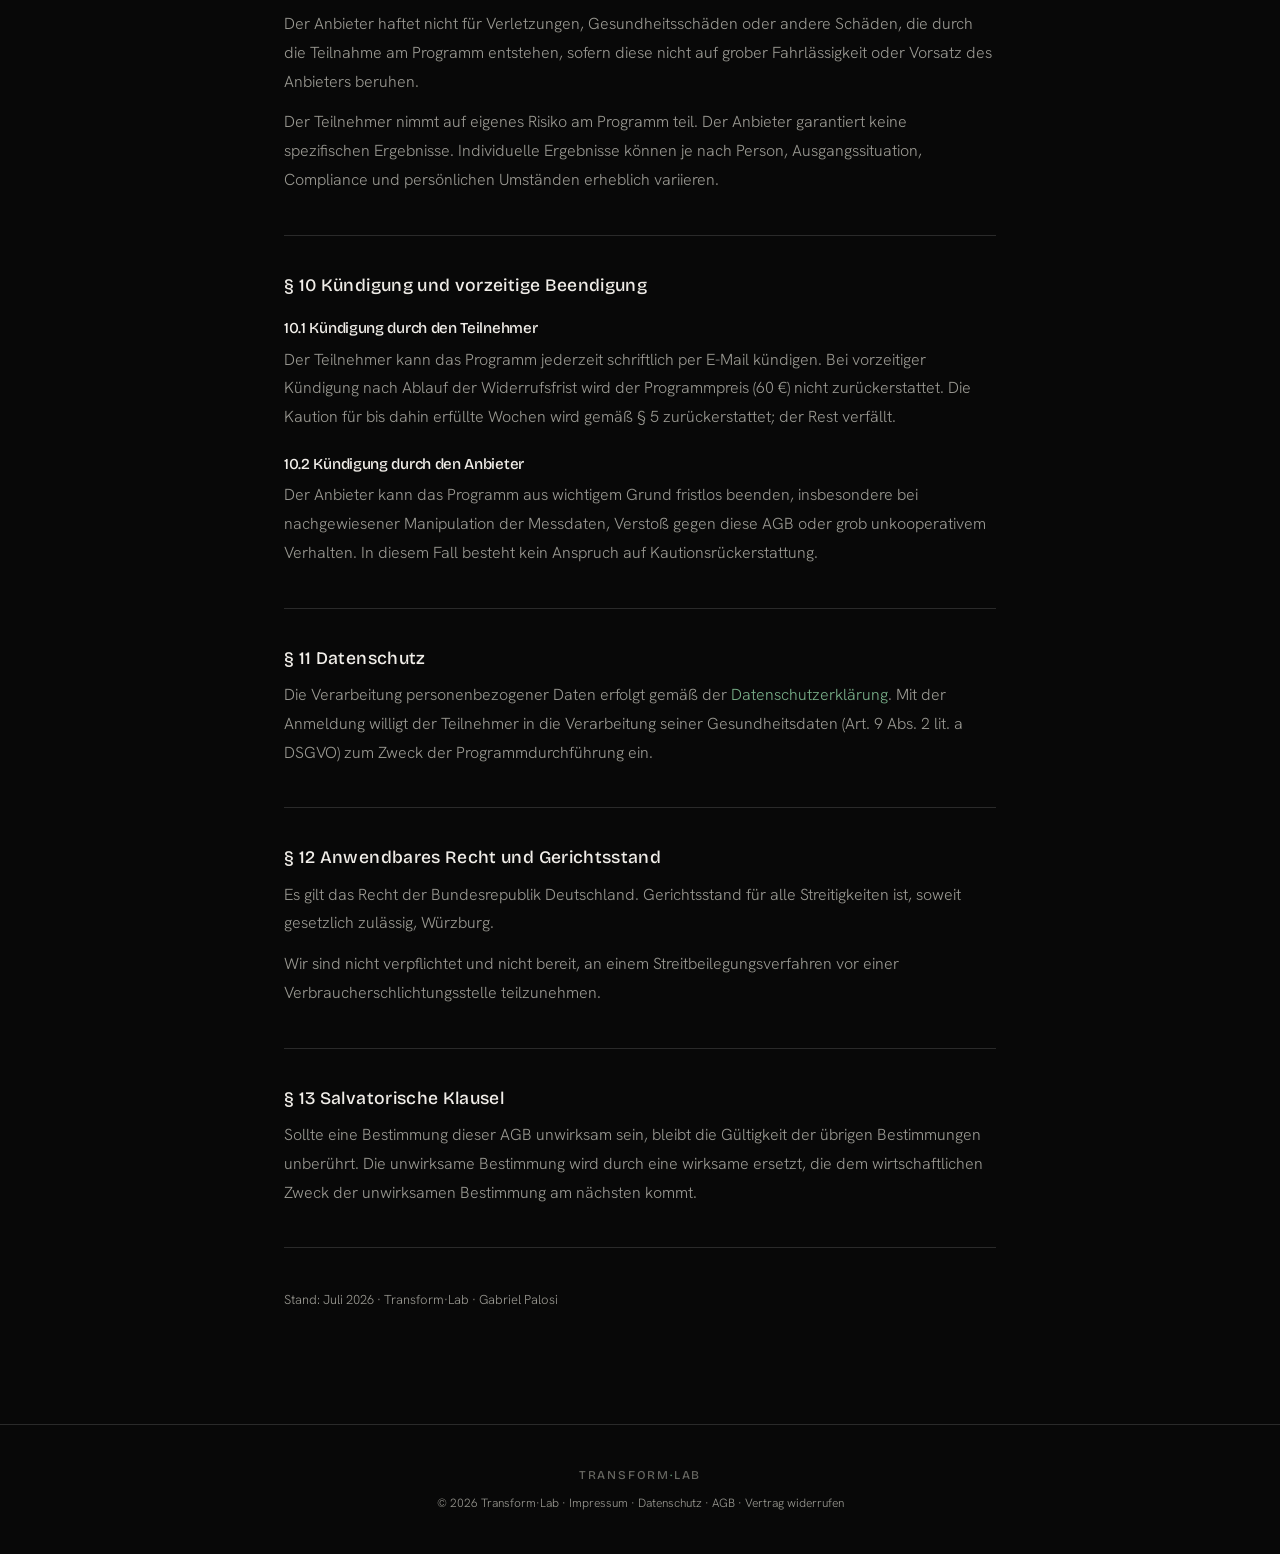
==== commit e04ac76c: "Restrict Challenge to fat loss, show 259 EUR total, add 21-day plan info - Home form: selecting "Mit" ====
--- a/agb.html
+++ b/agb.html
@@ -8,6 +8,7 @@
   <script src="js/meta-pixel.js?v=3"></script>
   <script src="js/tiktok-pixel.js?v=1"></script>
   <script src="js/consent.js?v=2"></script>
+  <link rel="icon" href="assets/favicon.svg" type="image/svg+xml">
   <title>AGB — Transform·Lab</title>
   <meta name="robots" content="noindex, follow">
   <link rel="preconnect" href="https://fonts.googleapis.com">
@@ -422,7 +423,7 @@
         <a href="impressum.html" style="color:var(--text-muted)">Impressum</a> ·
         <a href="datenschutz.html" style="color:var(--text-muted)">Datenschutz</a> ·
         <a href="agb.html" style="color:var(--text-muted)">AGB</a> ·
-        <a href="widerruf.html" style="color:var(--text-muted)">Widerruf</a>
+        <a href="widerruf.html" style="color:var(--text-muted)">Vertrag widerrufen</a>
       </p>
     </div>
   </footer>
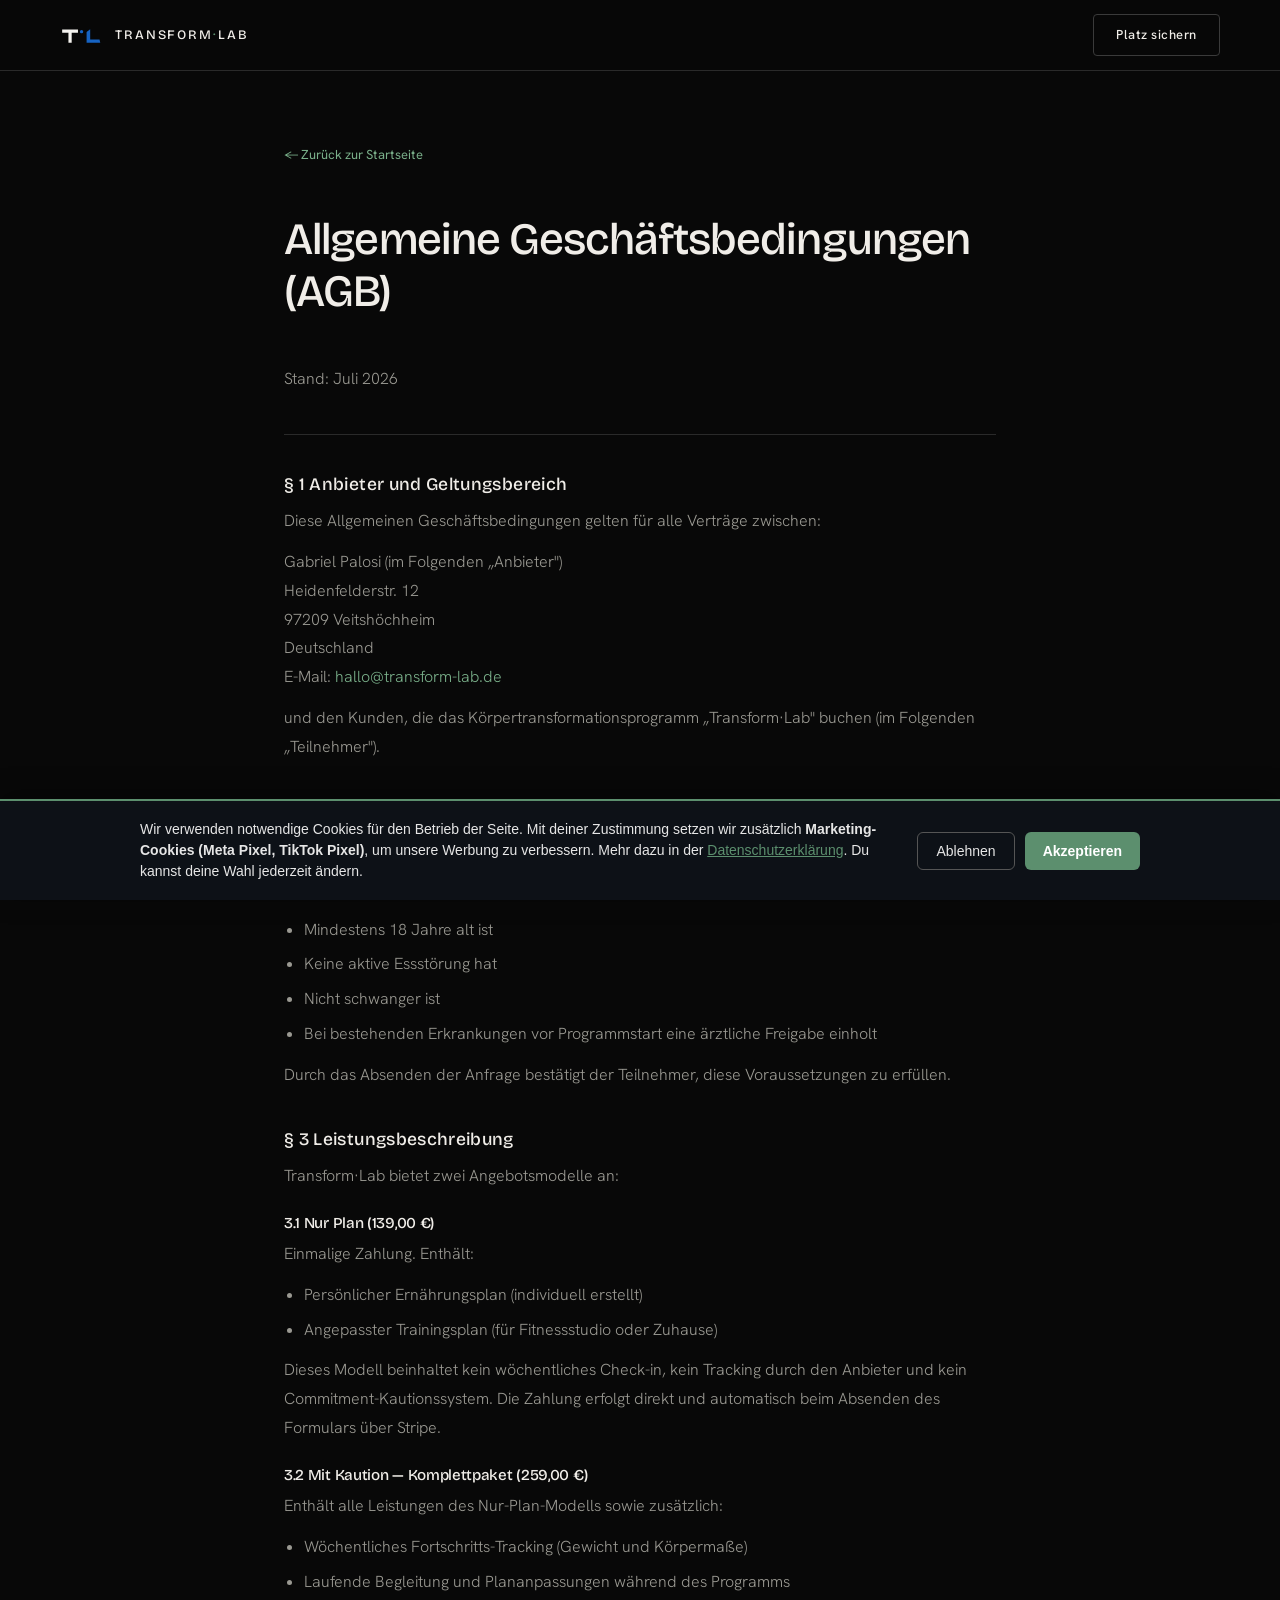
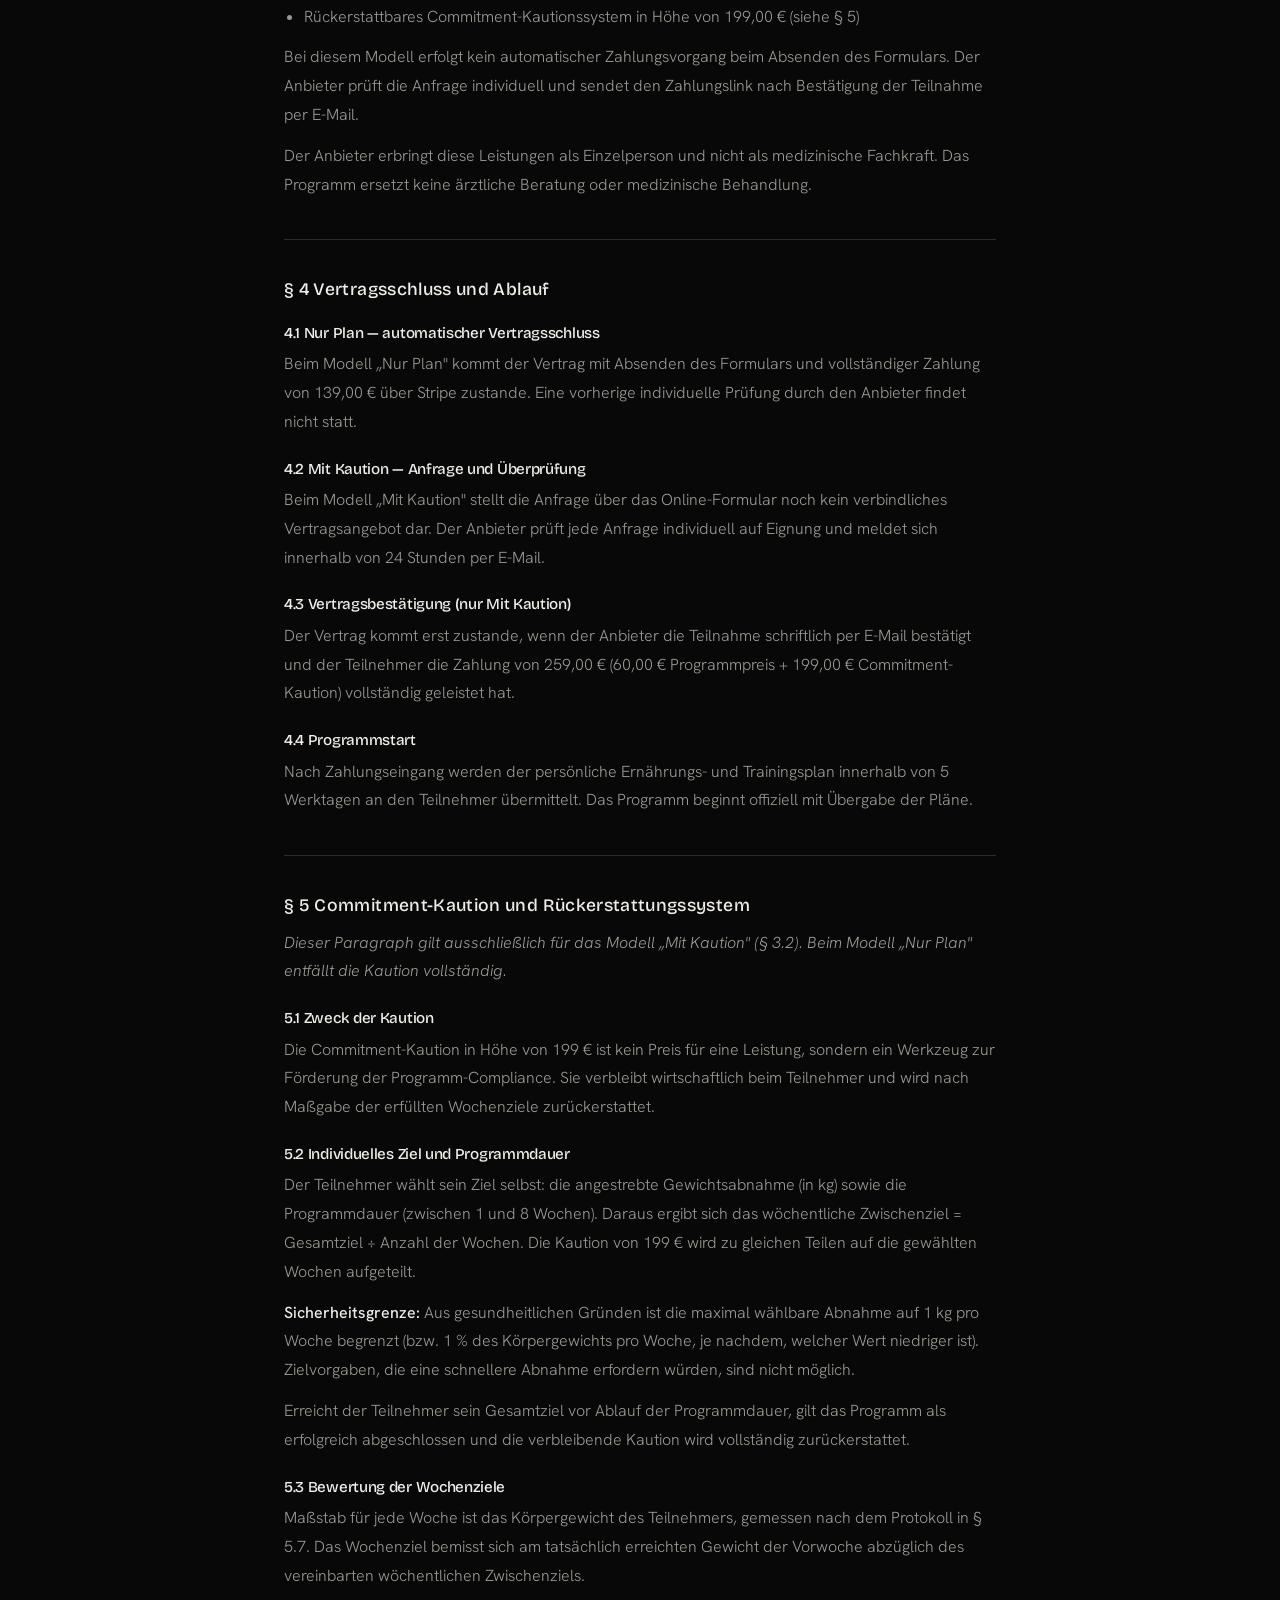
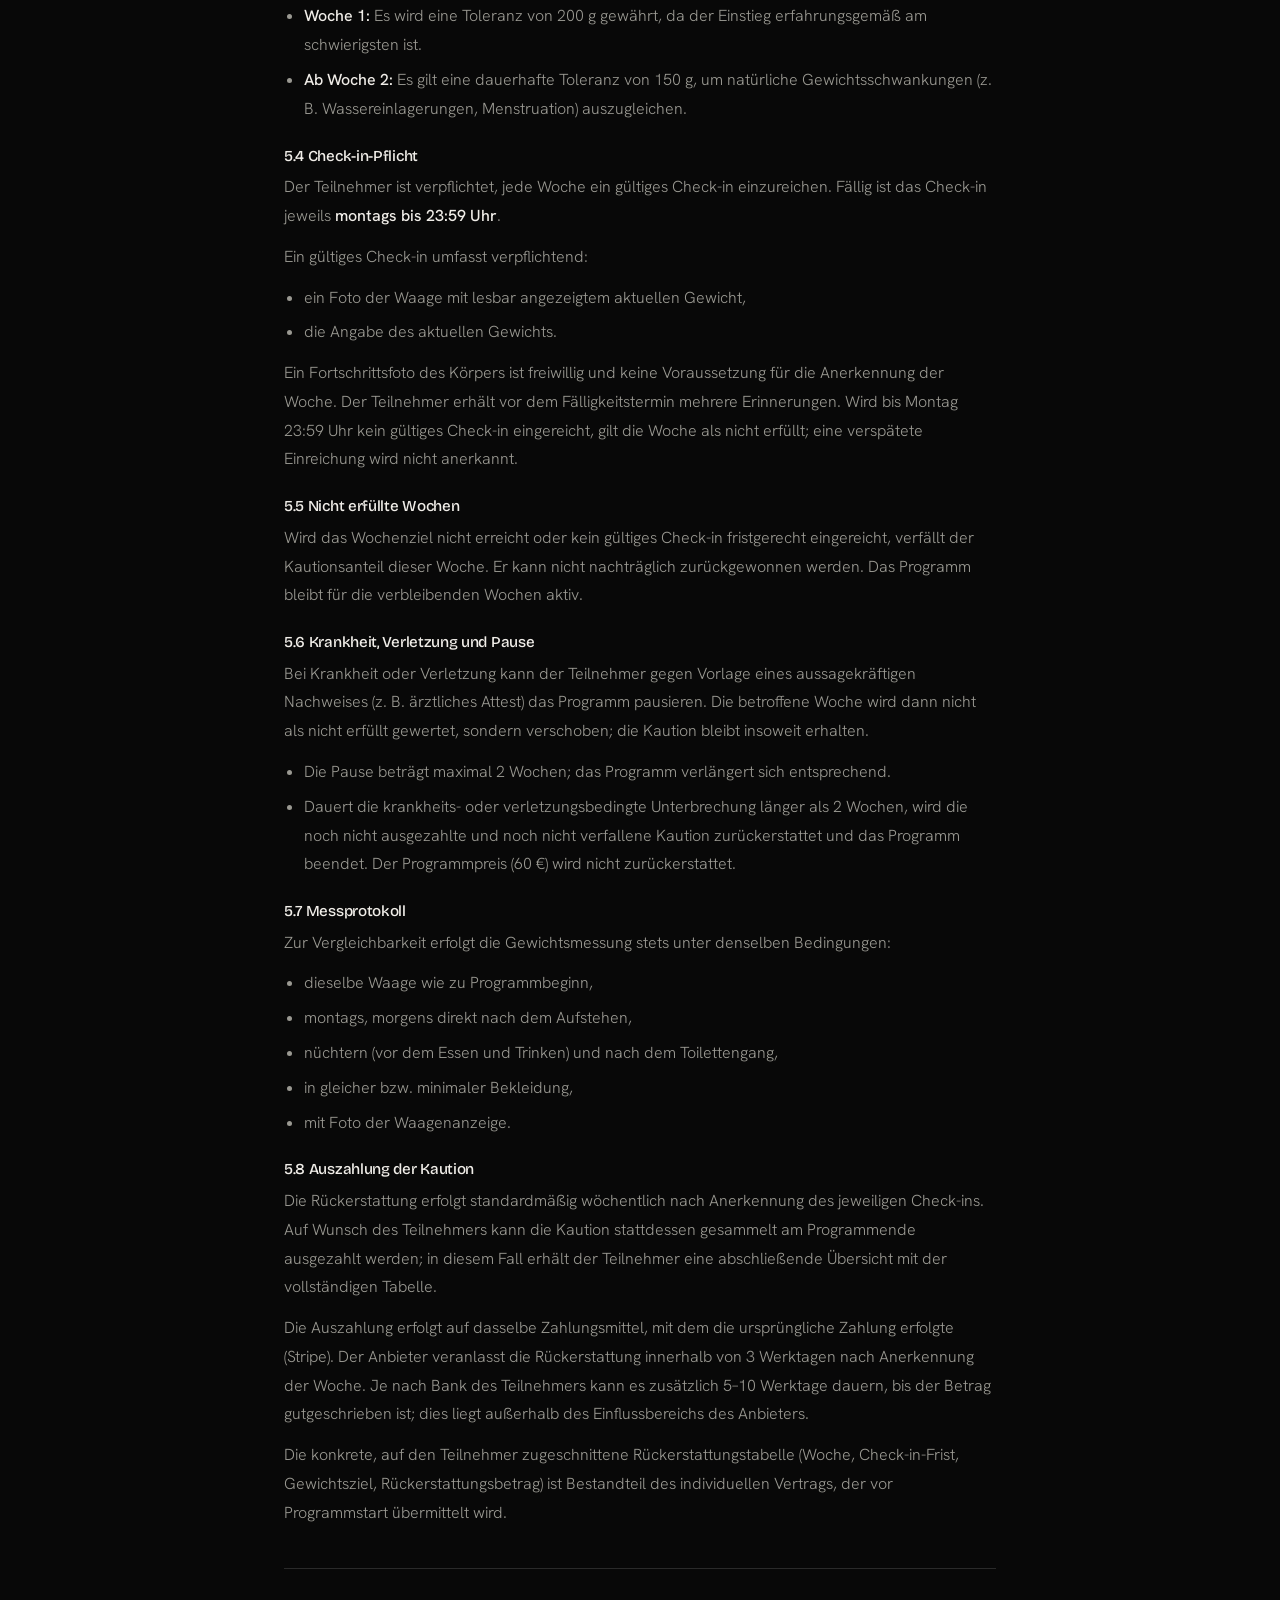
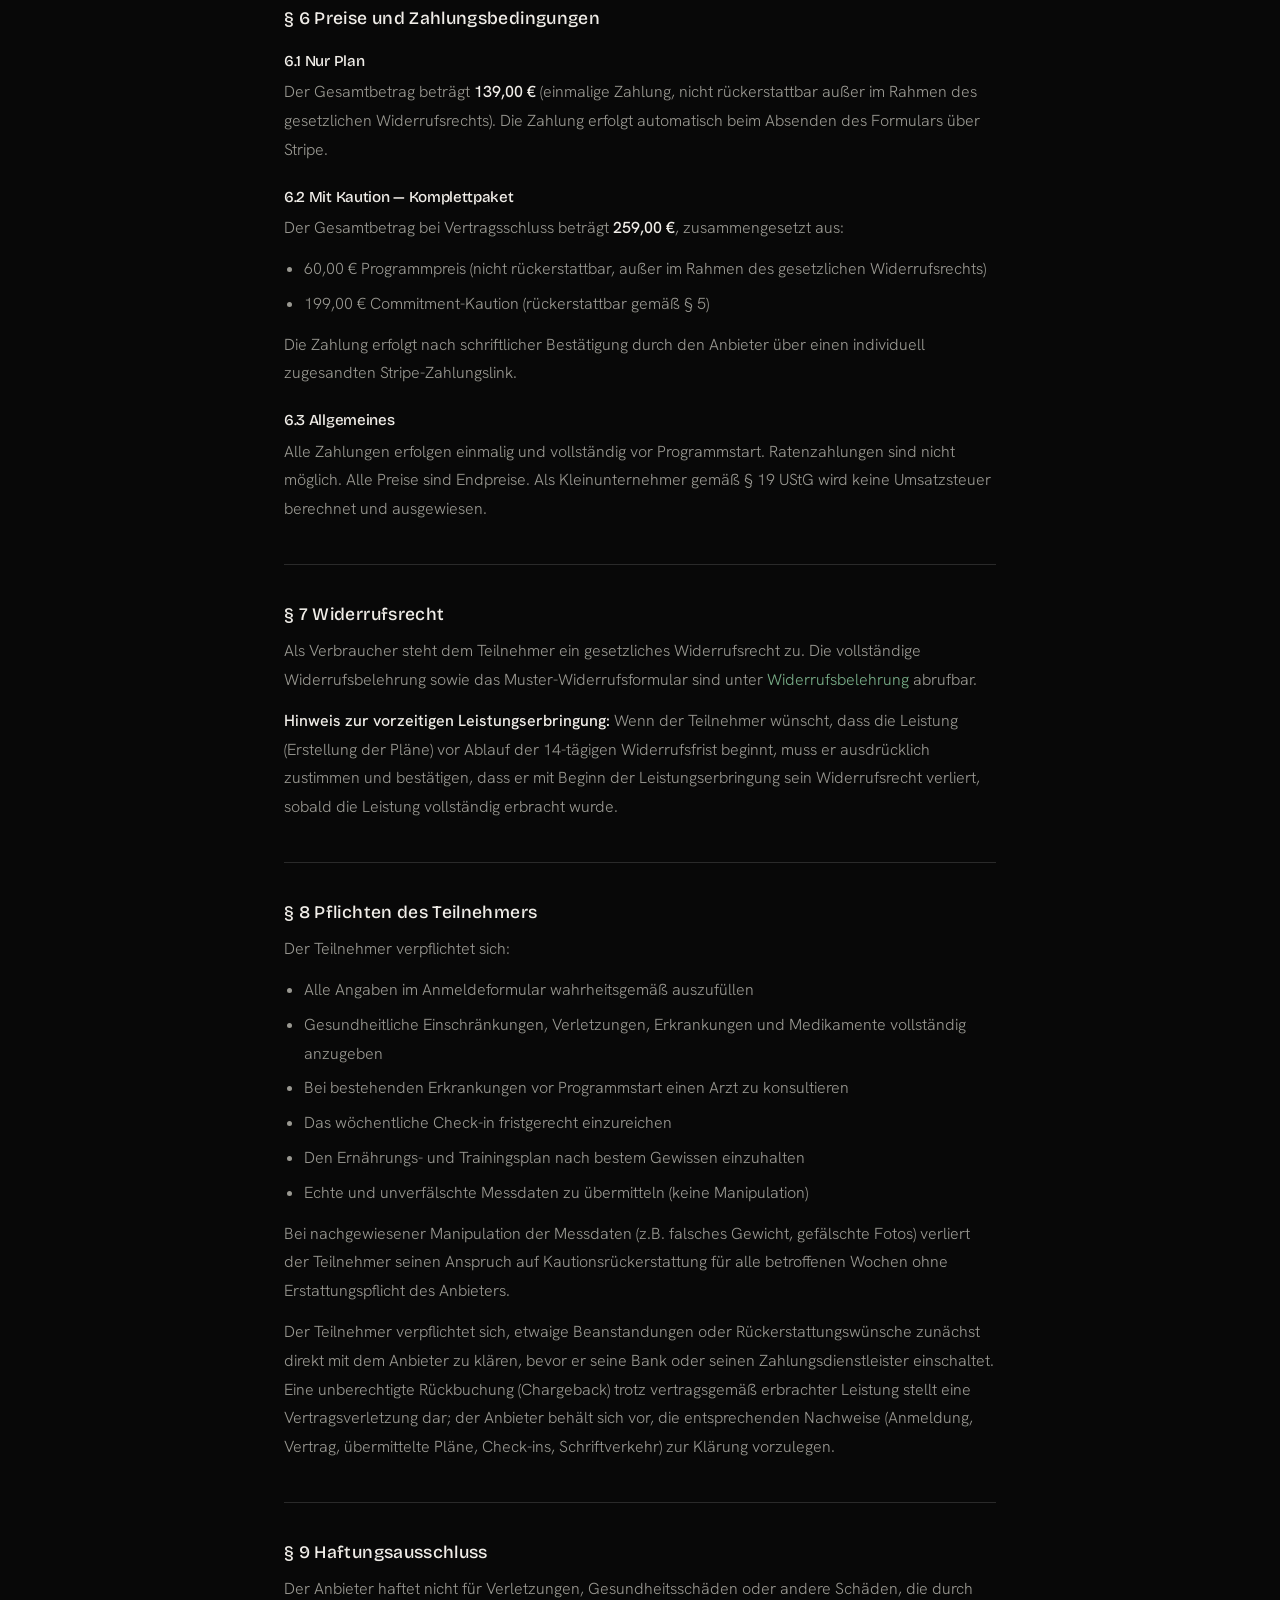
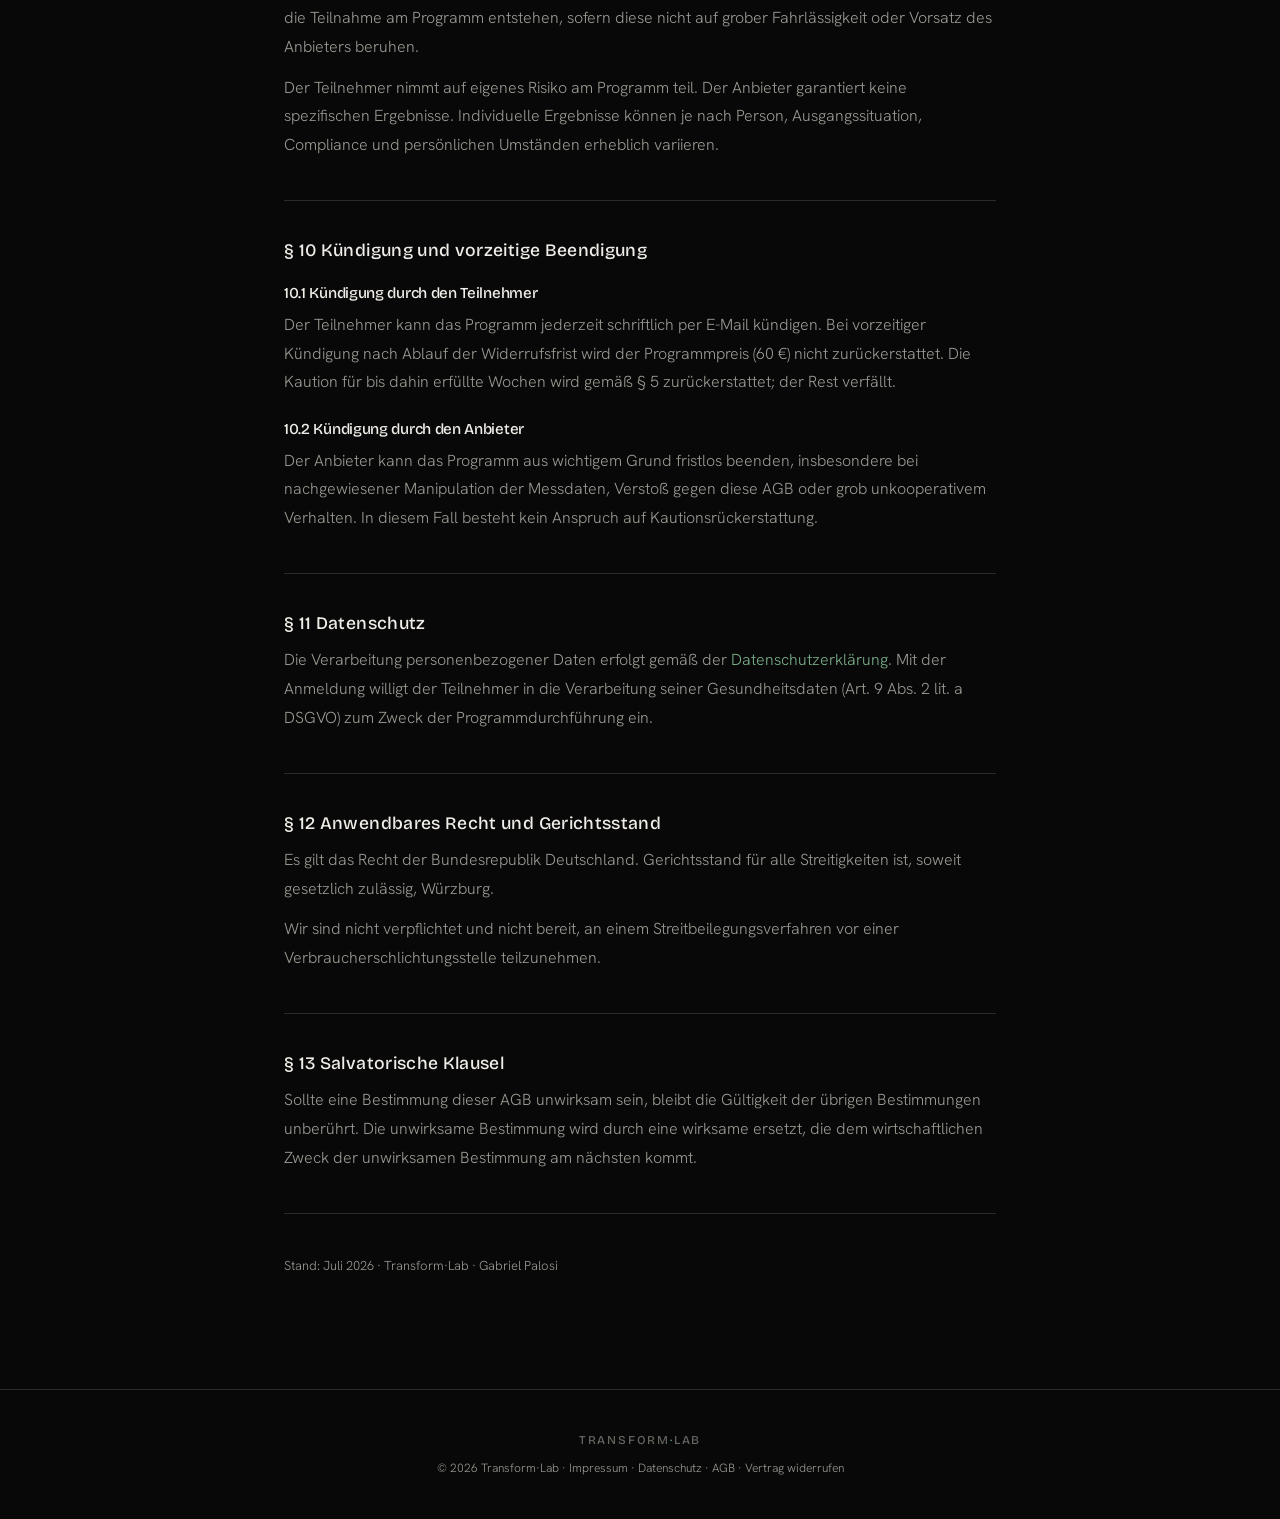
==== commit 65b28f00: "Nur Plan: 48h delivery promise, drop undefined Start-Empfehlungen Per product spec decisions (REGLAS" ====
--- a/agb.html
+++ b/agb.html
@@ -96,7 +96,6 @@
       <ul>
         <li>Persönlicher Ernährungsplan (individuell erstellt)</li>
         <li>Angepasster Trainingsplan (für Fitnessstudio oder Zuhause)</li>
-        <li>Start-Empfehlungen zur Umsetzung</li>
       </ul>
       <p>
         Dieses Modell beinhaltet kein wöchentliches Check-in, kein Tracking durch den Anbieter
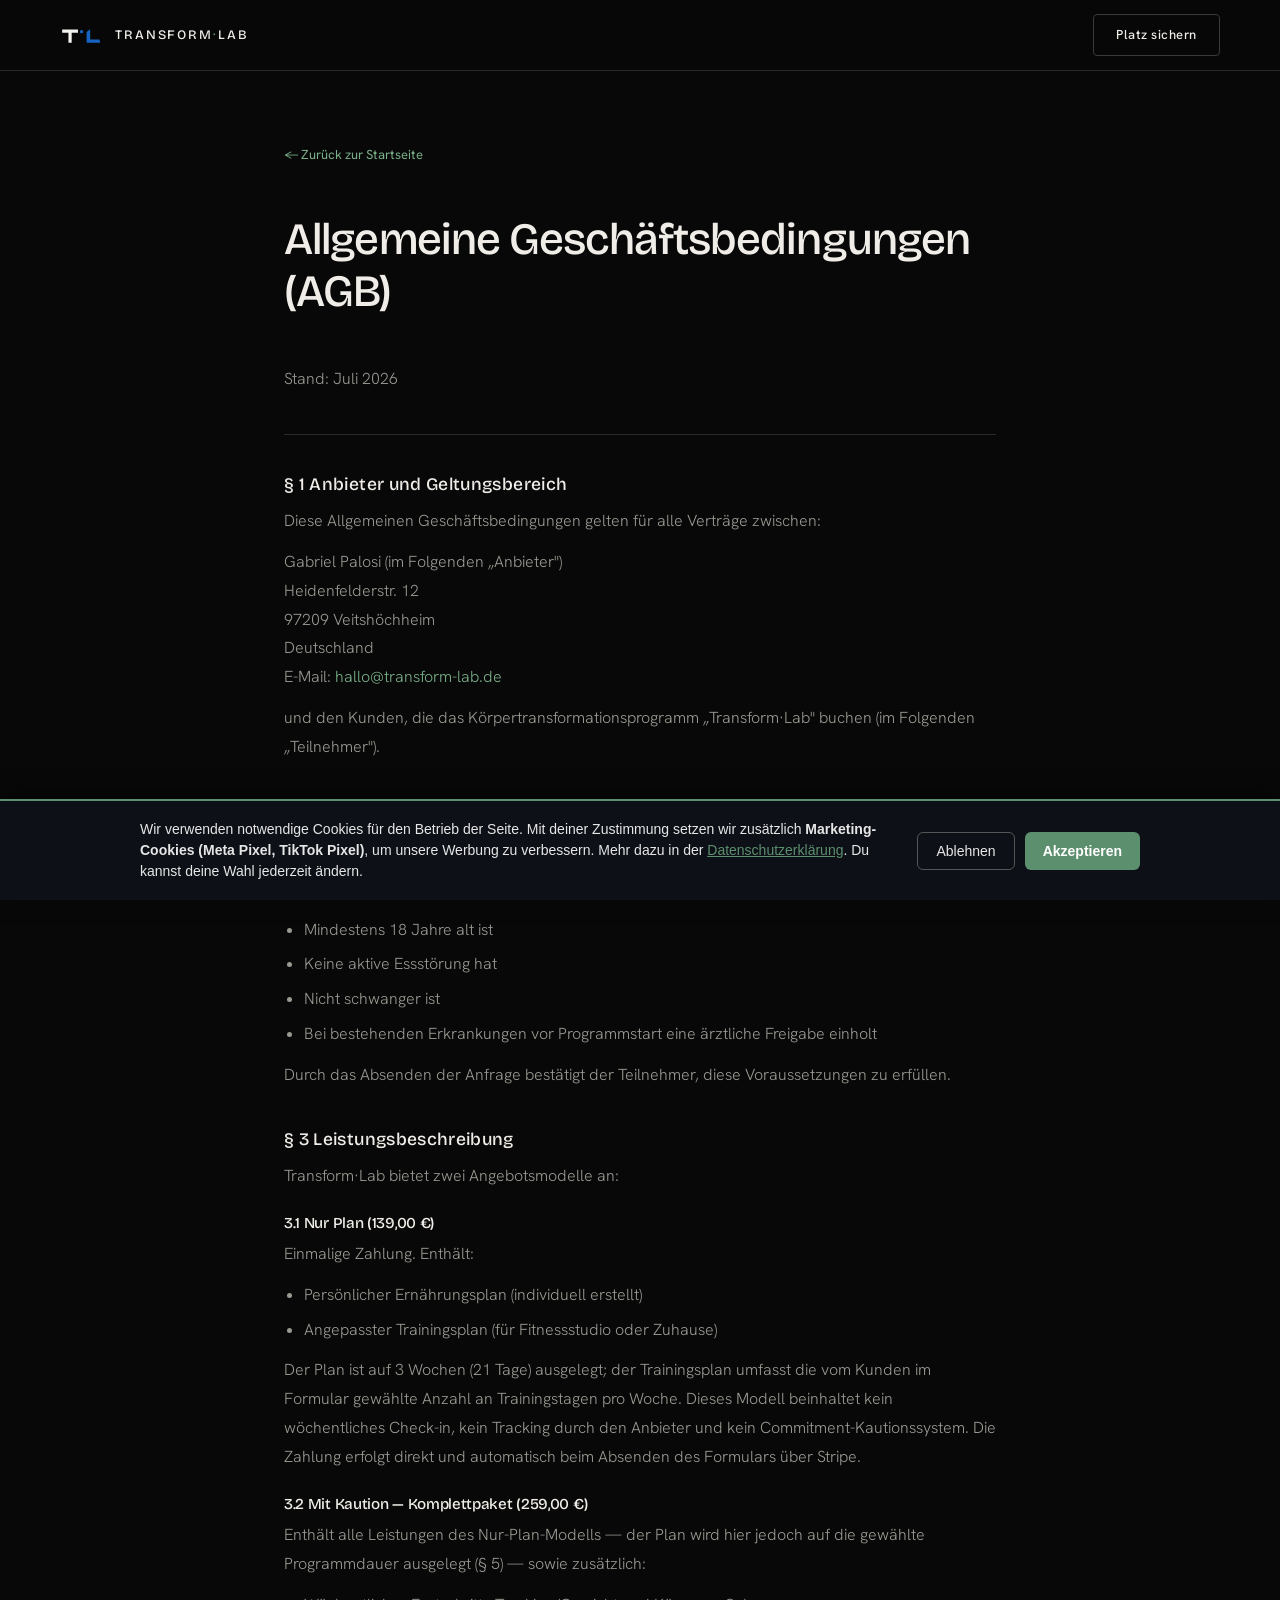
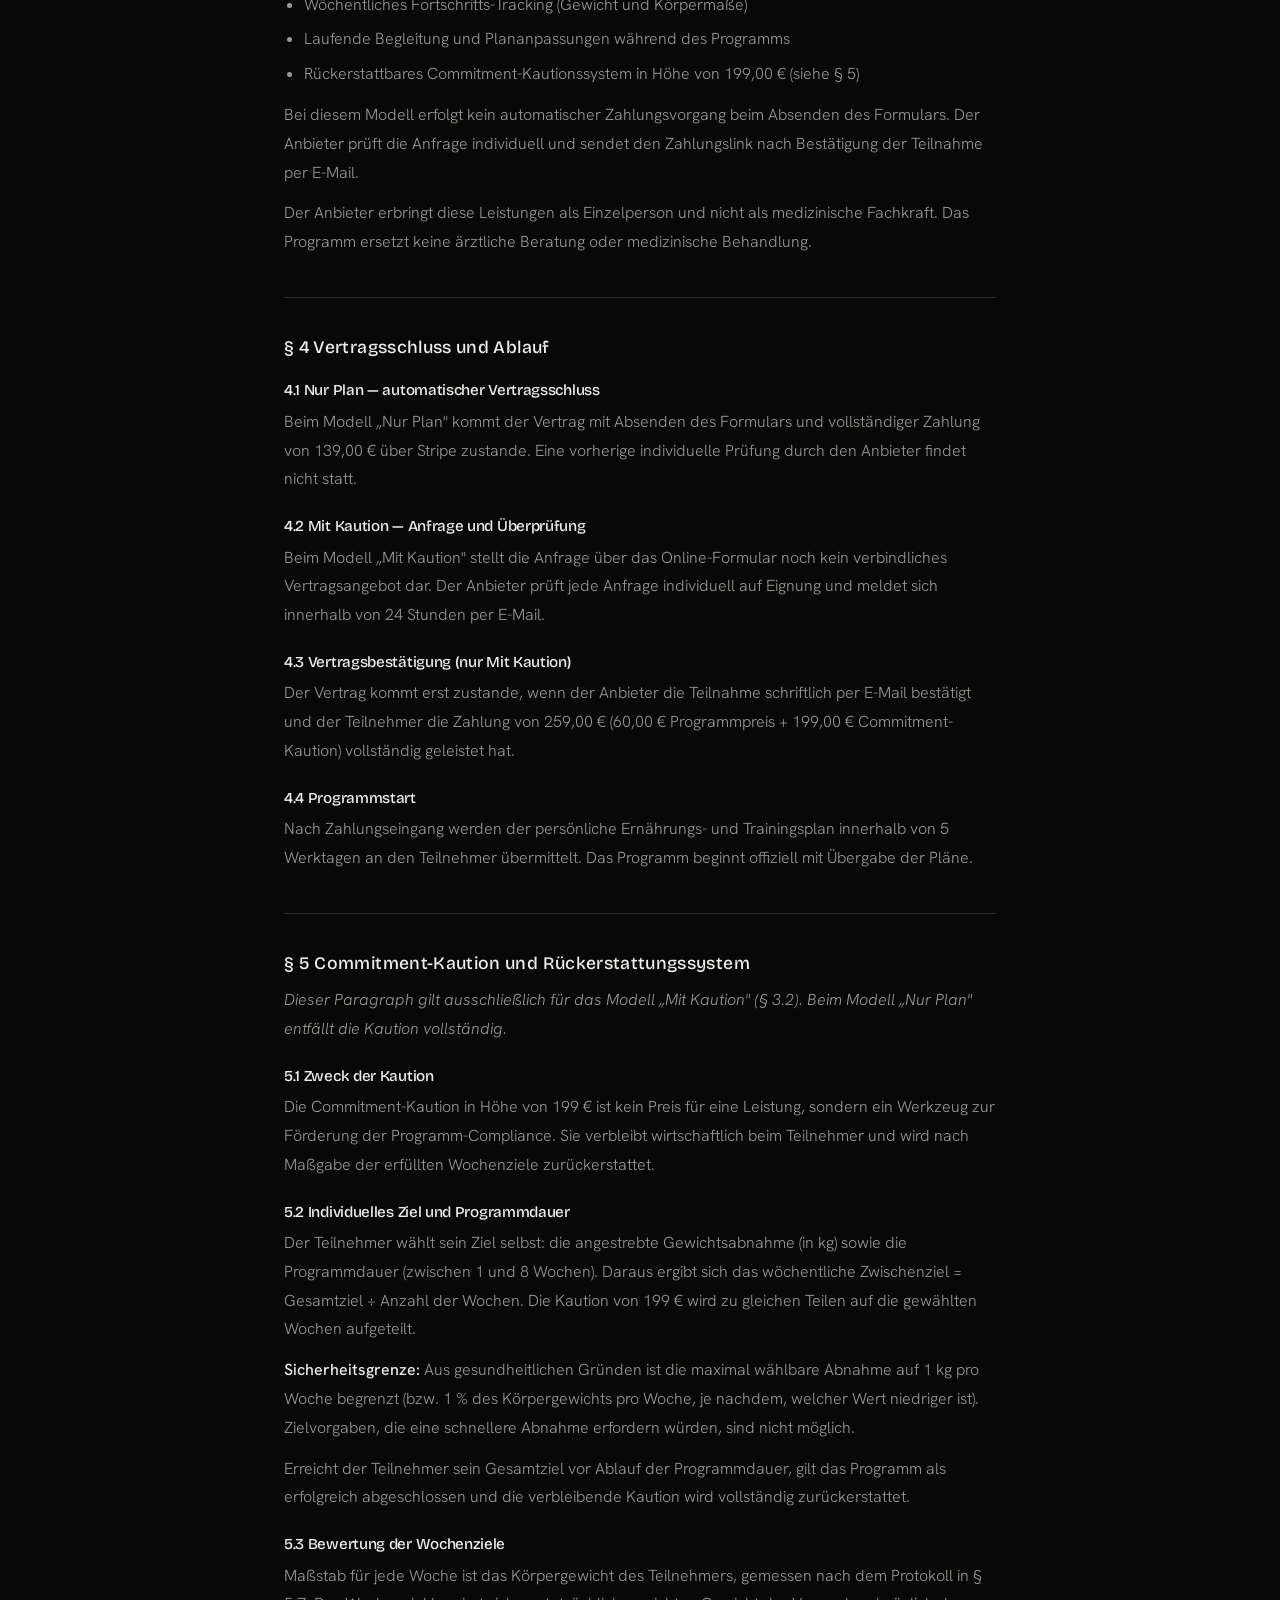
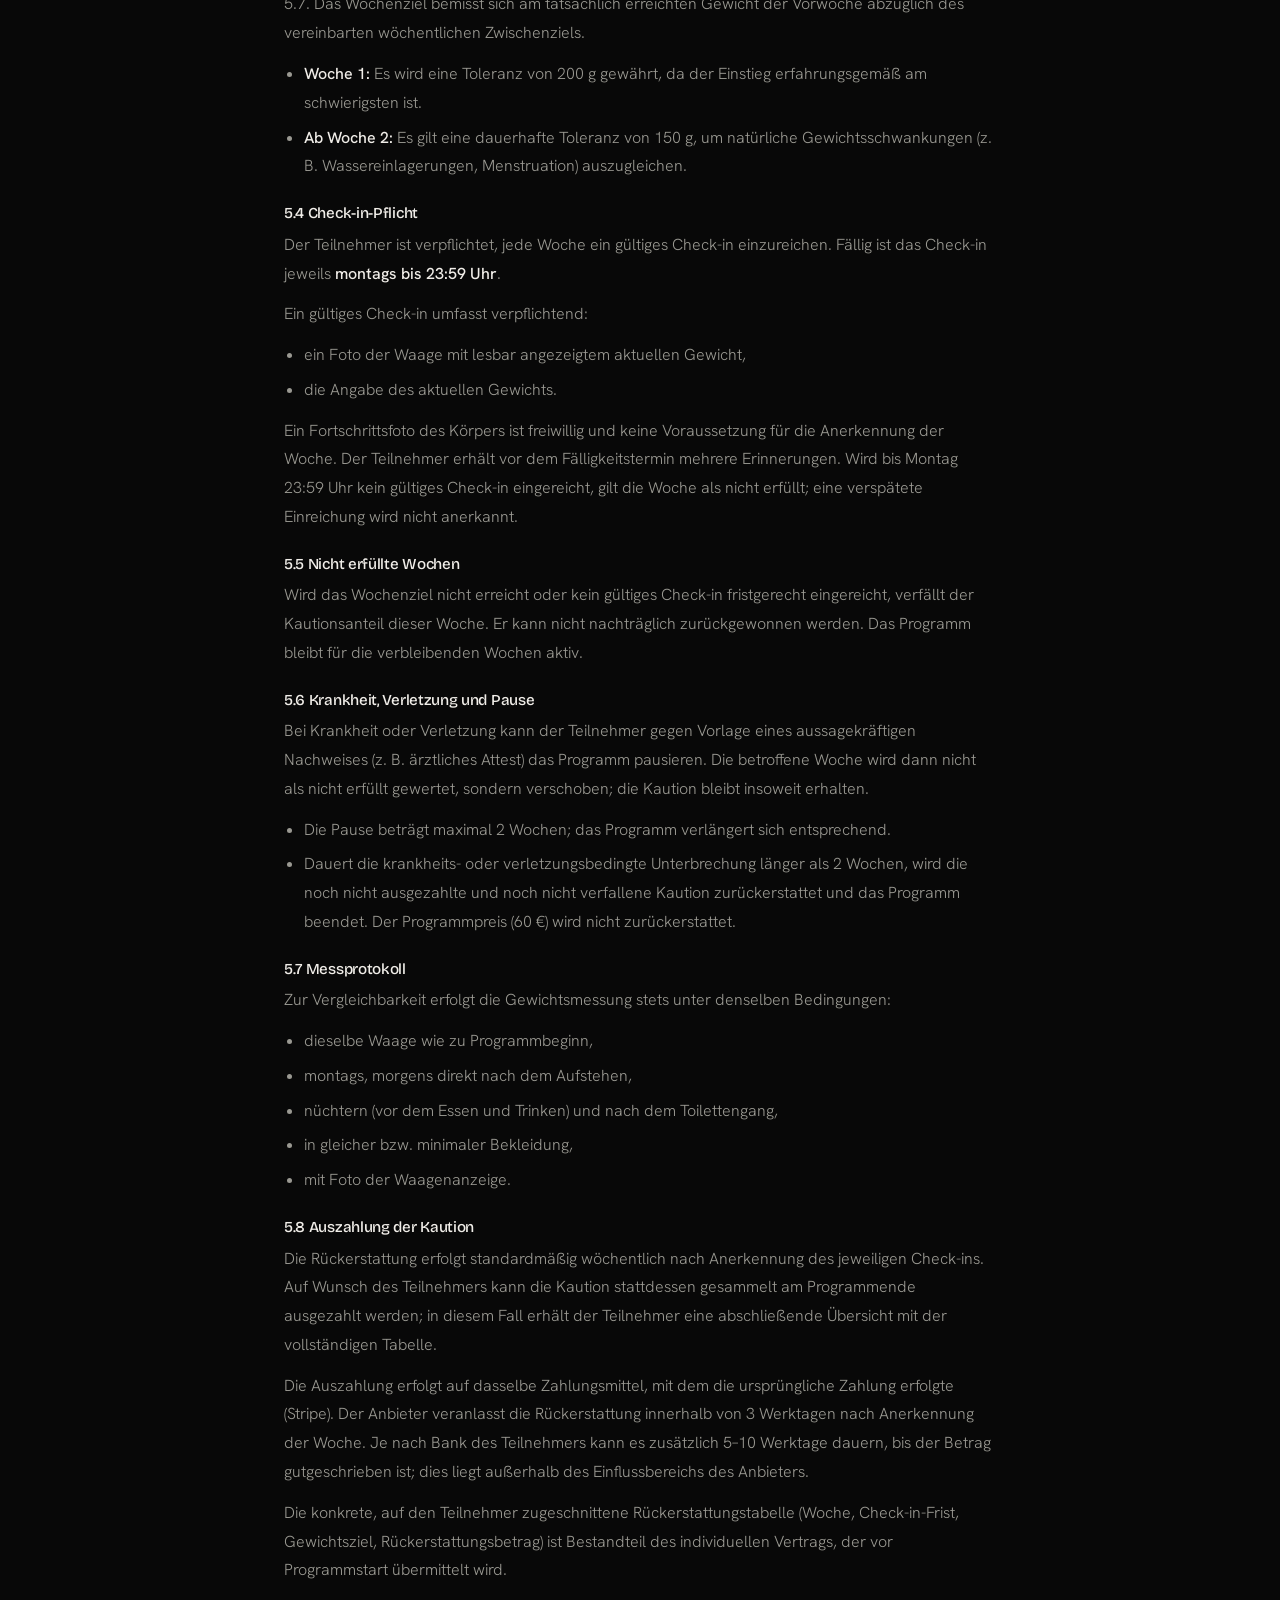
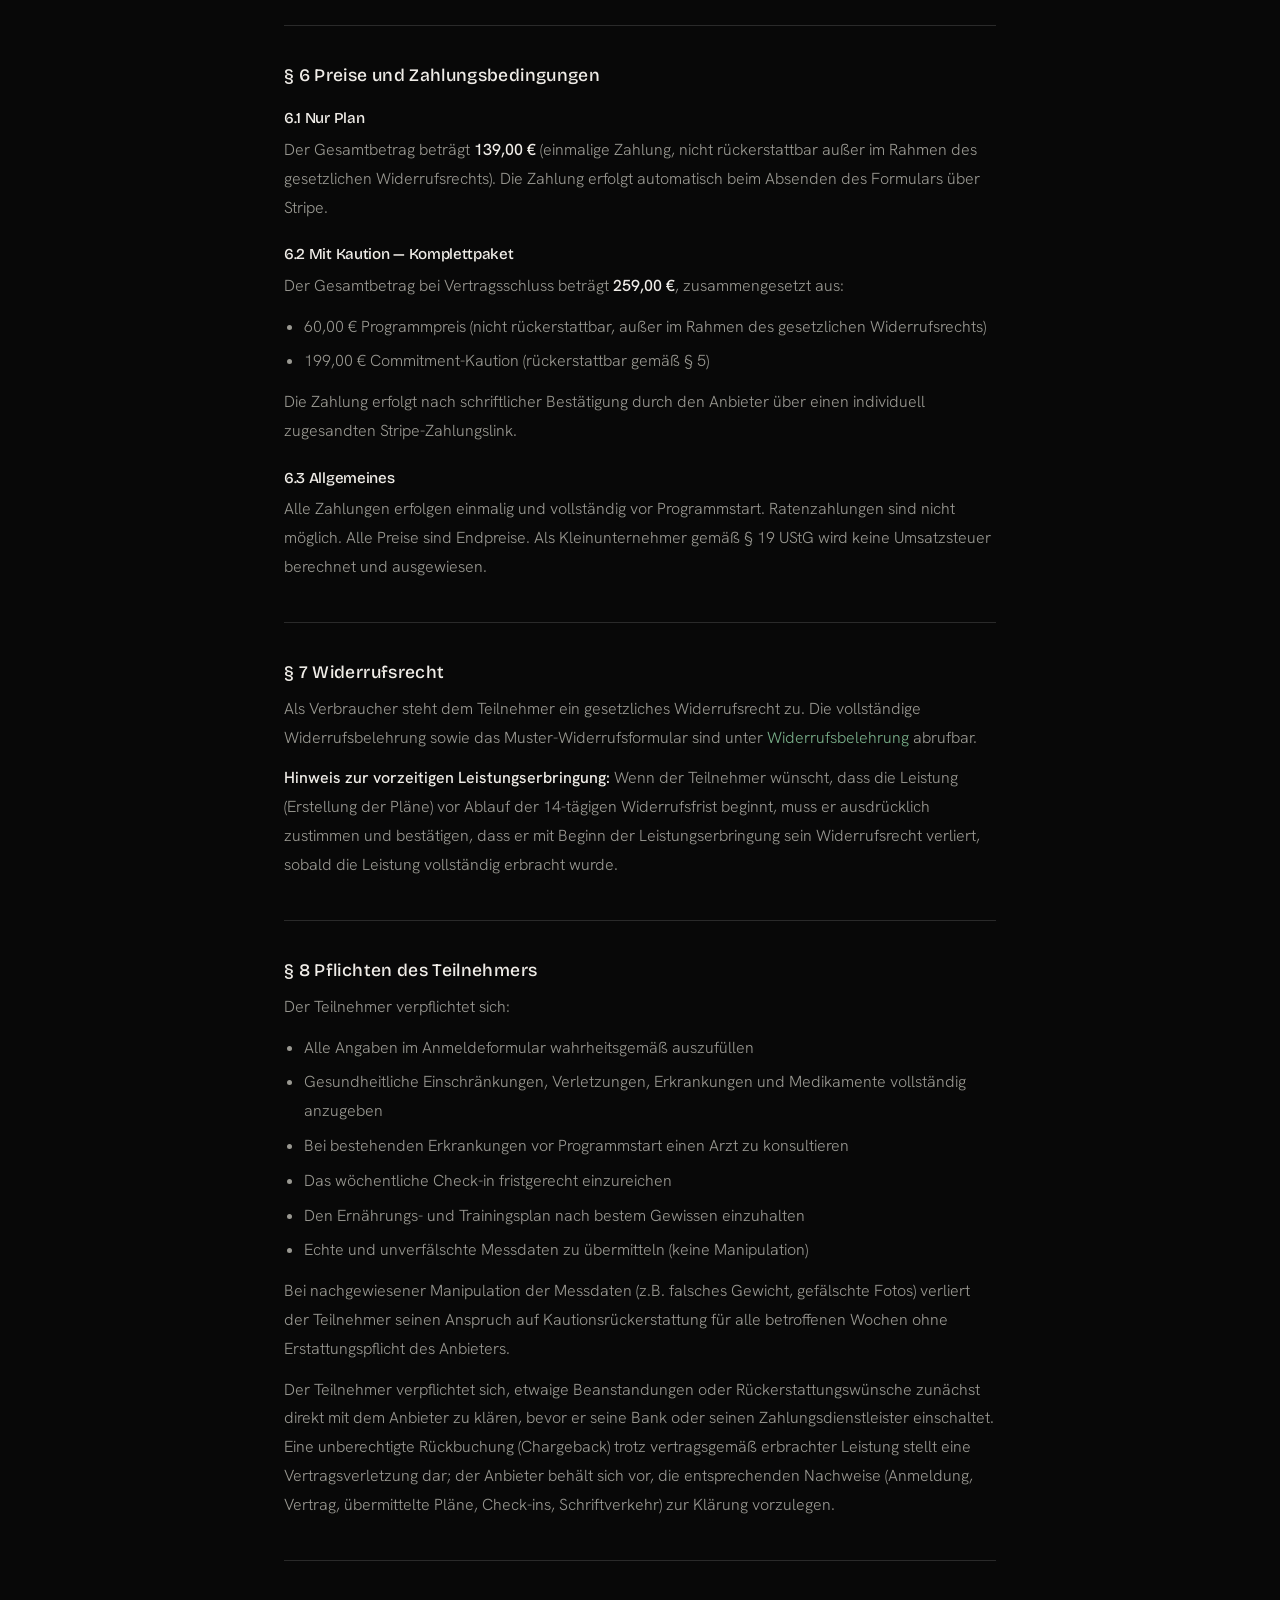
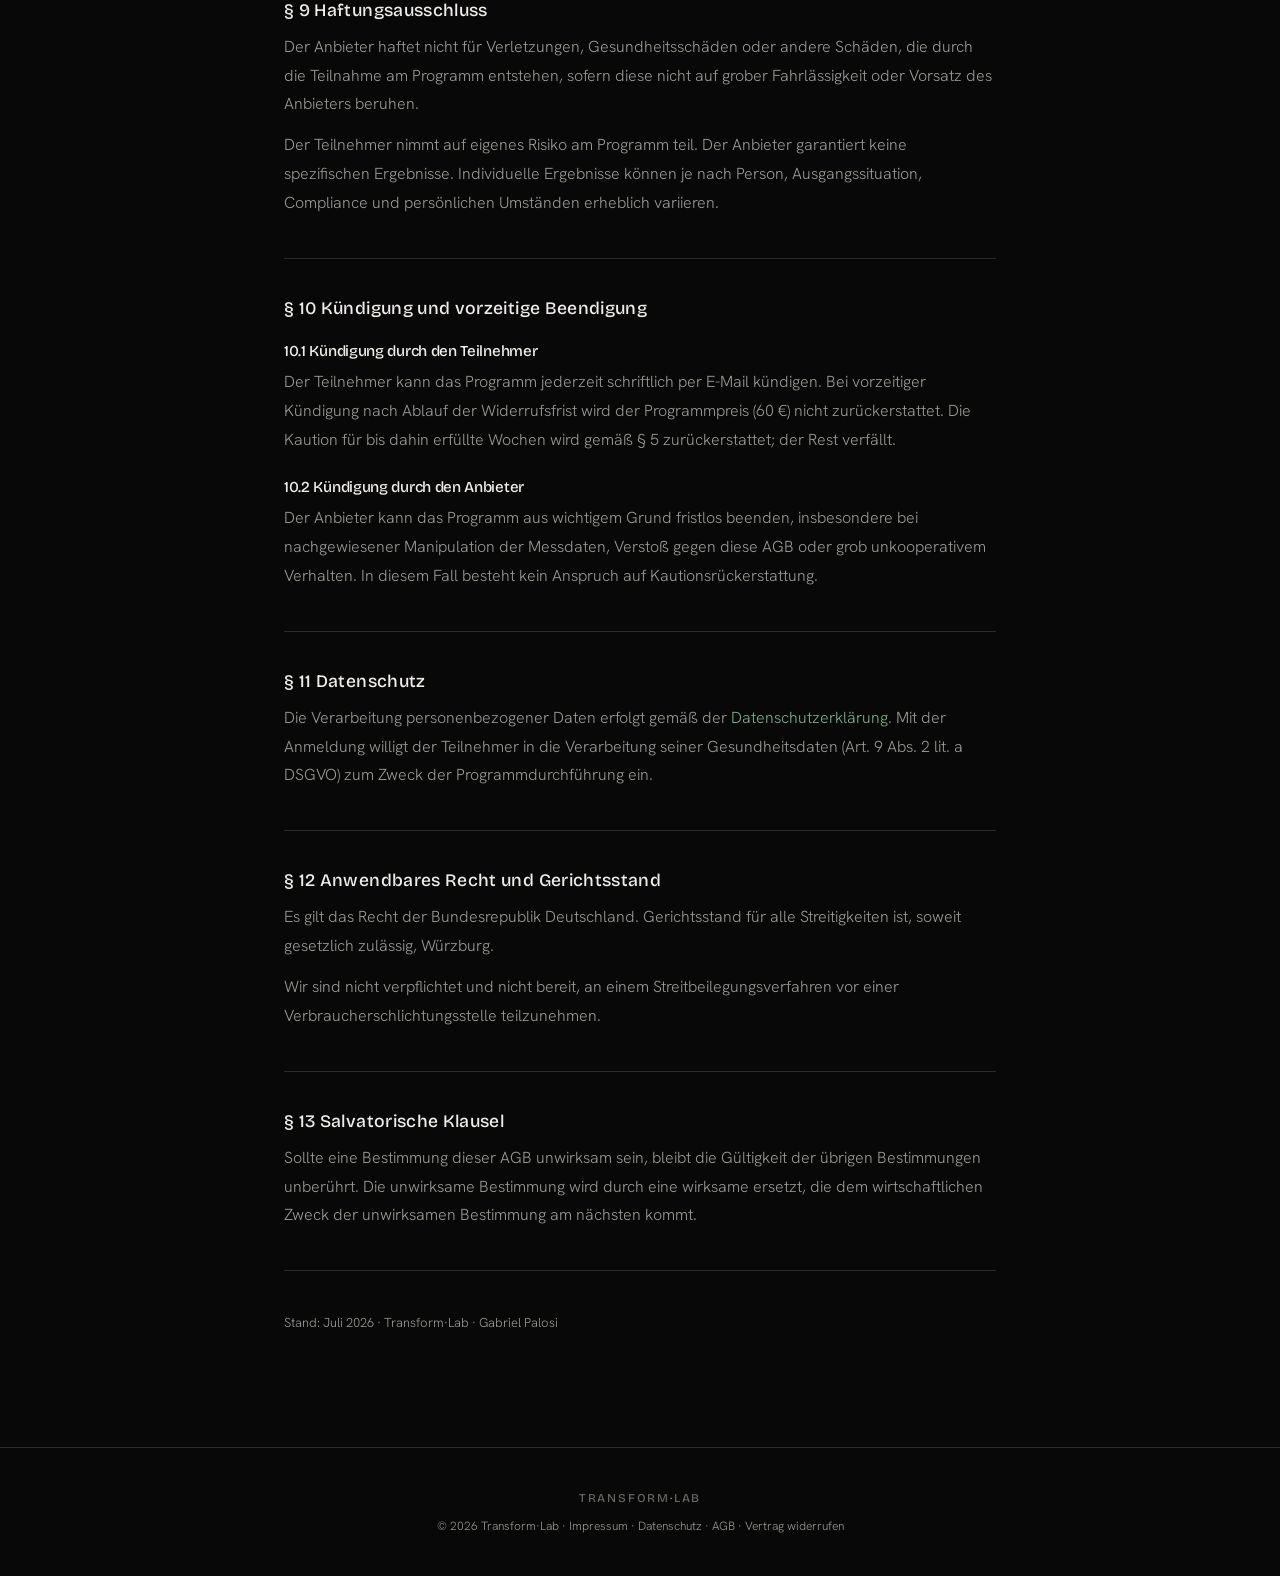
==== commit 46d746ca: "Close fat-loss-only gaps: Schritt 2 goal fixed, AGB plan scope defined - anmeldung-kaution.html (Kau" ====
--- a/agb.html
+++ b/agb.html
@@ -98,13 +98,16 @@
         <li>Angepasster Trainingsplan (für Fitnessstudio oder Zuhause)</li>
       </ul>
       <p>
-        Dieses Modell beinhaltet kein wöchentliches Check-in, kein Tracking durch den Anbieter
+        Der Plan ist auf 3 Wochen (21 Tage) ausgelegt; der Trainingsplan umfasst die vom
+        Kunden im Formular gewählte Anzahl an Trainingstagen pro Woche. Dieses Modell
+        beinhaltet kein wöchentliches Check-in, kein Tracking durch den Anbieter
         und kein Commitment-Kautionssystem. Die Zahlung erfolgt direkt und automatisch beim
         Absenden des Formulars über Stripe.
       </p>
 
       <h3>3.2 Mit Kaution — Komplettpaket (259,00 €)</h3>
-      <p>Enthält alle Leistungen des Nur-Plan-Modells sowie zusätzlich:</p>
+      <p>Enthält alle Leistungen des Nur-Plan-Modells — der Plan wird hier jedoch auf die
+        gewählte Programmdauer ausgelegt (§ 5) — sowie zusätzlich:</p>
       <ul>
         <li>Wöchentliches Fortschritts-Tracking (Gewicht und Körpermaße)</li>
         <li>Laufende Begleitung und Plananpassungen während des Programms</li>
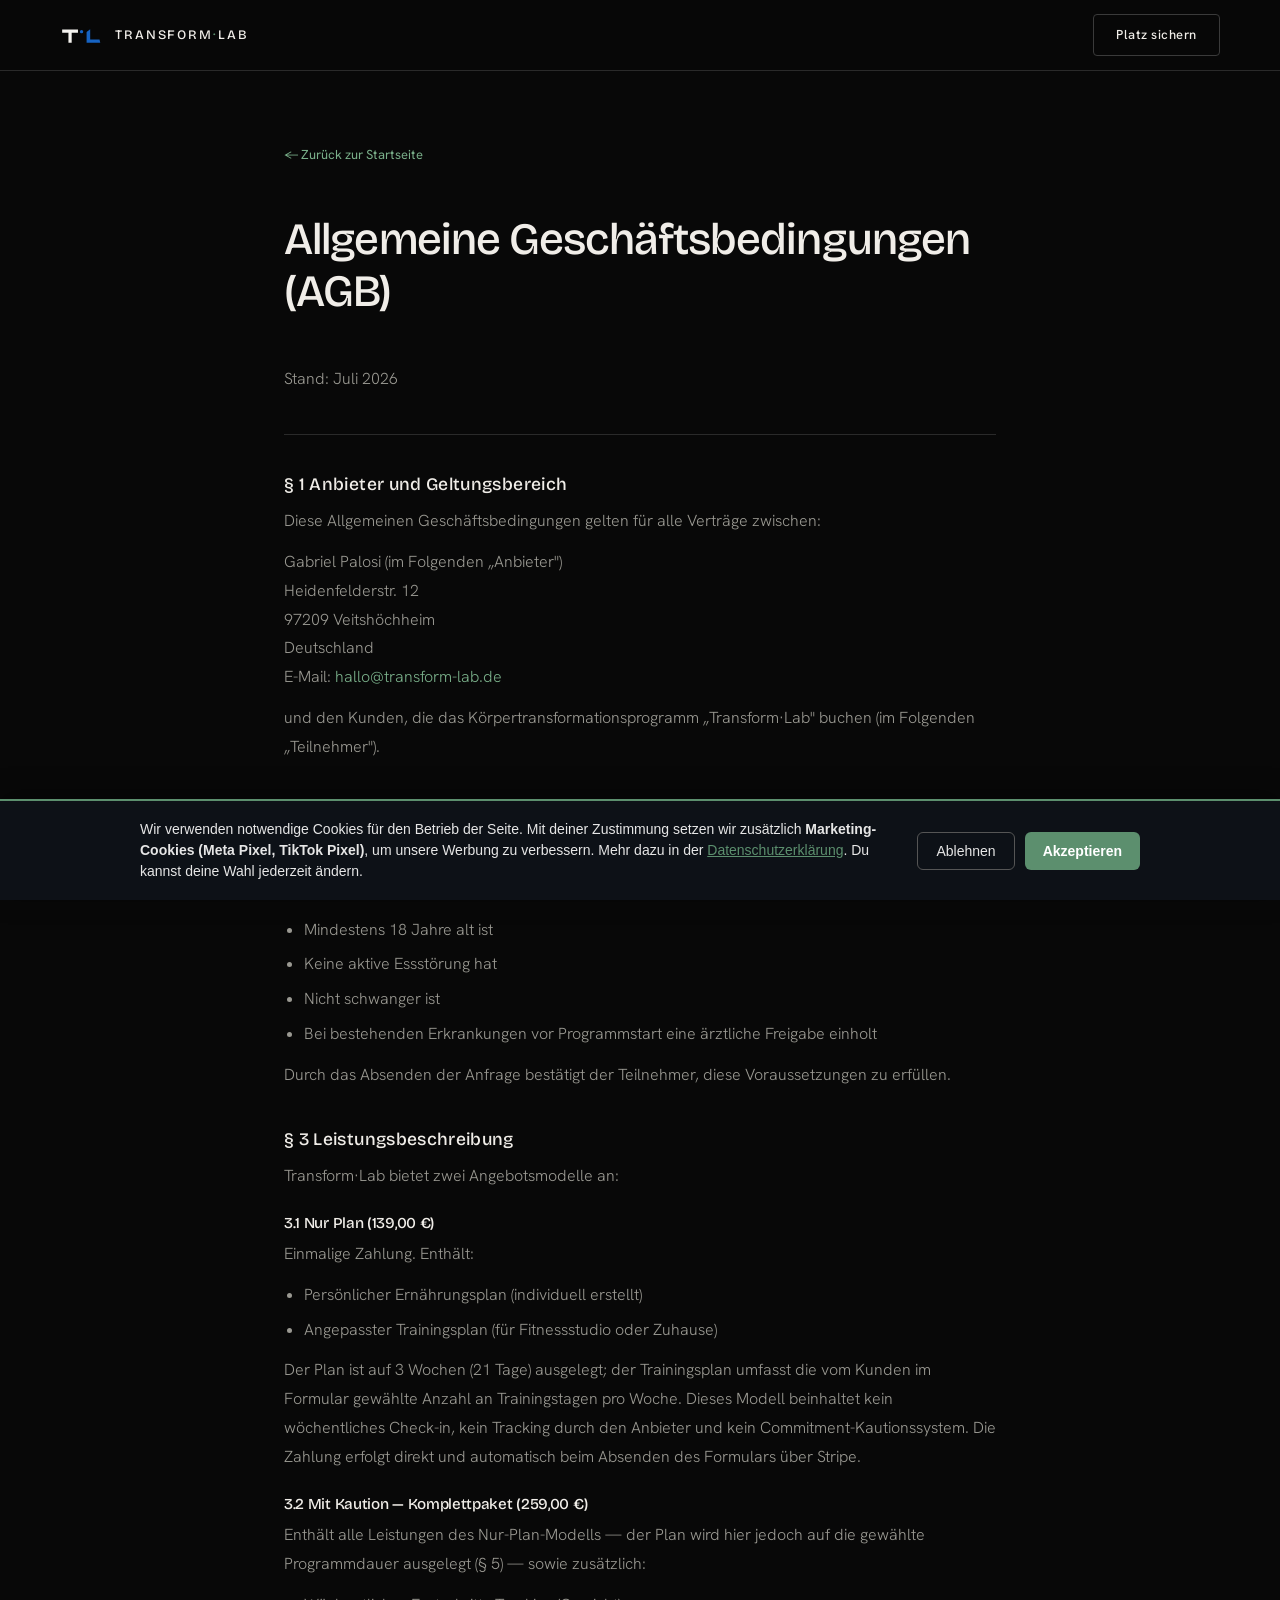
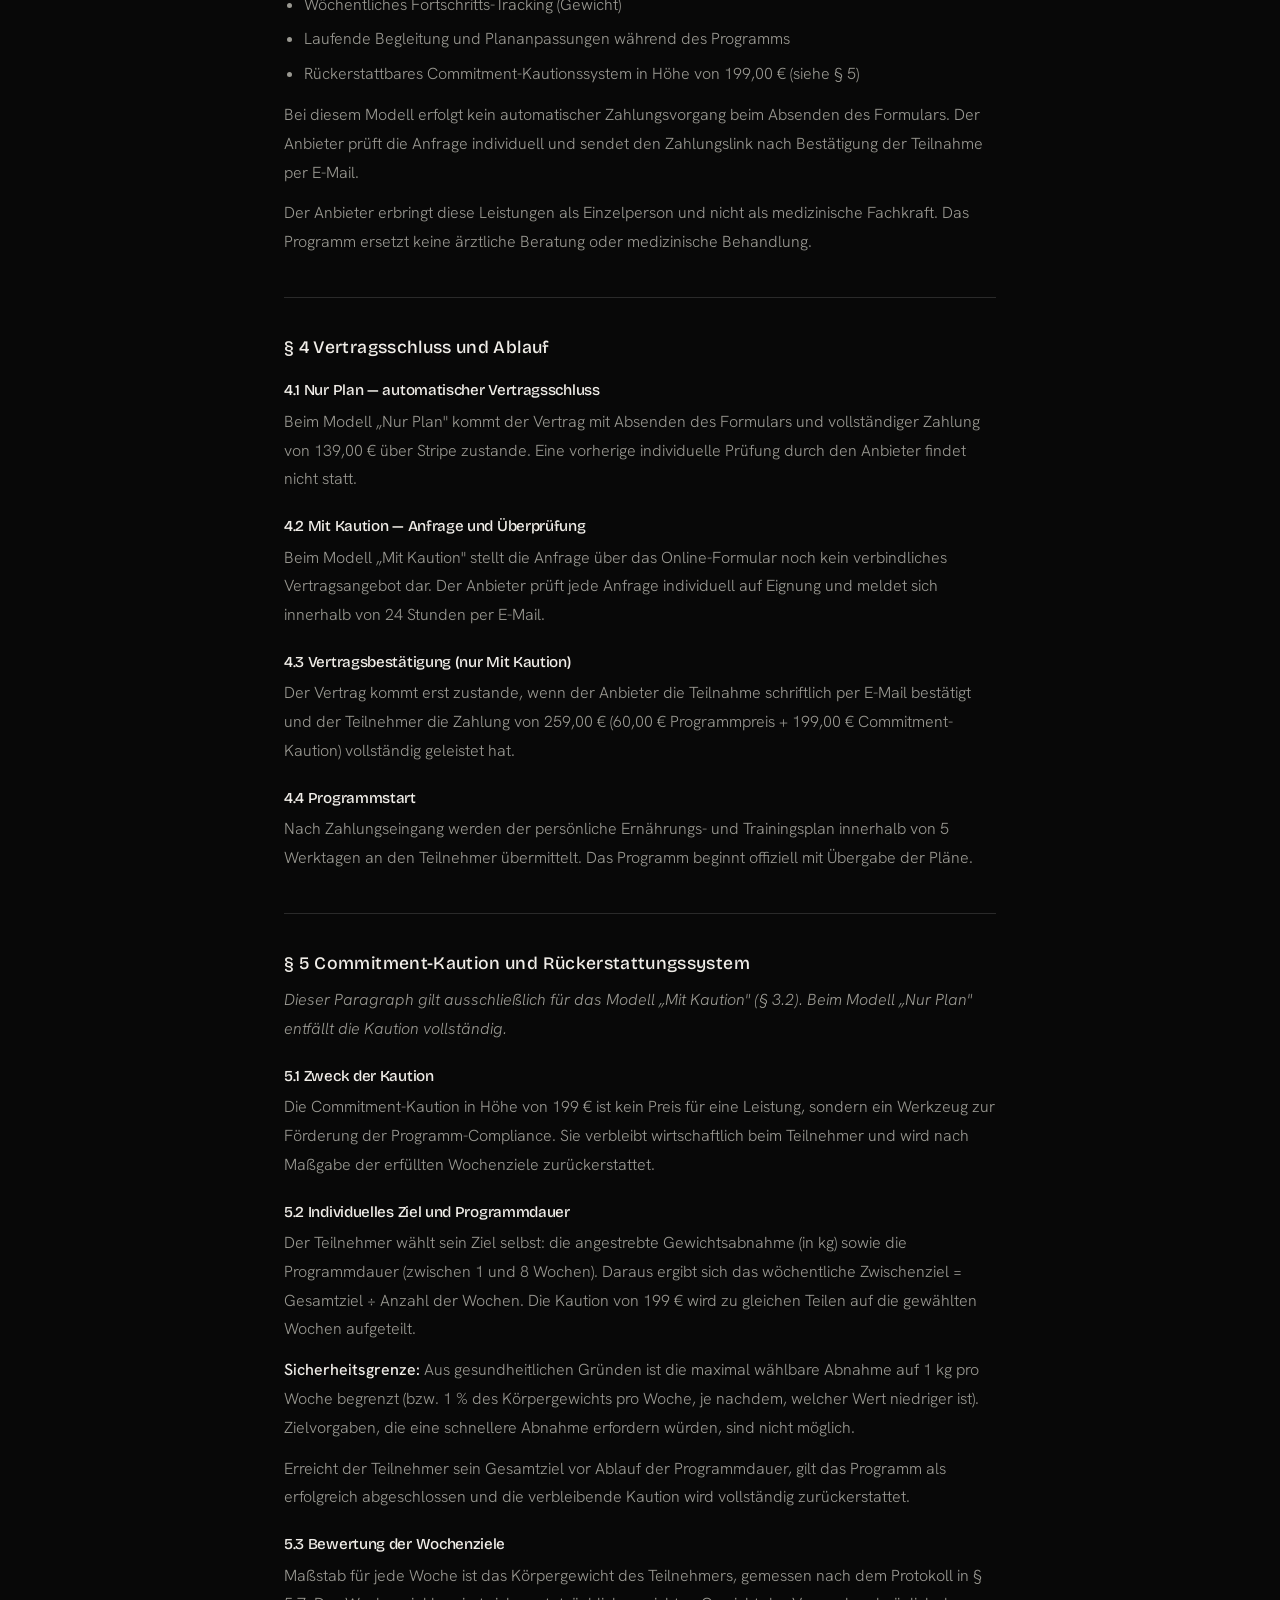
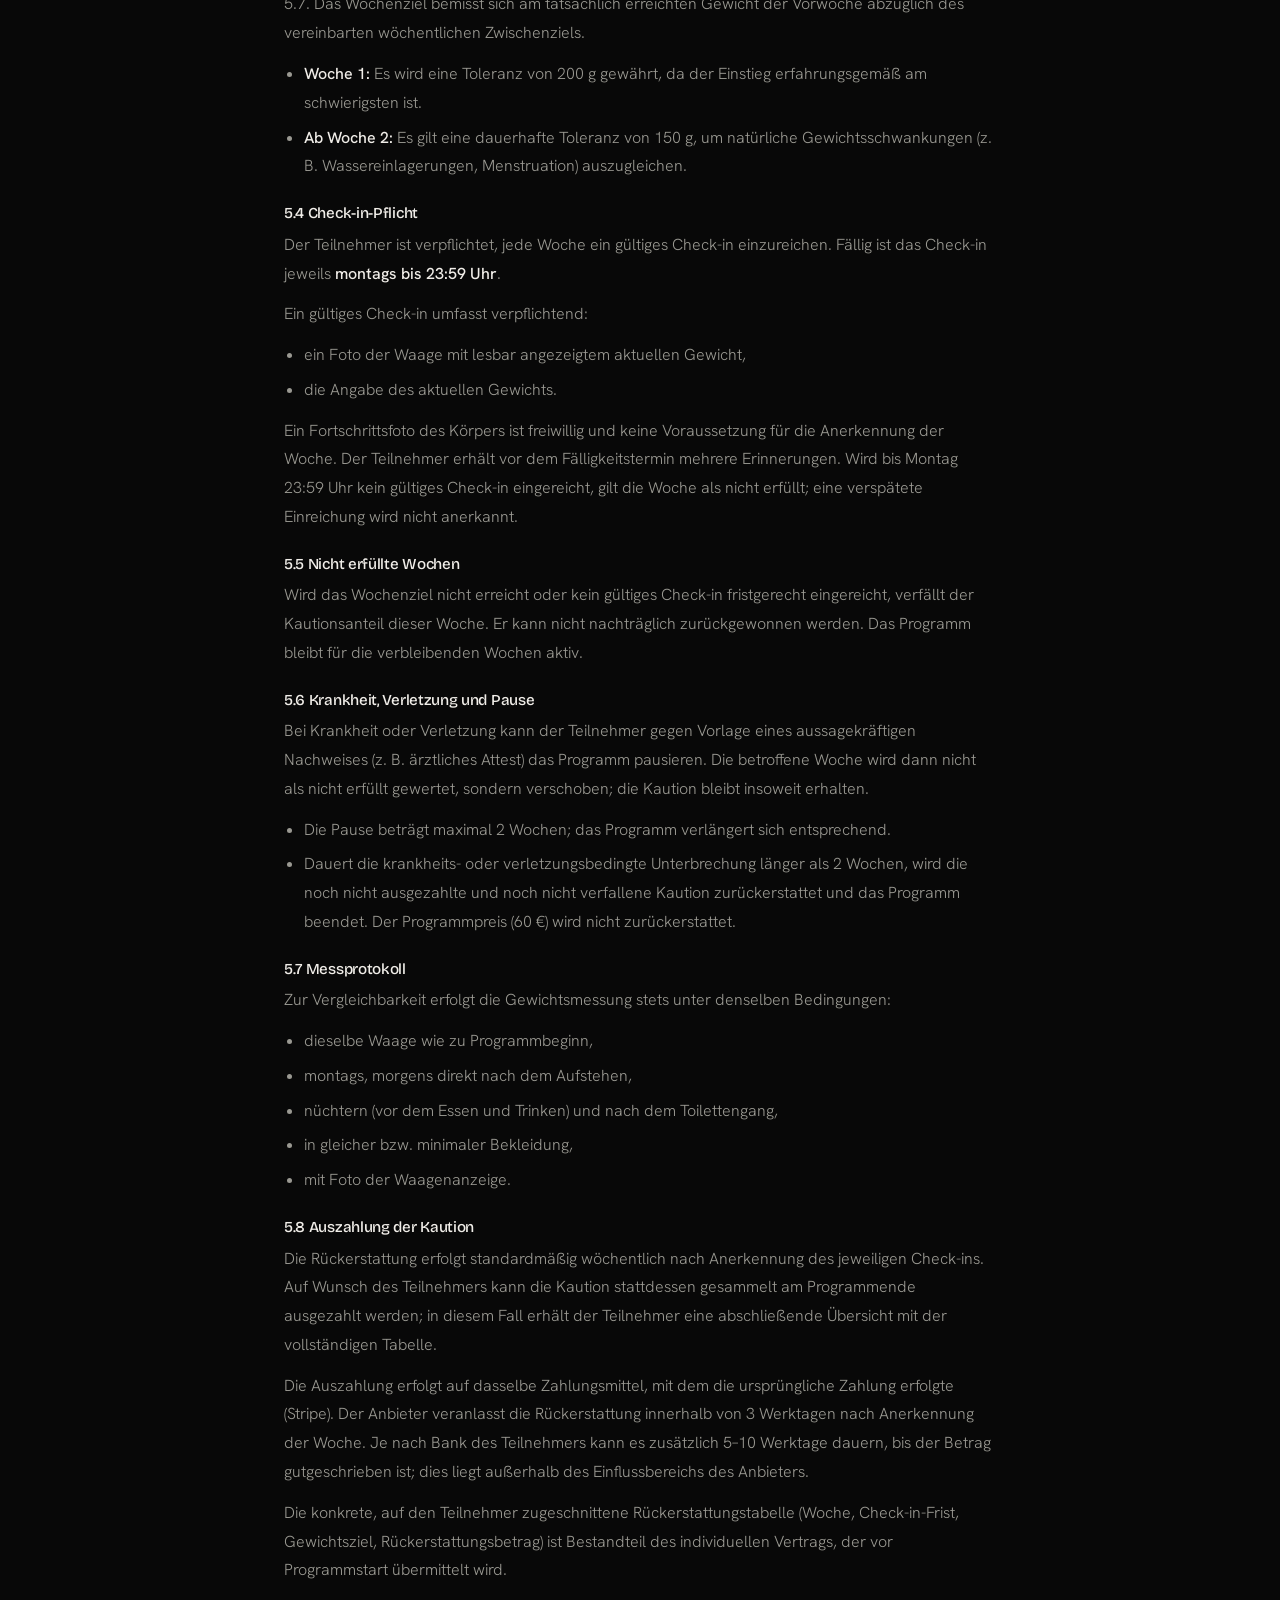
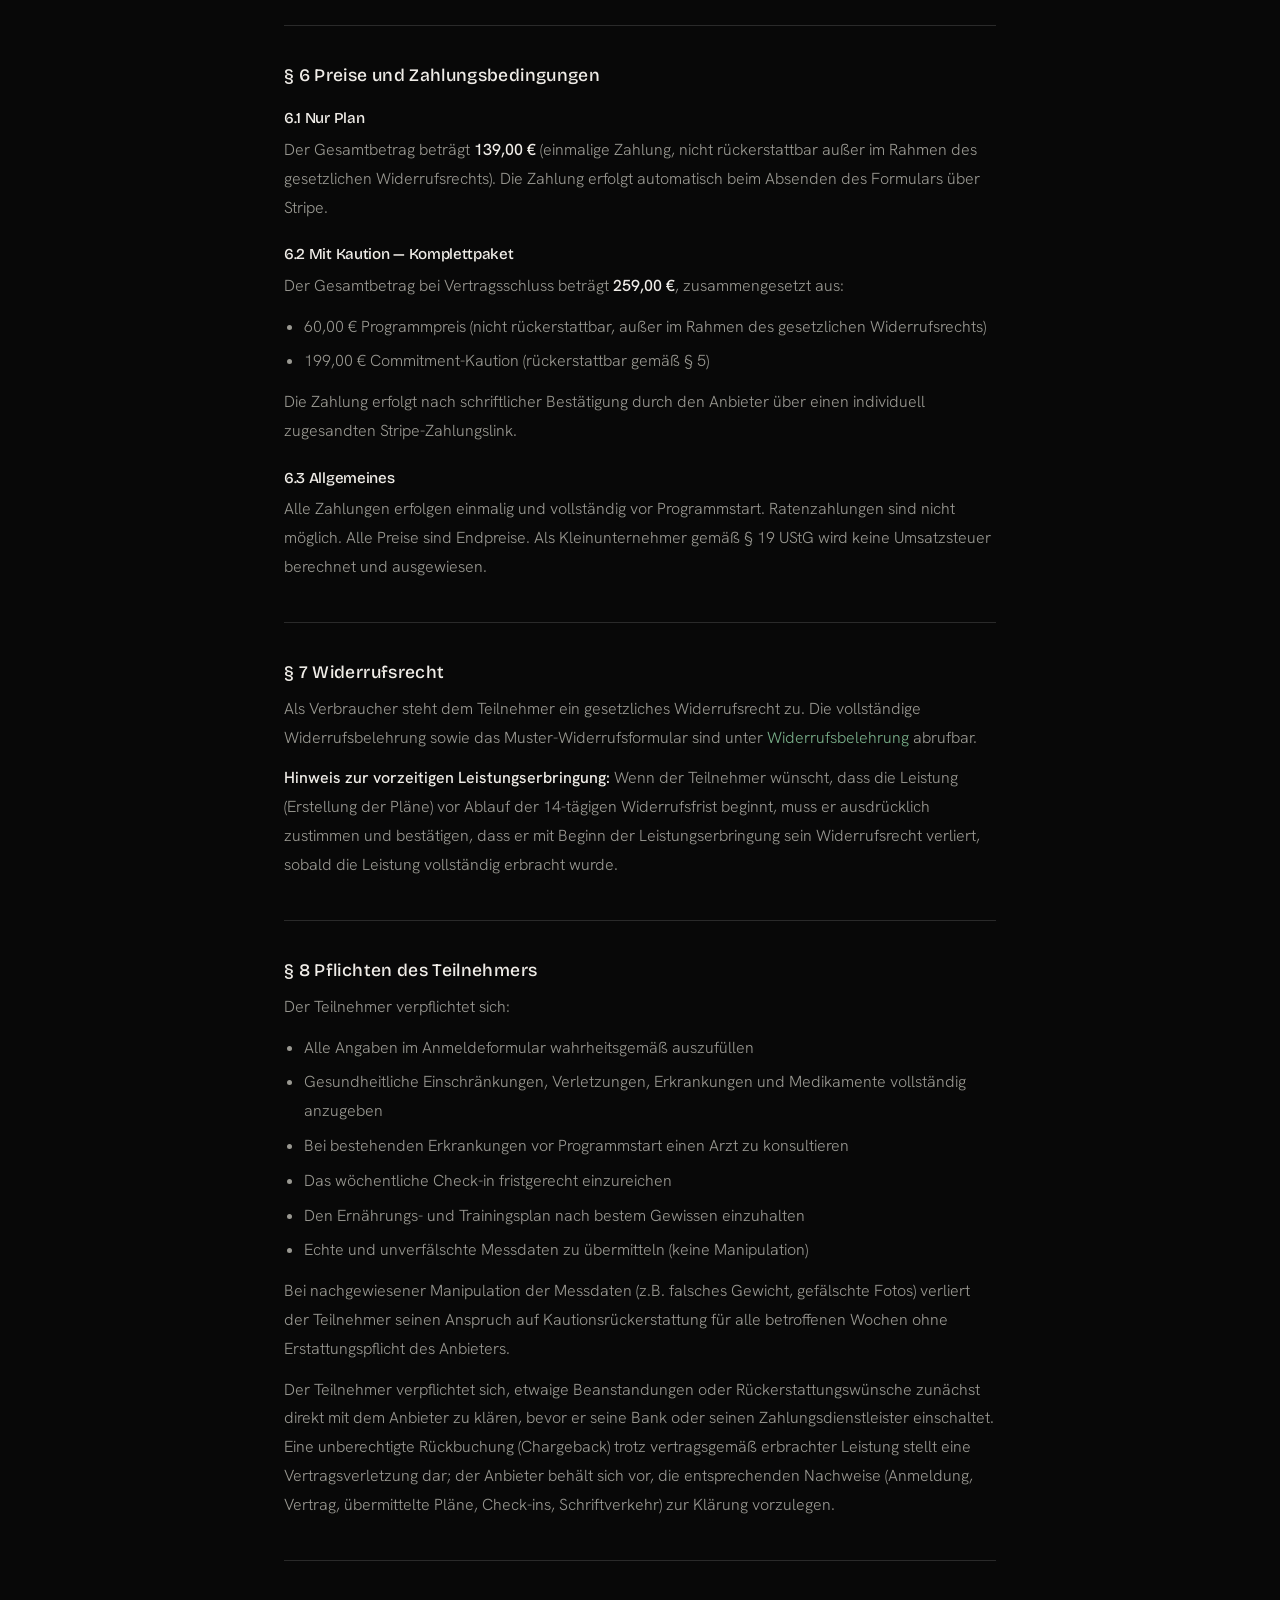
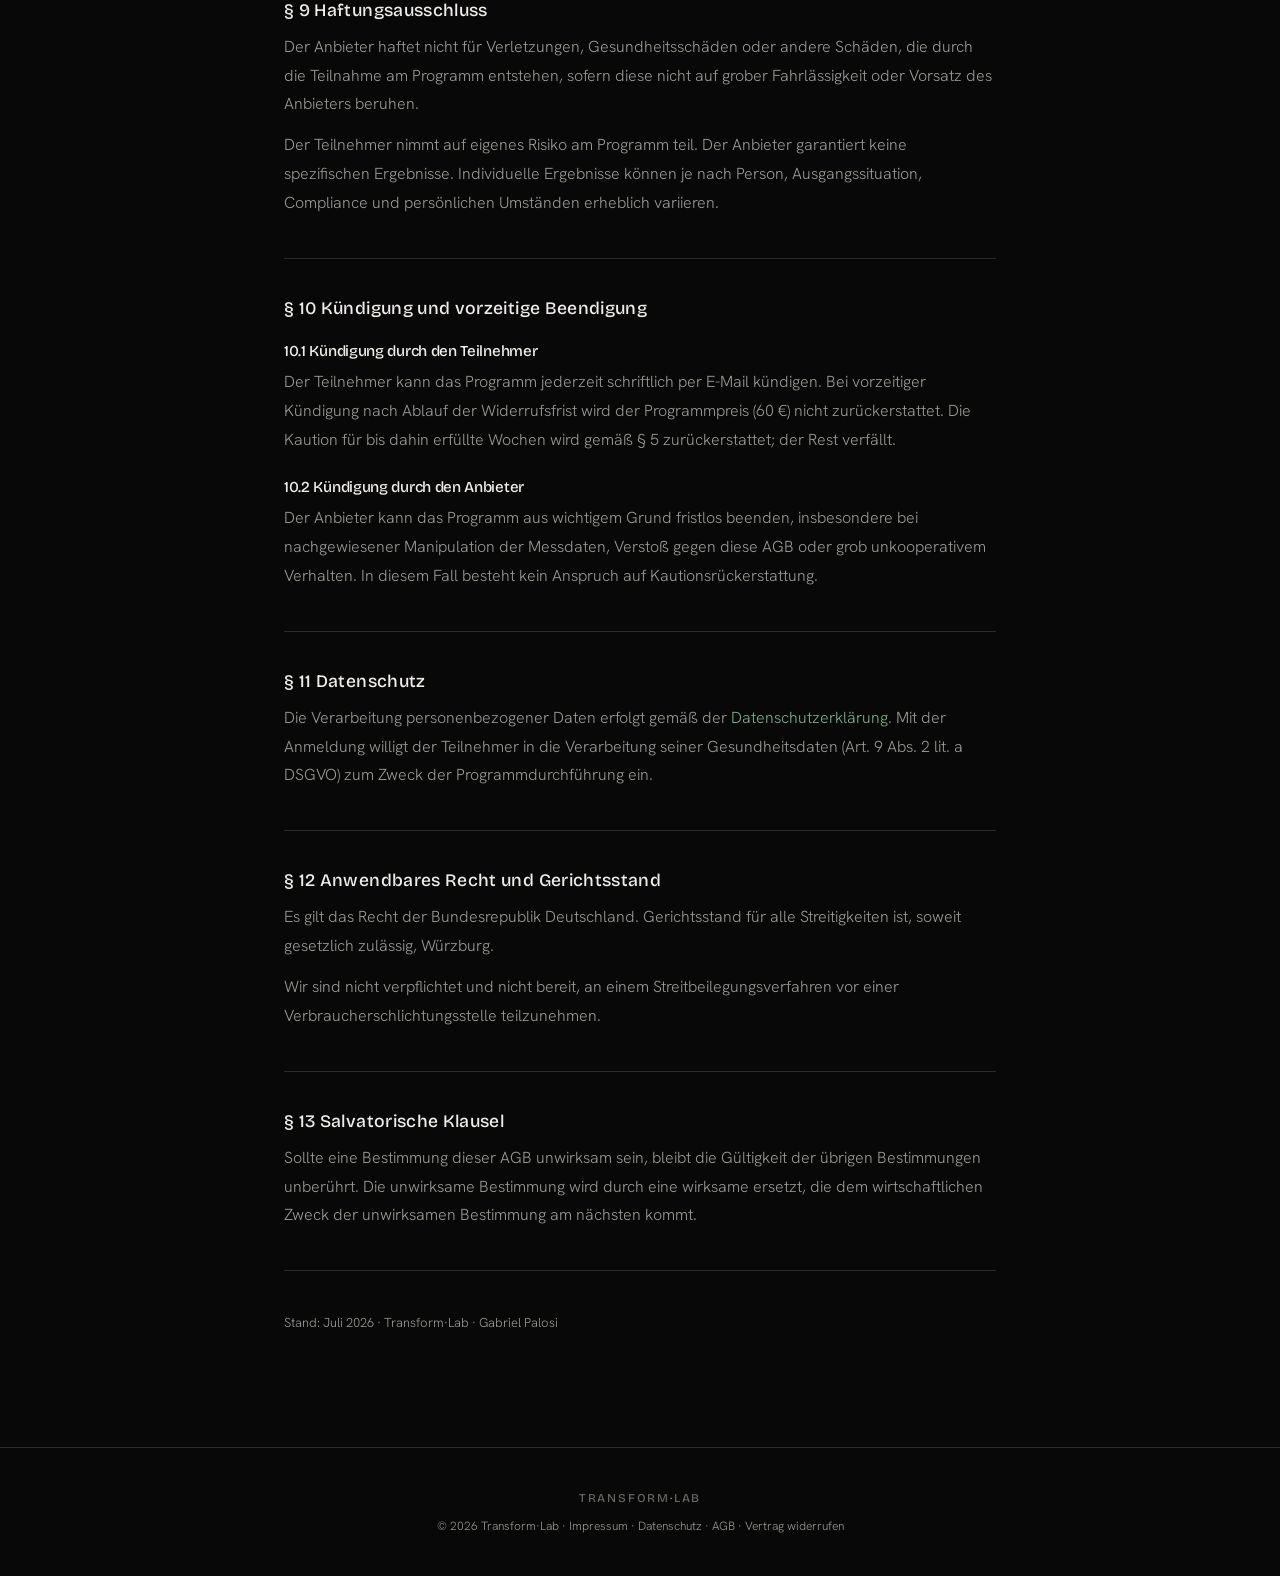
==== commit bbd355d7: "Fix AGB self-contradiction, harmonize limits, validate fat-loss goal - AGB 3.2 promised "Fortschritt" ====
--- a/agb.html
+++ b/agb.html
@@ -109,7 +109,7 @@
       <p>Enthält alle Leistungen des Nur-Plan-Modells — der Plan wird hier jedoch auf die
         gewählte Programmdauer ausgelegt (§ 5) — sowie zusätzlich:</p>
       <ul>
-        <li>Wöchentliches Fortschritts-Tracking (Gewicht und Körpermaße)</li>
+        <li>Wöchentliches Fortschritts-Tracking (Gewicht)</li>
         <li>Laufende Begleitung und Plananpassungen während des Programms</li>
         <li>Rückerstattbares Commitment-Kautionssystem in Höhe von 199,00 € (siehe § 5)</li>
       </ul>
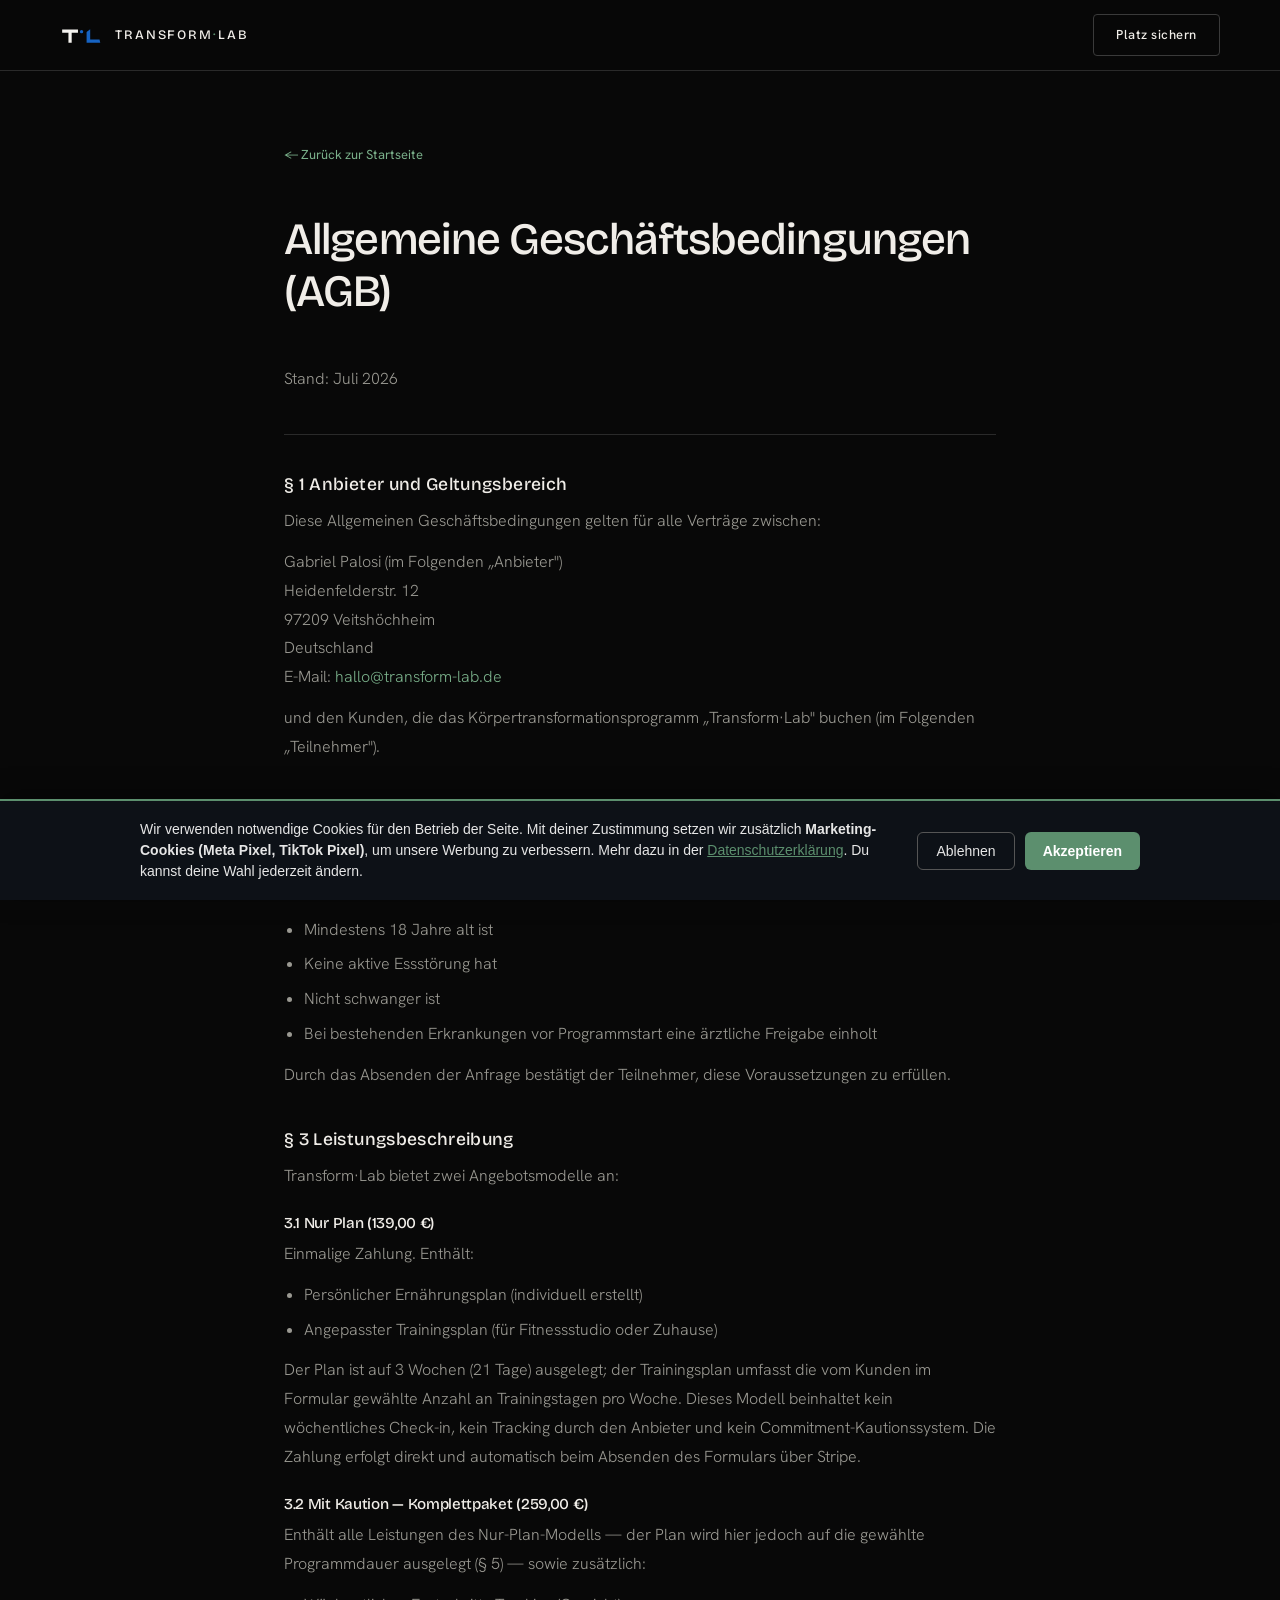
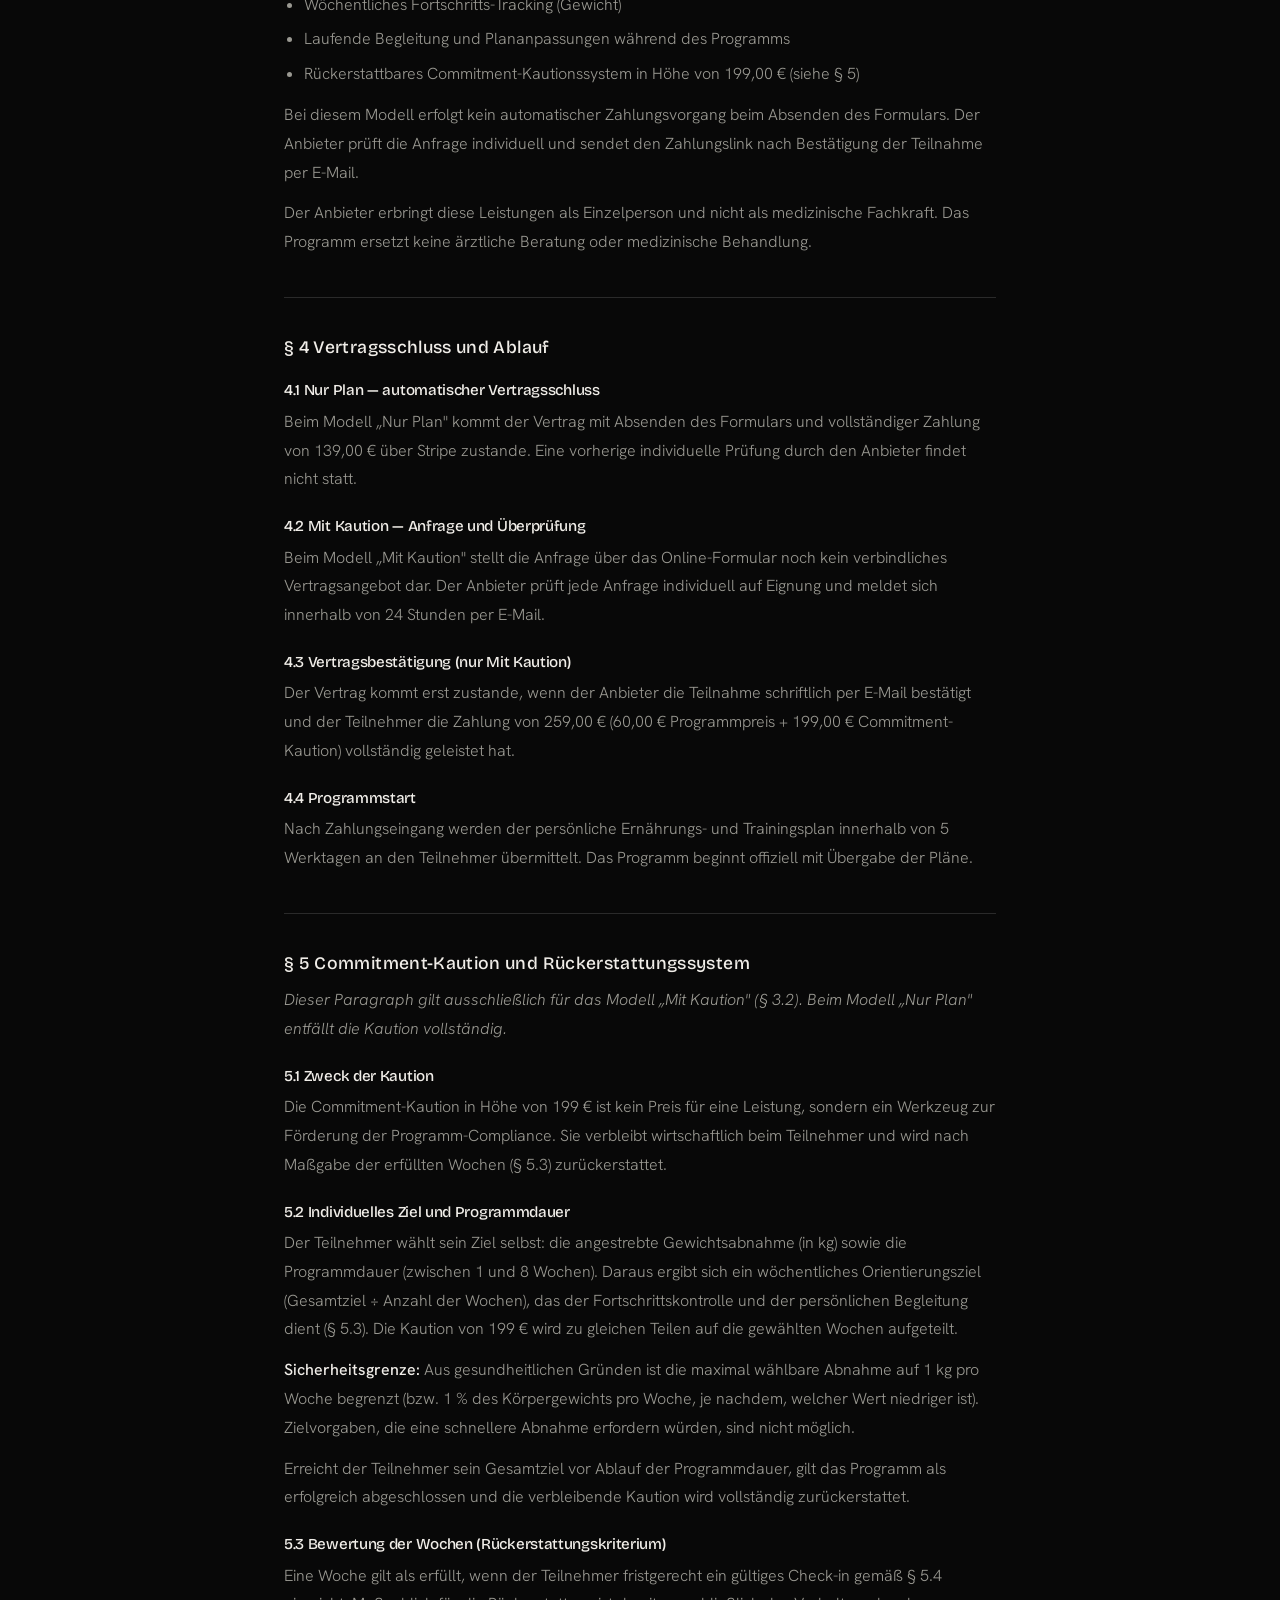
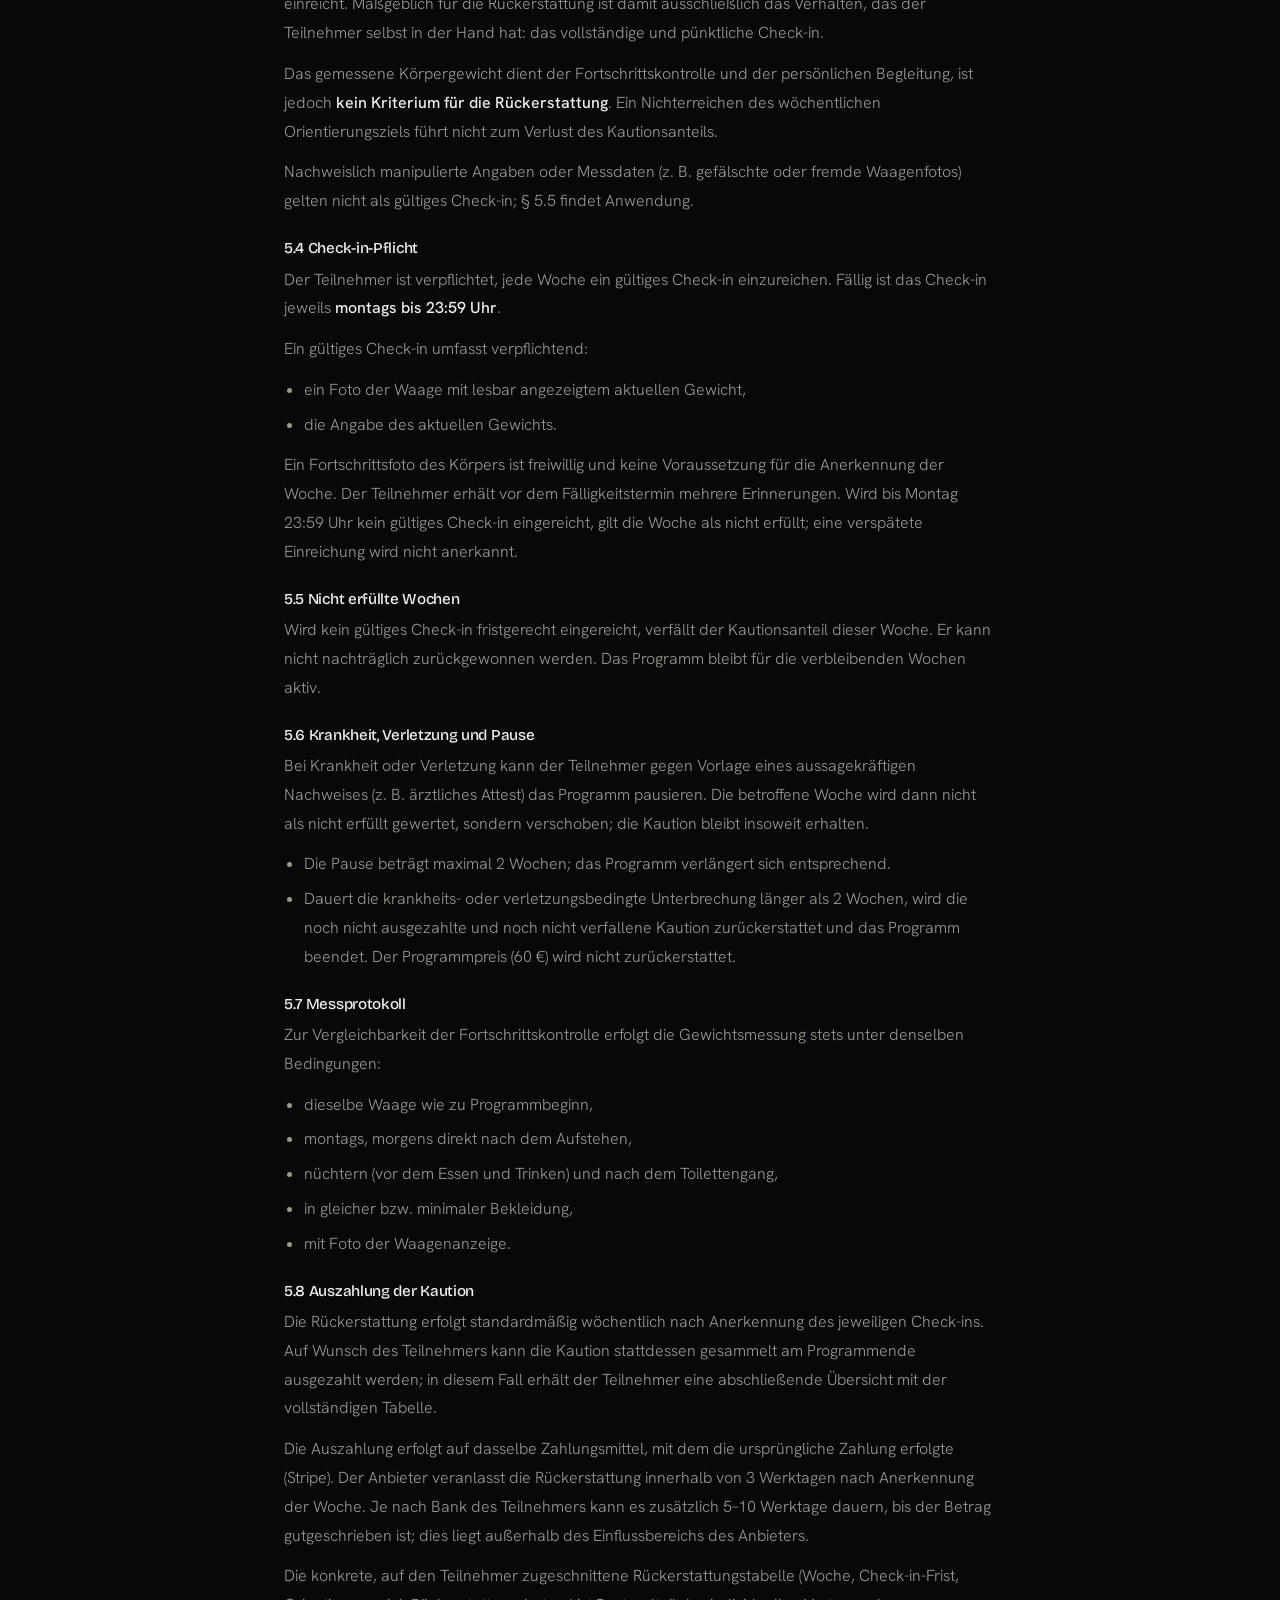
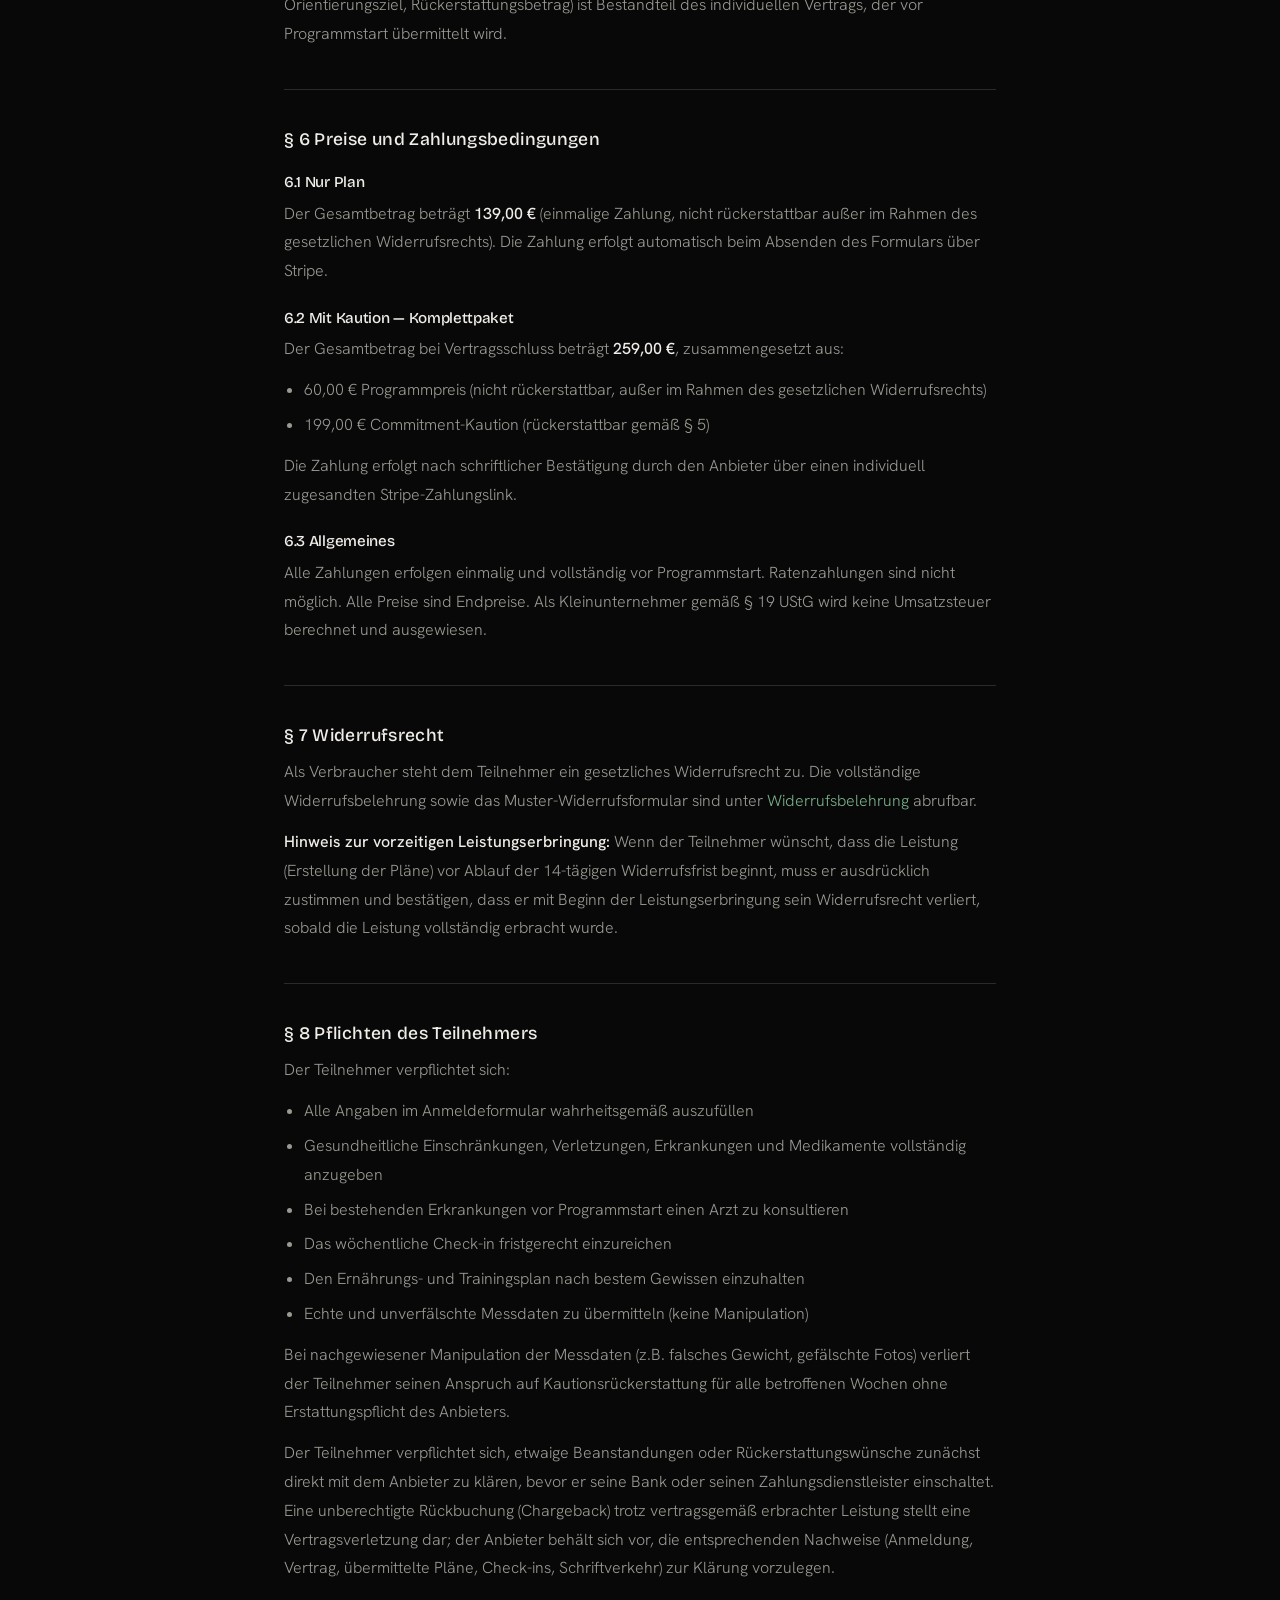
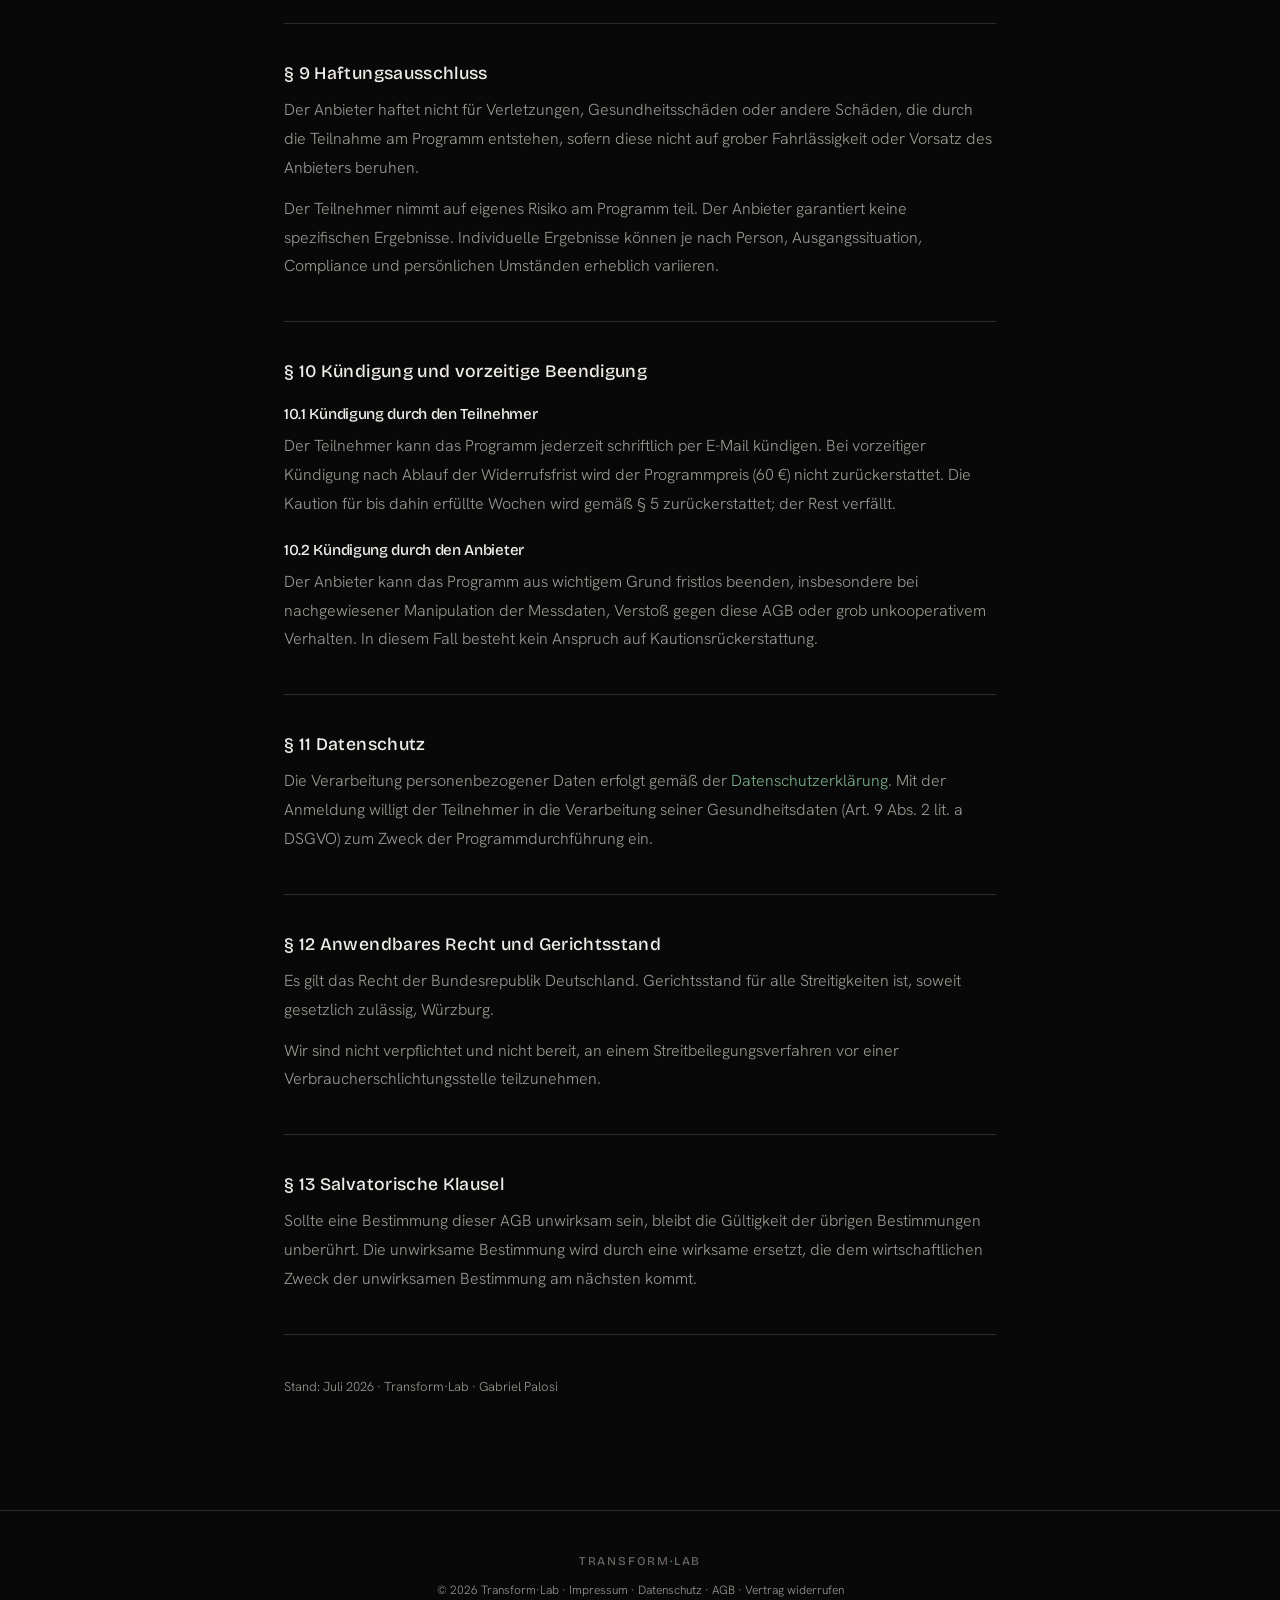
==== commit 65501ae6: "Switch Kaution refund to compliance model (check-in, not scale) Founders' decision 20/07: weekly ref" ====
--- a/agb.html
+++ b/agb.html
@@ -167,15 +167,16 @@
         Die Commitment-Kaution in Höhe von 199 € ist kein Preis für eine Leistung,
         sondern ein Werkzeug zur Förderung der Programm-Compliance. Sie verbleibt
         wirtschaftlich beim Teilnehmer und wird nach Maßgabe der erfüllten
-        Wochenziele zurückerstattet.
+        Wochen (§ 5.3) zurückerstattet.
       </p>
 
       <h3>5.2 Individuelles Ziel und Programmdauer</h3>
       <p>
         Der Teilnehmer wählt sein Ziel selbst: die angestrebte Gewichtsabnahme
         (in kg) sowie die Programmdauer (zwischen 1 und 8 Wochen). Daraus ergibt
-        sich das wöchentliche Zwischenziel = Gesamtziel ÷ Anzahl der Wochen. Die
-        Kaution von 199 € wird zu gleichen Teilen auf die gewählten Wochen aufgeteilt.
+        sich ein wöchentliches Orientierungsziel (Gesamtziel ÷ Anzahl der Wochen),
+        das der Fortschrittskontrolle und der persönlichen Begleitung dient (§ 5.3).
+        Die Kaution von 199 € wird zu gleichen Teilen auf die gewählten Wochen aufgeteilt.
       </p>
       <p>
         <strong>Sicherheitsgrenze:</strong> Aus gesundheitlichen Gründen ist die
@@ -189,16 +190,23 @@
         vollständig zurückerstattet.
       </p>
 
-      <h3>5.3 Bewertung der Wochenziele</h3>
-      <p>
-        Maßstab für jede Woche ist das Körpergewicht des Teilnehmers, gemessen nach
-        dem Protokoll in § 5.7. Das Wochenziel bemisst sich am tatsächlich erreichten
-        Gewicht der Vorwoche abzüglich des vereinbarten wöchentlichen Zwischenziels.
-      </p>
-      <ul>
-        <li><strong>Woche 1:</strong> Es wird eine Toleranz von 200 g gewährt, da der Einstieg erfahrungsgemäß am schwierigsten ist.</li>
-        <li><strong>Ab Woche 2:</strong> Es gilt eine dauerhafte Toleranz von 150 g, um natürliche Gewichtsschwankungen (z. B. Wassereinlagerungen, Menstruation) auszugleichen.</li>
-      </ul>
+      <h3>5.3 Bewertung der Wochen (Rückerstattungskriterium)</h3>
+      <p>
+        Eine Woche gilt als erfüllt, wenn der Teilnehmer fristgerecht ein gültiges
+        Check-in gemäß § 5.4 einreicht. Maßgeblich für die Rückerstattung ist damit
+        ausschließlich das Verhalten, das der Teilnehmer selbst in der Hand hat:
+        das vollständige und pünktliche Check-in.
+      </p>
+      <p>
+        Das gemessene Körpergewicht dient der Fortschrittskontrolle und der
+        persönlichen Begleitung, ist jedoch <strong>kein Kriterium für die
+        Rückerstattung</strong>. Ein Nichterreichen des wöchentlichen
+        Orientierungsziels führt nicht zum Verlust des Kautionsanteils.
+      </p>
+      <p>
+        Nachweislich manipulierte Angaben oder Messdaten (z. B. gefälschte oder
+        fremde Waagenfotos) gelten nicht als gültiges Check-in; § 5.5 findet Anwendung.
+      </p>
 
       <h3>5.4 Check-in-Pflicht</h3>
       <p>
@@ -220,8 +228,8 @@
 
       <h3>5.5 Nicht erfüllte Wochen</h3>
       <p>
-        Wird das Wochenziel nicht erreicht oder kein gültiges Check-in fristgerecht
-        eingereicht, verfällt der Kautionsanteil dieser Woche. Er kann nicht
+        Wird kein gültiges Check-in fristgerecht eingereicht, verfällt der
+        Kautionsanteil dieser Woche. Er kann nicht
         nachträglich zurückgewonnen werden. Das Programm bleibt für die
         verbleibenden Wochen aktiv.
       </p>
@@ -239,7 +247,7 @@
       </ul>
 
       <h3>5.7 Messprotokoll</h3>
-      <p>Zur Vergleichbarkeit erfolgt die Gewichtsmessung stets unter denselben Bedingungen:</p>
+      <p>Zur Vergleichbarkeit der Fortschrittskontrolle erfolgt die Gewichtsmessung stets unter denselben Bedingungen:</p>
       <ul>
         <li>dieselbe Waage wie zu Programmbeginn,</li>
         <li>montags, morgens direkt nach dem Aufstehen,</li>
@@ -264,7 +272,7 @@
       </p>
       <p>
         Die konkrete, auf den Teilnehmer zugeschnittene Rückerstattungstabelle (Woche,
-        Check-in-Frist, Gewichtsziel, Rückerstattungsbetrag) ist Bestandteil des
+        Check-in-Frist, Orientierungsziel, Rückerstattungsbetrag) ist Bestandteil des
         individuellen Vertrags, der vor Programmstart übermittelt wird.
       </p>
 
